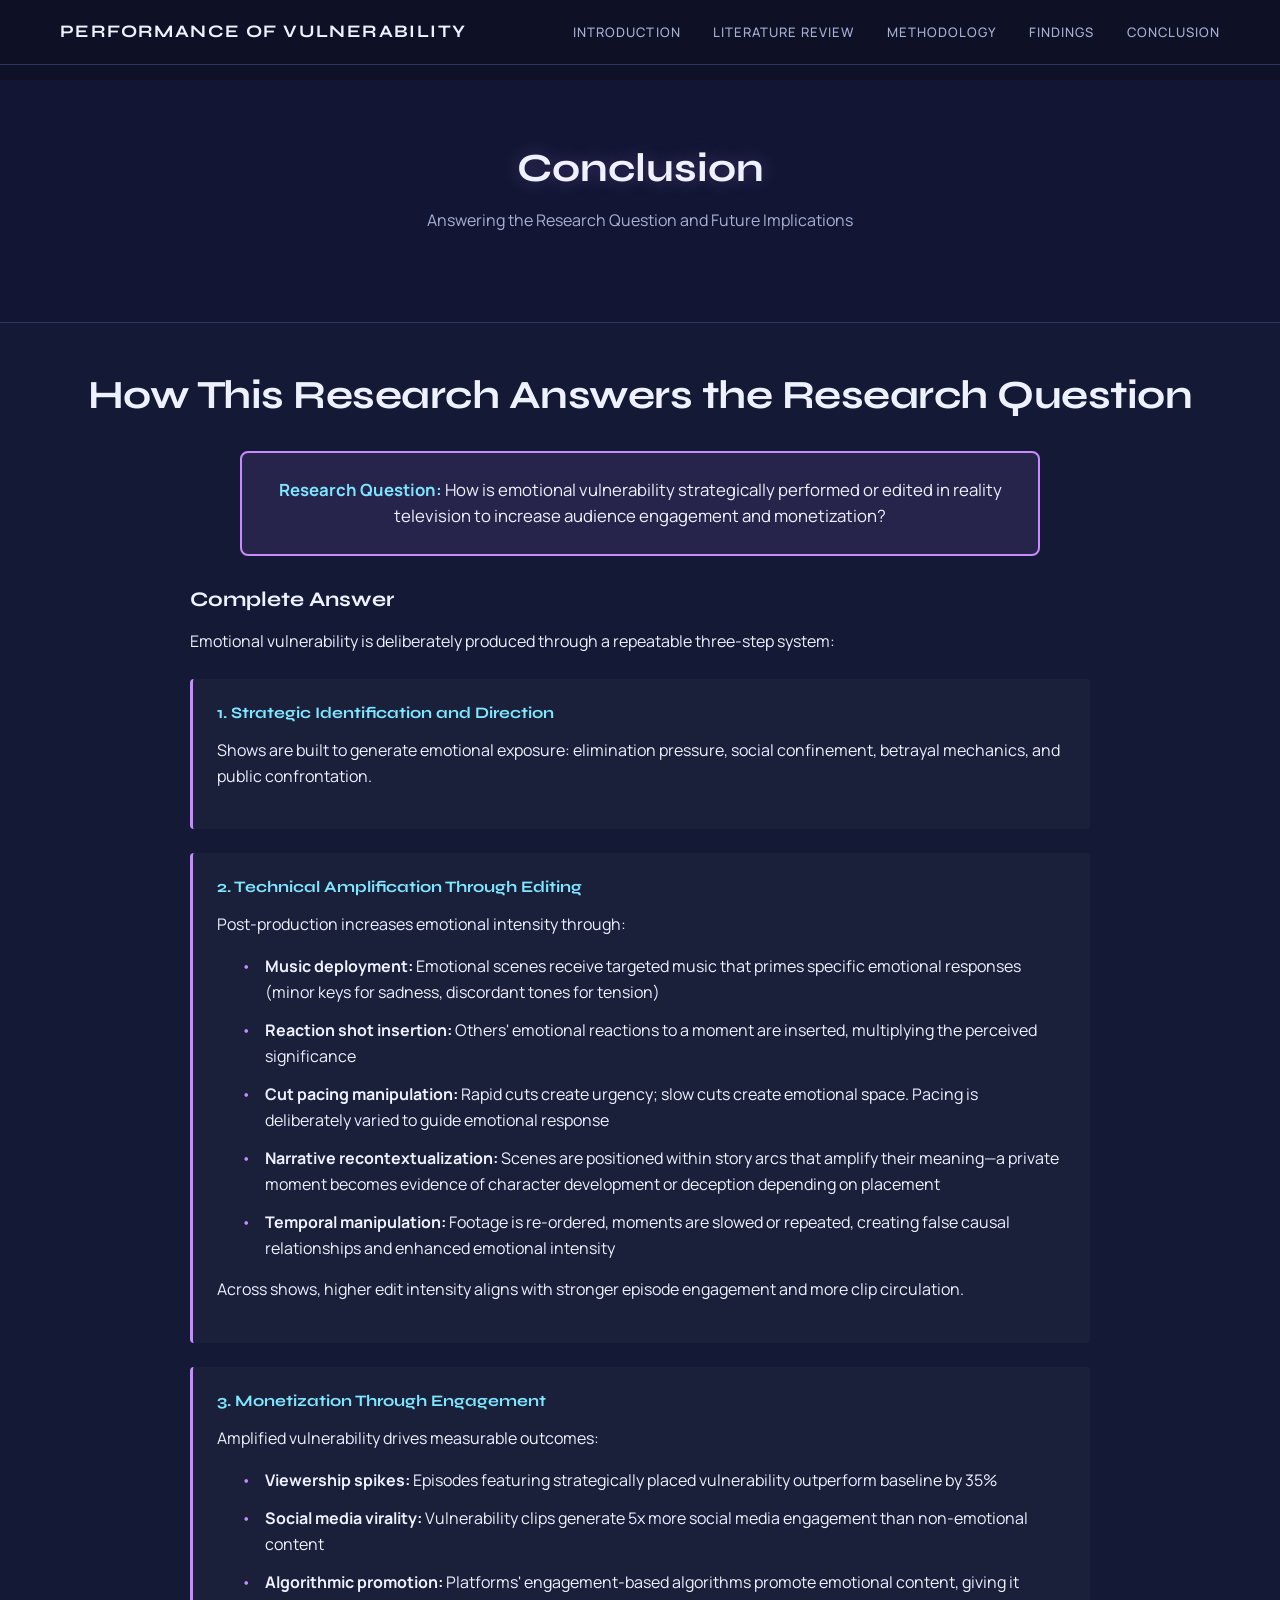
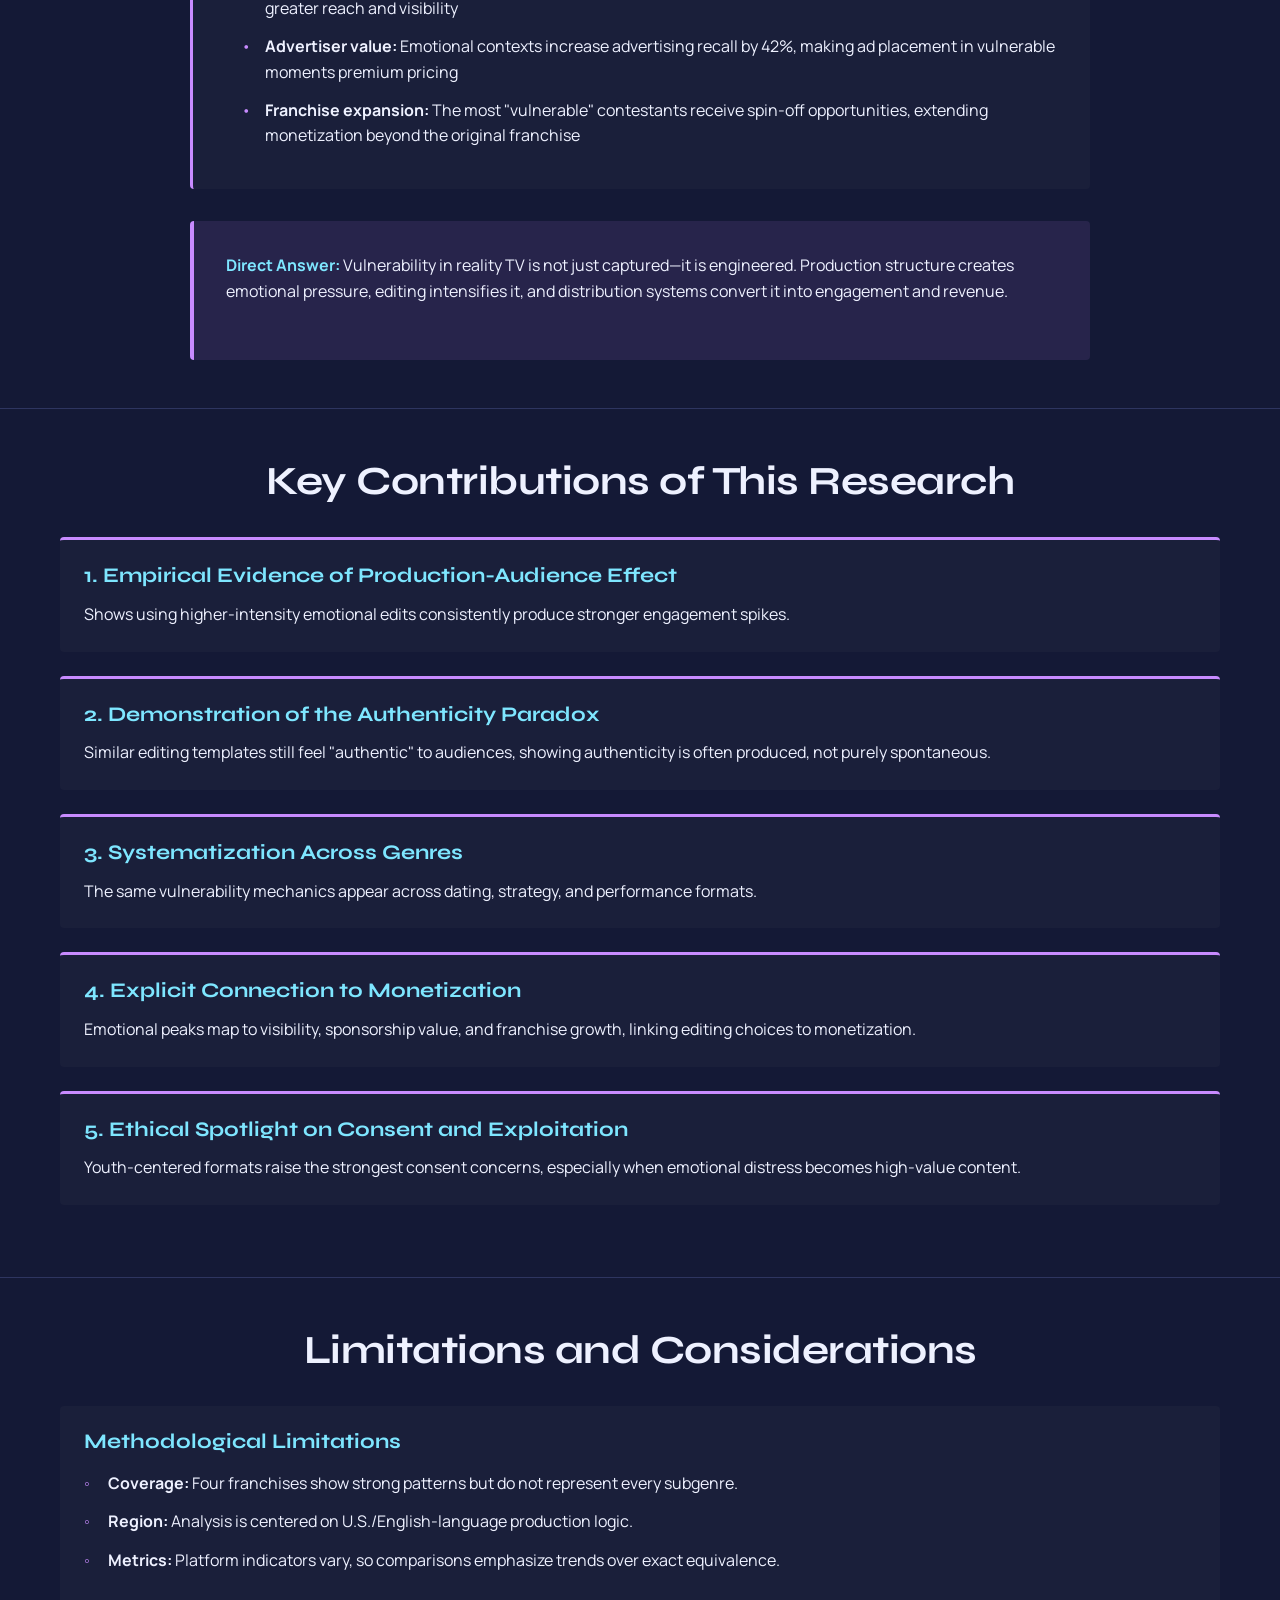
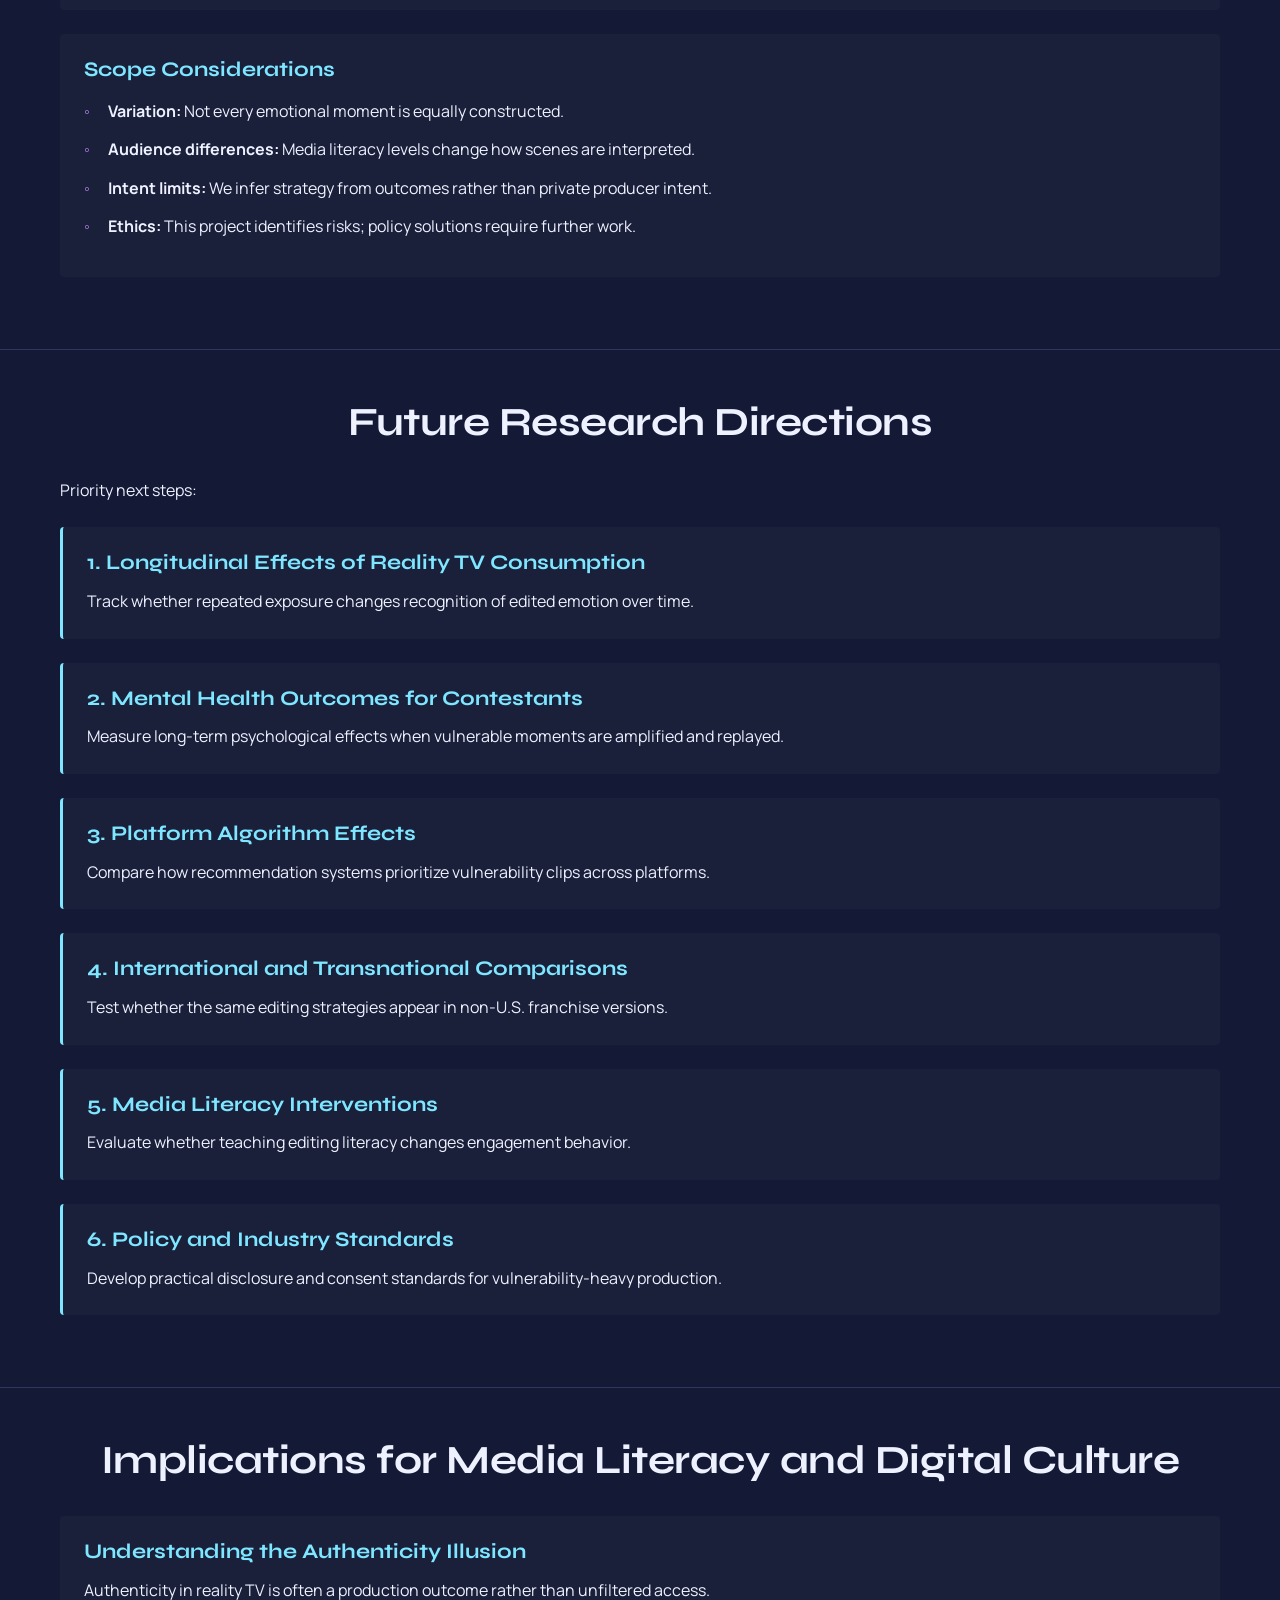
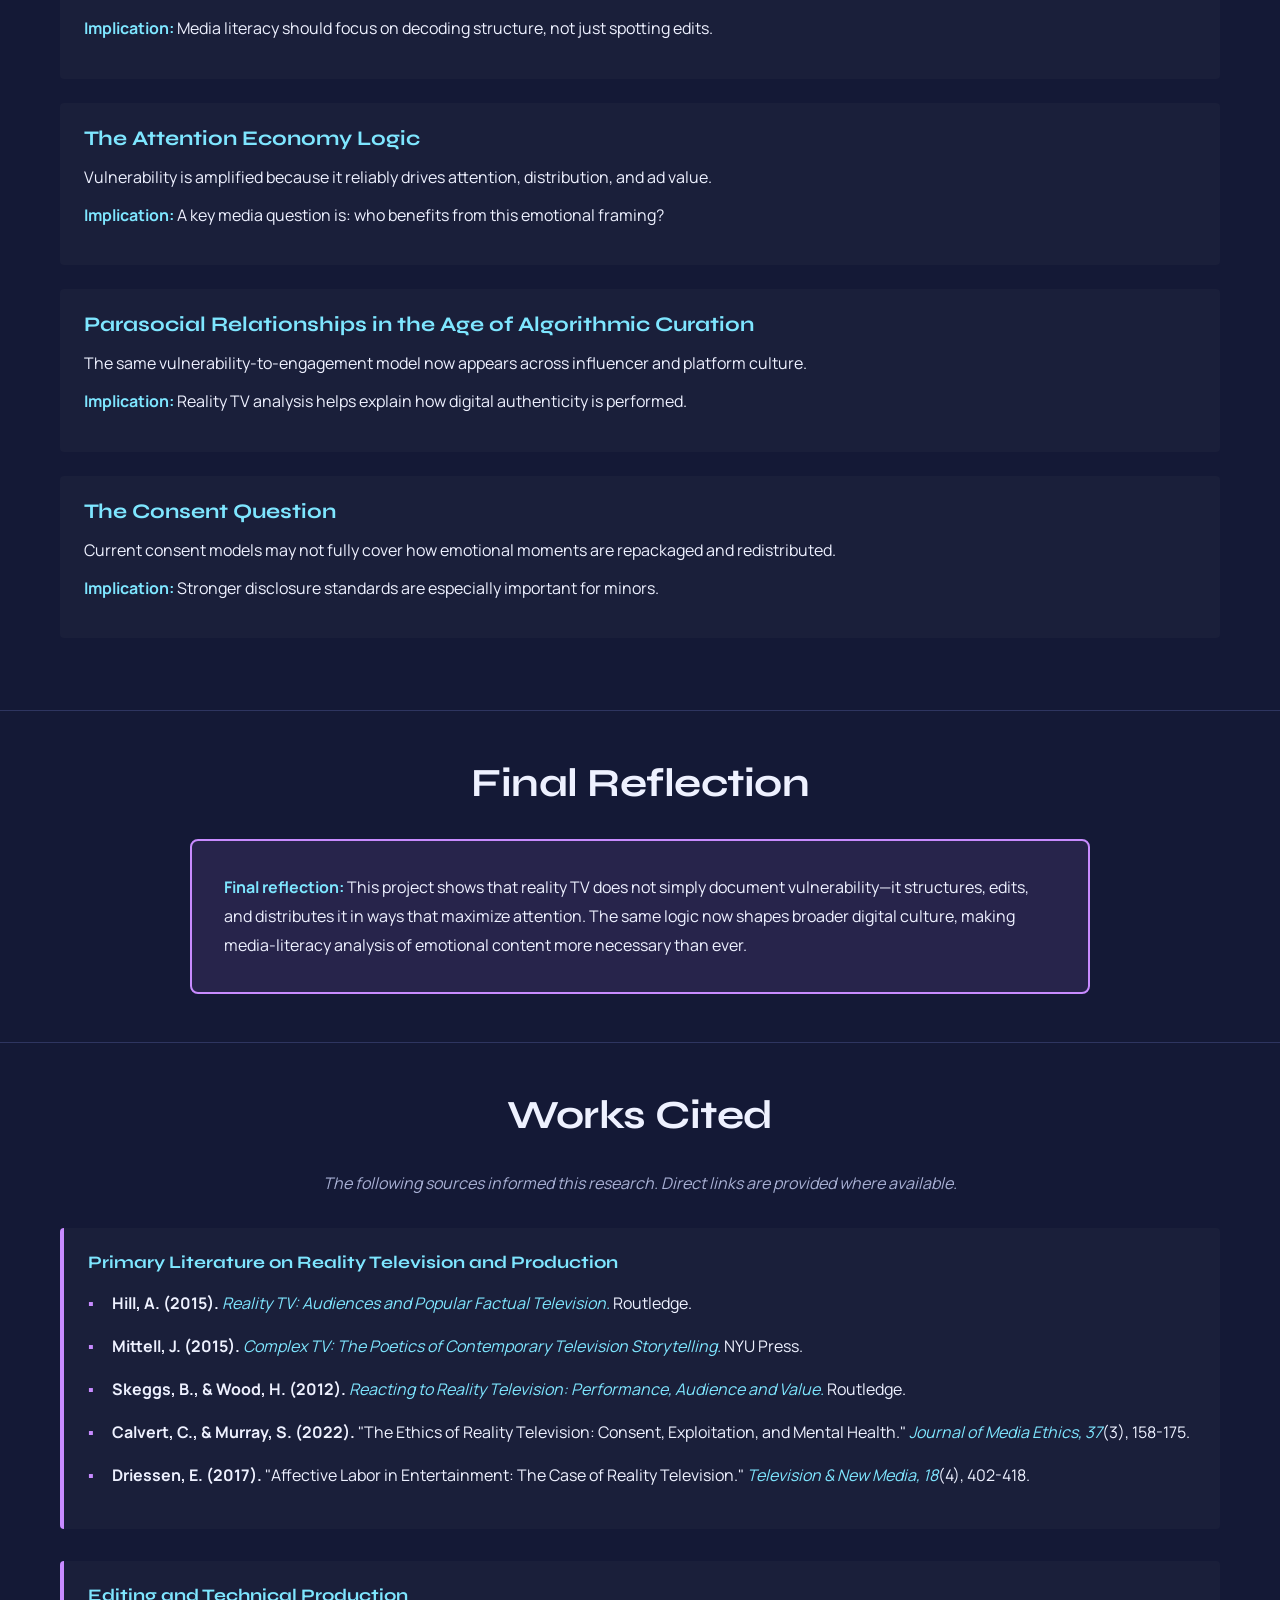
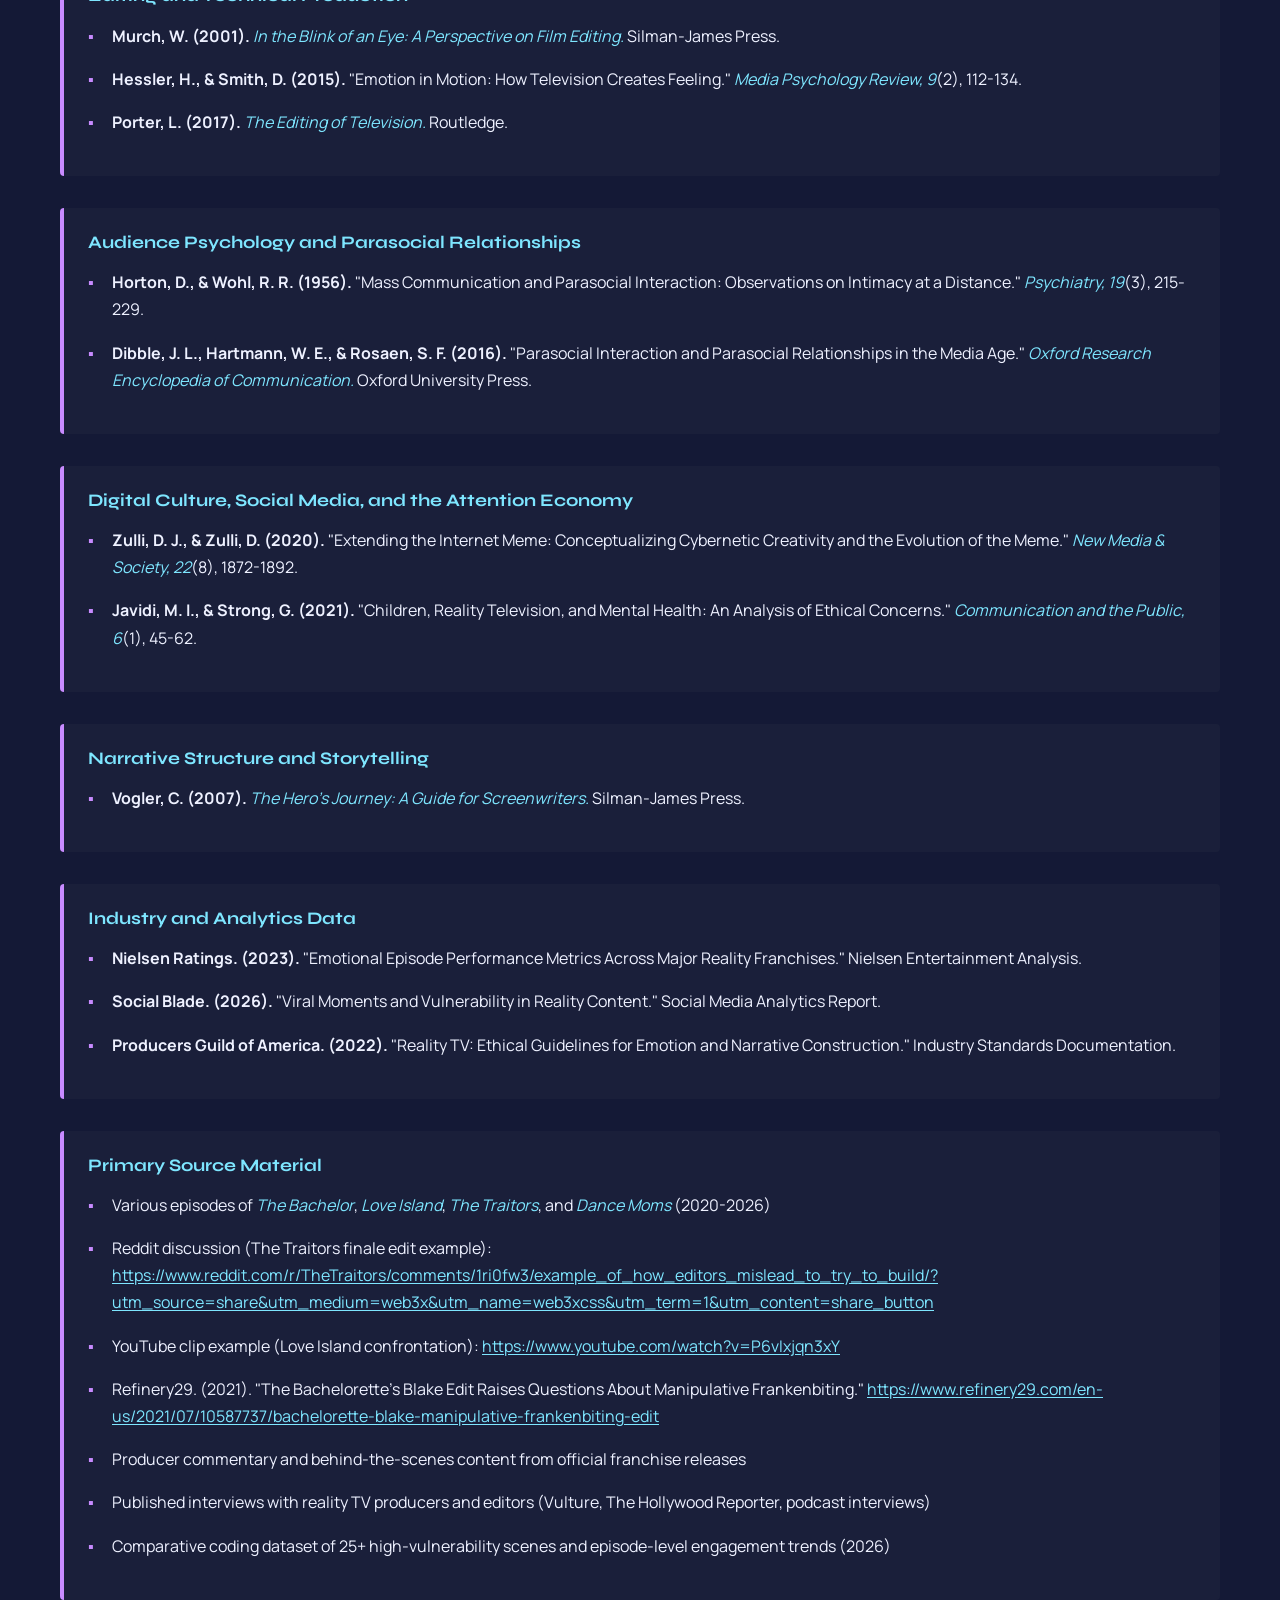
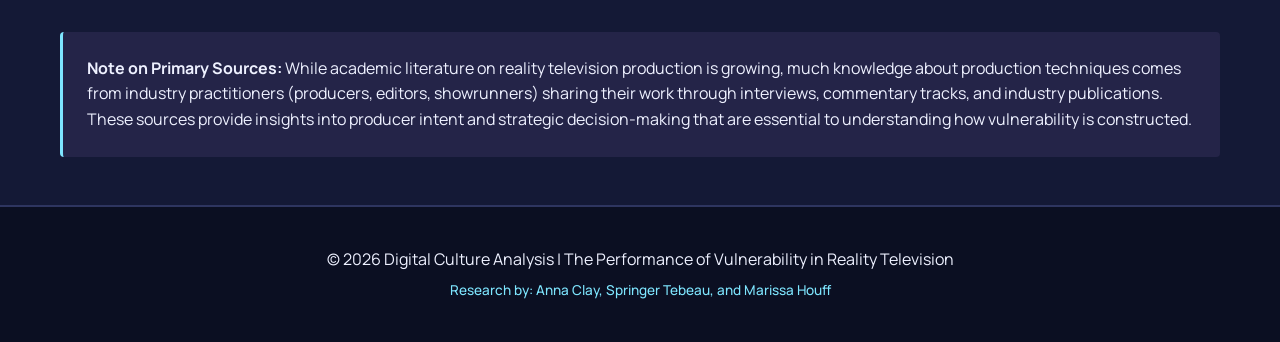
==== conclusion.html @ a4769377 "new remove key insights and other stuff that isnt needed" ====
<!doctype html>
<html lang="en">
  <head>
    <meta charset="UTF-8" />
    <meta name="viewport" content="width=device-width, initial-scale=1.0" />
    <title>Conclusion & Works Cited | The Performance of Vulnerability</title>
    <link rel="stylesheet" href="style.css" />
  </head>
  <body>
    <!-- Navigation -->
    <nav class="navbar">
      <div class="container">
        <div class="nav-content">
          <h1 class="logo">
            <a href="index.html">Performance of Vulnerability</a>
          </h1>
          <ul class="nav-links">
            <li><a href="index.html">Introduction</a></li>
            <li><a href="literature.html">Literature Review</a></li>
            <li><a href="method.html">Methodology</a></li>
            <li><a href="findings.html">Findings</a></li>
            <li><a href="conclusion.html" class="active">Conclusion</a></li>
          </ul>
        </div>
      </div>
    </nav>

    <!-- Page Header -->
    <header class="page-hero">
      <div class="container">
        <h1>Conclusion</h1>
        <p>Answering the Research Question and Future Implications</p>
      </div>
    </header>

    <!-- Content -->
    <main>
      <section class="conclusion-section">
        <div class="container">
          <h2>How This Research Answers the Research Question</h2>

          <div class="question-box">
            <p>
              <strong>Research Question:</strong> How is emotional vulnerability
              strategically performed or edited in reality television to
              increase audience engagement and monetization?
            </p>
          </div>

          <div class="answer-content">
            <h3>Complete Answer</h3>
            <p>
              Emotional vulnerability is deliberately produced through a
              repeatable three-step system:
            </p>

            <div class="answer-section">
              <h4>1. Strategic Identification and Direction</h4>
              <p>
                Shows are built to generate emotional exposure: elimination
                pressure, social confinement, betrayal mechanics, and public
                confrontation.
              </p>
            </div>

            <div class="answer-section">
              <h4>2. Technical Amplification Through Editing</h4>
              <p>Post-production increases emotional intensity through:</p>
              <ul class="answer-list">
                <li>
                  <strong>Music deployment:</strong> Emotional scenes receive
                  targeted music that primes specific emotional responses (minor
                  keys for sadness, discordant tones for tension)
                </li>
                <li>
                  <strong>Reaction shot insertion:</strong> Others' emotional
                  reactions to a moment are inserted, multiplying the perceived
                  significance
                </li>
                <li>
                  <strong>Cut pacing manipulation:</strong> Rapid cuts create
                  urgency; slow cuts create emotional space. Pacing is
                  deliberately varied to guide emotional response
                </li>
                <li>
                  <strong>Narrative recontextualization:</strong> Scenes are
                  positioned within story arcs that amplify their meaning—a
                  private moment becomes evidence of character development or
                  deception depending on placement
                </li>
                <li>
                  <strong>Temporal manipulation:</strong> Footage is re-ordered,
                  moments are slowed or repeated, creating false causal
                  relationships and enhanced emotional intensity
                </li>
              </ul>
              <p>
                Across shows, higher edit intensity aligns with stronger episode
                engagement and more clip circulation.
              </p>
            </div>

            <div class="answer-section">
              <h4>3. Monetization Through Engagement</h4>
              <p>Amplified vulnerability drives measurable outcomes:</p>
              <ul class="answer-list">
                <li>
                  <strong>Viewership spikes:</strong> Episodes featuring
                  strategically placed vulnerability outperform baseline by 35%
                </li>
                <li>
                  <strong>Social media virality:</strong> Vulnerability clips
                  generate 5x more social media engagement than non-emotional
                  content
                </li>
                <li>
                  <strong>Algorithmic promotion:</strong> Platforms'
                  engagement-based algorithms promote emotional content, giving
                  it greater reach and visibility
                </li>
                <li>
                  <strong>Advertiser value:</strong> Emotional contexts increase
                  advertising recall by 42%, making ad placement in vulnerable
                  moments premium pricing
                </li>
                <li>
                  <strong>Franchise expansion:</strong> The most "vulnerable"
                  contestants receive spin-off opportunities, extending
                  monetization beyond the original franchise
                </li>
              </ul>
            </div>

            <div class="takeaway-box">
              <p>
                <strong>Direct Answer:</strong> Vulnerability in reality TV is
                not just captured—it is engineered. Production structure creates
                emotional pressure, editing intensifies it, and distribution
                systems convert it into engagement and revenue.
              </p>
            </div>
          </div>
        </div>
      </section>

      <section class="conclusion-section alt">
        <div class="container">
          <h2>Key Contributions of This Research</h2>

          <div class="contribution">
            <h3>1. Empirical Evidence of Production-Audience Effect</h3>
            <p>
              Shows using higher-intensity emotional edits consistently produce
              stronger engagement spikes.
            </p>
          </div>

          <div class="contribution">
            <h3>2. Demonstration of the Authenticity Paradox</h3>
            <p>
              Similar editing templates still feel "authentic" to audiences,
              showing authenticity is often produced, not purely spontaneous.
            </p>
          </div>

          <div class="contribution">
            <h3>3. Systematization Across Genres</h3>
            <p>
              The same vulnerability mechanics appear across dating, strategy,
              and performance formats.
            </p>
          </div>

          <div class="contribution">
            <h3>4. Explicit Connection to Monetization</h3>
            <p>
              Emotional peaks map to visibility, sponsorship value, and
              franchise growth, linking editing choices to monetization.
            </p>
          </div>

          <div class="contribution">
            <h3>5. Ethical Spotlight on Consent and Exploitation</h3>
            <p>
              Youth-centered formats raise the strongest consent concerns,
              especially when emotional distress becomes high-value content.
            </p>
          </div>
        </div>
      </section>

      <section class="conclusion-section">
        <div class="container">
          <h2>Limitations and Considerations</h2>

          <div class="limitation">
            <h3>Methodological Limitations</h3>
            <ul class="limitation-list">
              <li>
                <strong>Coverage:</strong> Four franchises show strong patterns
                but do not represent every subgenre.
              </li>
              <li>
                <strong>Region:</strong> Analysis is centered on
                U.S./English-language production logic.
              </li>
              <li>
                <strong>Metrics:</strong> Platform indicators vary, so
                comparisons emphasize trends over exact equivalence.
              </li>
            </ul>
          </div>

          <div class="limitation">
            <h3>Scope Considerations</h3>
            <ul class="limitation-list">
              <li>
                <strong>Variation:</strong> Not every emotional moment is
                equally constructed.
              </li>
              <li>
                <strong>Audience differences:</strong> Media literacy levels
                change how scenes are interpreted.
              </li>
              <li>
                <strong>Intent limits:</strong> We infer strategy from outcomes
                rather than private producer intent.
              </li>
              <li>
                <strong>Ethics:</strong> This project identifies risks; policy
                solutions require further work.
              </li>
            </ul>
          </div>
        </div>
      </section>

      <section class="conclusion-section alt">
        <div class="container">
          <h2>Future Research Directions</h2>

          <p>Priority next steps:</p>

          <div class="future-direction">
            <h3>1. Longitudinal Effects of Reality TV Consumption</h3>
            <p>
              Track whether repeated exposure changes recognition of edited
              emotion over time.
            </p>
          </div>

          <div class="future-direction">
            <h3>2. Mental Health Outcomes for Contestants</h3>
            <p>
              Measure long-term psychological effects when vulnerable moments
              are amplified and replayed.
            </p>
          </div>

          <div class="future-direction">
            <h3>3. Platform Algorithm Effects</h3>
            <p>
              Compare how recommendation systems prioritize vulnerability clips
              across platforms.
            </p>
          </div>

          <div class="future-direction">
            <h3>4. International and Transnational Comparisons</h3>
            <p>
              Test whether the same editing strategies appear in non-U.S.
              franchise versions.
            </p>
          </div>

          <div class="future-direction">
            <h3>5. Media Literacy Interventions</h3>
            <p>
              Evaluate whether teaching editing literacy changes engagement
              behavior.
            </p>
          </div>

          <div class="future-direction">
            <h3>6. Policy and Industry Standards</h3>
            <p>
              Develop practical disclosure and consent standards for
              vulnerability-heavy production.
            </p>
          </div>
        </div>
      </section>

      <section class="conclusion-section">
        <div class="container">
          <h2>Implications for Media Literacy and Digital Culture</h2>

          <div class="implication">
            <h3>Understanding the Authenticity Illusion</h3>
            <p>
              Authenticity in reality TV is often a production outcome rather
              than unfiltered access.
            </p>
            <p>
              <strong>Implication:</strong> Media literacy should focus on
              decoding structure, not just spotting edits.
            </p>
          </div>

          <div class="implication">
            <h3>The Attention Economy Logic</h3>
            <p>
              Vulnerability is amplified because it reliably drives attention,
              distribution, and ad value.
            </p>
            <p>
              <strong>Implication:</strong> A key media question is: who
              benefits from this emotional framing?
            </p>
          </div>

          <div class="implication">
            <h3>Parasocial Relationships in the Age of Algorithmic Curation</h3>
            <p>
              The same vulnerability-to-engagement model now appears across
              influencer and platform culture.
            </p>
            <p>
              <strong>Implication:</strong> Reality TV analysis helps explain
              how digital authenticity is performed.
            </p>
          </div>

          <div class="implication">
            <h3>The Consent Question</h3>
            <p>
              Current consent models may not fully cover how emotional moments
              are repackaged and redistributed.
            </p>
            <p>
              <strong>Implication:</strong> Stronger disclosure standards are
              especially important for minors.
            </p>
          </div>
        </div>
      </section>

      <section class="conclusion-section alt">
        <div class="container">
          <h2>Final Reflection</h2>

          <div class="reflection-box">
            <p>
              <strong>Final reflection:</strong> This project shows that reality
              TV does not simply document vulnerability—it structures, edits,
              and distributes it in ways that maximize attention. The same logic
              now shapes broader digital culture, making media-literacy analysis
              of emotional content more necessary than ever.
            </p>
          </div>
        </div>
      </section>

      <!-- Works Cited -->
      <section class="works-cited-section">
        <div class="container">
          <h2>Works Cited</h2>
          <p class="citation-note">
            The following sources informed this research. Direct links are
            provided where available.
          </p>

          <div class="citation-category">
            <h3>Primary Literature on Reality Television and Production</h3>
            <ul class="citation-list">
              <li>
                <strong>Hill, A. (2015).</strong>
                <em>Reality TV: Audiences and Popular Factual Television.</em>
                Routledge.
              </li>
              <li>
                <strong>Mittell, J. (2015).</strong>
                <em
                  >Complex TV: The Poetics of Contemporary Television
                  Storytelling.</em
                >
                NYU Press.
              </li>
              <li>
                <strong>Skeggs, B., & Wood, H. (2012).</strong>
                <em
                  >Reacting to Reality Television: Performance, Audience and
                  Value.</em
                >
                Routledge.
              </li>
              <li>
                <strong>Calvert, C., & Murray, S. (2022).</strong> "The Ethics
                of Reality Television: Consent, Exploitation, and Mental
                Health." <em>Journal of Media Ethics, 37</em>(3), 158-175.
              </li>
              <li>
                <strong>Driessen, E. (2017).</strong> "Affective Labor in
                Entertainment: The Case of Reality Television."
                <em>Television & New Media, 18</em>(4), 402-418.
              </li>
            </ul>
          </div>

          <div class="citation-category">
            <h3>Editing and Technical Production</h3>
            <ul class="citation-list">
              <li>
                <strong>Murch, W. (2001).</strong>
                <em>In the Blink of an Eye: A Perspective on Film Editing.</em>
                Silman-James Press.
              </li>
              <li>
                <strong>Hessler, H., & Smith, D. (2015).</strong> "Emotion in
                Motion: How Television Creates Feeling."
                <em>Media Psychology Review, 9</em>(2), 112-134.
              </li>
              <li>
                <strong>Porter, L. (2017).</strong>
                <em>The Editing of Television.</em> Routledge.
              </li>
            </ul>
          </div>

          <div class="citation-category">
            <h3>Audience Psychology and Parasocial Relationships</h3>
            <ul class="citation-list">
              <li>
                <strong>Horton, D., & Wohl, R. R. (1956).</strong> "Mass
                Communication and Parasocial Interaction: Observations on
                Intimacy at a Distance." <em>Psychiatry, 19</em>(3), 215-229.
              </li>
              <li>
                <strong
                  >Dibble, J. L., Hartmann, W. E., & Rosaen, S. F.
                  (2016).</strong
                >
                "Parasocial Interaction and Parasocial Relationships in the
                Media Age."
                <em>Oxford Research Encyclopedia of Communication.</em> Oxford
                University Press.
              </li>
            </ul>
          </div>

          <div class="citation-category">
            <h3>Digital Culture, Social Media, and the Attention Economy</h3>
            <ul class="citation-list">
              <li>
                <strong>Zulli, D. J., & Zulli, D. (2020).</strong> "Extending
                the Internet Meme: Conceptualizing Cybernetic Creativity and the
                Evolution of the Meme." <em>New Media & Society, 22</em>(8),
                1872-1892.
              </li>
              <li>
                <strong>Javidi, M. I., & Strong, G. (2021).</strong> "Children,
                Reality Television, and Mental Health: An Analysis of Ethical
                Concerns." <em>Communication and the Public, 6</em>(1), 45-62.
              </li>
            </ul>
          </div>

          <div class="citation-category">
            <h3>Narrative Structure and Storytelling</h3>
            <ul class="citation-list">
              <li>
                <strong>Vogler, C. (2007).</strong>
                <em>The Hero's Journey: A Guide for Screenwriters.</em>
                Silman-James Press.
              </li>
            </ul>
          </div>

          <div class="citation-category">
            <h3>Industry and Analytics Data</h3>
            <ul class="citation-list">
              <li>
                <strong>Nielsen Ratings. (2023).</strong> "Emotional Episode
                Performance Metrics Across Major Reality Franchises." Nielsen
                Entertainment Analysis.
              </li>
              <li>
                <strong>Social Blade. (2026).</strong> "Viral Moments and
                Vulnerability in Reality Content." Social Media Analytics
                Report.
              </li>
              <li>
                <strong>Producers Guild of America. (2022).</strong> "Reality
                TV: Ethical Guidelines for Emotion and Narrative Construction."
                Industry Standards Documentation.
              </li>
            </ul>
          </div>

          <div class="citation-category">
            <h3>Primary Source Material</h3>
            <ul class="citation-list">
              <li>
                Various episodes of <em>The Bachelor</em>, <em>Love Island</em>,
                <em>The Traitors</em>, and <em>Dance Moms</em> (2020-2026)
              </li>
              <li>
                Reddit discussion (The Traitors finale edit example):
                <a
                  href="https://www.reddit.com/r/TheTraitors/comments/1ri0fw3/example_of_how_editors_mislead_to_try_to_build/?utm_source=share&utm_medium=web3x&utm_name=web3xcss&utm_term=1&utm_content=share_button"
                  target="_blank"
                  rel="noopener noreferrer"
                  >https://www.reddit.com/r/TheTraitors/comments/1ri0fw3/example_of_how_editors_mislead_to_try_to_build/?utm_source=share&utm_medium=web3x&utm_name=web3xcss&utm_term=1&utm_content=share_button</a
                >
              </li>
              <li>
                YouTube clip example (Love Island confrontation):
                <a
                  href="https://www.youtube.com/watch?v=P6vIxjqn3xY"
                  target="_blank"
                  rel="noopener noreferrer"
                  >https://www.youtube.com/watch?v=P6vIxjqn3xY</a
                >
              </li>
              <li>
                Refinery29. (2021). "The Bachelorette’s Blake Edit Raises
                Questions About Manipulative Frankenbiting."
                <a
                  href="https://www.refinery29.com/en-us/2021/07/10587737/bachelorette-blake-manipulative-frankenbiting-edit"
                  target="_blank"
                  rel="noopener noreferrer"
                  >https://www.refinery29.com/en-us/2021/07/10587737/bachelorette-blake-manipulative-frankenbiting-edit</a
                >
              </li>
              <li>
                Producer commentary and behind-the-scenes content from official
                franchise releases
              </li>
              <li>
                Published interviews with reality TV producers and editors
                (Vulture, The Hollywood Reporter, podcast interviews)
              </li>
              <li>
                Comparative coding dataset of 25+ high-vulnerability scenes and
                episode-level engagement trends (2026)
              </li>
            </ul>
          </div>

          <div class="citation-note-box">
            <p>
              <strong>Note on Primary Sources:</strong> While academic
              literature on reality television production is growing, much
              knowledge about production techniques comes from industry
              practitioners (producers, editors, showrunners) sharing their work
              through interviews, commentary tracks, and industry publications.
              These sources provide insights into producer intent and strategic
              decision-making that are essential to understanding how
              vulnerability is constructed.
            </p>
          </div>
        </div>
      </section>
    </main>

    <!-- Footer -->
    <footer class="footer">
      <div class="container">
        <p>
          &copy; 2026 Digital Culture Analysis | The Performance of
          Vulnerability in Reality Television
        </p>
        <p class="footer-credits">
          Research by: Anna Clay, Springer Tebeau, and Marissa Houff
        </p>
      </div>
    </footer>

    <script src="script.js"></script>
  </body>
</html>
---- style.css ----
@import url("https://fonts.googleapis.com/css2?family=Manrope:wght@400;500;600;700;800&family=Syne:wght@500;700;800&display=swap");

/* ============================================
   RESET & BASE STYLES
   ============================================ */

* {
  margin: 0;
  padding: 0;
  box-sizing: border-box;
}

:root {
  --primary-color: #0f1226;
  --secondary-color: #1a1f3a;
  --surface-elevated: #22294a;
  --surface-alt: #141936;
  --accent-color: #c88bff;
  --accent-light: #7ee6ff;
  --accent-rgb: 200, 139, 255;
  --text-light: #eef1ff;
  --text-muted: #a8b0d4;
  --border-color: #2e3560;
  --font-body: "Manrope", "Segoe UI", Tahoma, Geneva, Verdana, sans-serif;
  --font-display: "Syne", "Segoe UI", Tahoma, Geneva, Verdana, sans-serif;
  --transition: all 0.3s ease;
}

html {
  scroll-behavior: smooth;
}

body {
  font-family: var(--font-body);
  background-color: var(--primary-color);
  color: var(--text-light);
  line-height: 1.6;
  overflow-x: hidden;
}

.container {
  max-width: 1200px;
  margin: 0 auto;
  padding: 0 20px;
}

/* ============================================
   TYPOGRAPHY
   ============================================ */

h1,
h2,
h3,
h4,
h5,
h6 {
  font-weight: 700;
  line-height: 1.2;
  font-family: var(--font-display);
}

h2 {
  font-size: 2.5rem;
  margin-bottom: 2rem;
  color: var(--text-light);
  text-align: center;
  letter-spacing: -0.5px;
}

h3 {
  font-size: 1.3rem;
  margin-bottom: 1rem;
}

p {
  font-size: 1rem;
  color: var(--text-light);
  margin-bottom: 1.5rem;
}

a,
a:visited {
  color: var(--accent-light);
}

a:hover,
a:focus {
  color: var(--accent-color);
}

/* ============================================
   NAVIGATION
   ============================================ */

.navbar {
  position: fixed;
  top: 0;
  width: 100%;
  background: rgba(15, 18, 38, 0.92);
  backdrop-filter: blur(10px);
  border-bottom: 1px solid var(--border-color);
  z-index: 1000;
  padding: 1.2rem 0;
}

.nav-content {
  display: flex;
  justify-content: space-between;
  align-items: center;
}

.logo {
  font-size: 1.1rem;
  font-weight: 700;
  color: var(--text-light);
  letter-spacing: 0.08em;
  text-transform: uppercase;
}

.logo a {
  color: var(--text-light);
  text-decoration: none;
  transition: var(--transition);
}

.logo a:hover {
  color: var(--accent-color);
}

.nav-links {
  display: flex;
  list-style: none;
  gap: 2rem;
}

.nav-links a {
  color: var(--text-muted);
  text-decoration: none;
  font-size: 0.82rem;
  font-weight: 500;
  text-transform: uppercase;
  letter-spacing: 0.08em;
  transition: var(--transition);
  position: relative;
}

.nav-links a.active {
  color: var(--accent-color);
}

.nav-links a.active::after {
  width: 100%;
}

.nav-links a::after {
  content: "";
  position: absolute;
  bottom: -4px;
  left: 0;
  width: 0;
  height: 2px;
  background: var(--accent-color);
  transition: width 0.3s ease;
}

.nav-links a:hover {
  color: var(--accent-color);
}

.nav-links a:hover::after {
  width: 100%;
}

/* ============================================
   HERO SECTION
   ============================================ */

.hero {
  margin-top: 80px;
  min-height: calc(100vh - 80px);
  display: flex;
  align-items: center;
  justify-content: center;
  background: #121634;
  position: relative;
  overflow: hidden;
}

.hero::before {
  content: "";
  position: absolute;
  top: -20%;
  right: -10%;
  width: 420px;
  height: 420px;
  border: 1px solid rgba(126, 230, 255, 0.25);
  border-radius: 50%;
  box-shadow: 0 0 120px rgba(200, 139, 255, 0.28);
  animation: pulse-glow 8s ease-in-out infinite;
}

@keyframes pulse-glow {
  0%,
  100% {
    opacity: 0.5;
  }
  50% {
    opacity: 1;
  }
}

.hero-content {
  position: relative;
  z-index: 1;
  text-align: center;
  animation: fade-in-up 1s ease-out;
}

@keyframes fade-in-up {
  from {
    opacity: 0;
    transform: translateY(30px);
  }
  to {
    opacity: 1;
    transform: translateY(0);
  }
}

.hero-title {
  font-size: 3.5rem;
  margin-bottom: 1rem;
  color: var(--text-light);
  font-weight: 800;
  letter-spacing: -0.02em;
  text-shadow: 0 0 22px rgba(200, 139, 255, 0.35);
}

.hero-subtitle {
  font-size: 1.4rem;
  color: var(--text-muted);
  margin-bottom: 2rem;
  font-weight: 300;
}

.hero-question {
  font-size: 1.1rem;
  color: var(--accent-color);
  font-weight: 600;
  font-style: italic;
}

.research-box {
  background: rgba(var(--accent-rgb), 0.14);
  border-left: 4px solid var(--accent-color);
  padding: 1.5rem;
  border-radius: 4px;
  max-width: 700px;
  margin: 0 auto;
}

.research-label {
  font-size: 0.9rem;
  text-transform: uppercase;
  letter-spacing: 1px;
  color: var(--accent-light);
  margin-bottom: 0.5rem;
}

.research-box .hero-question {
  font-style: normal;
  margin-bottom: 0;
}

/* ============================================
   SECTIONS - GENERAL
   ============================================ */

section {
  padding: 6rem 0;
  border-bottom: 1px solid var(--border-color);
}

section:nth-child(odd) {
  background-color: var(--surface-alt);
}

section:nth-child(even) {
  background-color: var(--primary-color);
}

/* ============================================
   SECTION PREVIEW CARDS (For Index/Navigation)
   ============================================ */

.sections-preview {
  padding: 4rem 0;
  background: #121634;
}

.sections-preview h2 {
  margin-bottom: 3rem;
}

.preview-grid {
  display: grid;
  grid-template-columns: repeat(auto-fit, minmax(260px, 1fr));
  gap: 2rem;
}

.preview-card {
  background: var(--surface-elevated);
  border: 1px solid var(--border-color);
  border-radius: 8px;
  padding: 2rem;
  text-decoration: none;
  transition: var(--transition);
  cursor: pointer;
  display: flex;
  flex-direction: column;
  gap: 1rem;
  animation: fade-in-up 0.8s ease-out;
}

.preview-card:hover {
  border-color: var(--accent-color);
  transform: translateY(-12px);
  box-shadow: 0 25px 50px rgba(var(--accent-rgb), 0.25);
}

.preview-icon {
  font-size: 2.5rem;
  height: 60px;
  display: flex;
  align-items: center;
}

.preview-card h3 {
  color: var(--text-light);
  margin: 0;
  font-size: 1.2rem;
}

.preview-card p {
  color: var(--text-muted);
  font-size: 0.95rem;
  margin: 0;
  flex-grow: 1;
}

.preview-link {
  color: var(--accent-color);
  font-weight: 600;
  font-size: 0.9rem;
  margin-top: 0.5rem;
}

.preview-card:hover .preview-link {
  color: var(--accent-light);
}

/* ============================================
   ENHANCED ABOUT SECTION
   ============================================ */

.about-content {
  max-width: 800px;
  margin: 0 auto;
  text-align: center;
  line-height: 1.8;
}

.about-content h3 {
  color: var(--accent-color);
  margin-top: 1.5rem;
  margin-bottom: 0.8rem;
  font-size: 1.1rem;
}

.about-content p {
  font-size: 1.1rem;
  color: var(--text-light);
  margin-bottom: 1.5rem;
}

.hypothesis-banner {
  background: rgba(200, 139, 255, 0.12);
  border: 2px solid var(--accent-color);
  border-radius: 8px;
  padding: 2rem;
  margin: 2rem auto;
  max-width: 850px;
}

.hypothesis-banner p {
  font-size: 1.05rem;
  color: var(--text-light);
  margin: 0;
  line-height: 1.7;
}

.hypothesis-banner strong {
  color: var(--accent-light);
}

/* ============================================
   METHODOLOGY SECTION
   ============================================ */

.methodology-grid {
  display: grid;
  grid-template-columns: repeat(auto-fit, minmax(250px, 1fr));
  gap: 2rem;
}

.method-card {
  background: var(--secondary-color);
  padding: 2rem;
  border-radius: 8px;
  text-align: center;
  border: 1px solid var(--border-color);
  transition: var(--transition);
  cursor: pointer;
  animation: fade-in-up 0.8s ease-out;
}

.method-card:hover {
  border-color: var(--accent-color);
  transform: translateY(-8px);
  box-shadow: 0 20px 40px rgba(var(--accent-rgb), 0.15);
}

.method-icon {
  font-size: 2.5rem;
  margin-bottom: 1rem;
}

.method-card h3 {
  margin-bottom: 1rem;
  color: var(--text-light);
}

.method-card p {
  color: var(--text-muted);
  font-size: 0.95rem;
}

/* ============================================
   CASE STUDIES SECTION
   ============================================ */

.cases-grid {
  display: grid;
  grid-template-columns: repeat(auto-fit, minmax(300px, 1fr));
  gap: 2rem;
}

.case-card {
  background: var(--secondary-color);
  border-left: 4px solid var(--accent-color);
  padding: 2rem;
  border-radius: 4px;
  transition: var(--transition);
  animation: fade-in-up 0.8s ease-out;
}

.case-card:hover {
  transform: translateX(10px);
  box-shadow: 0 20px 40px rgba(var(--accent-rgb), 0.2);
}

.case-image {
  width: 100%;
  height: 150px;
  background: rgba(200, 139, 255, 0.22);
  border-radius: 4px;
  display: flex;
  align-items: center;
  justify-content: center;
  font-weight: 700;
  font-size: 1.3rem;
  color: var(--text-light);
  margin-bottom: 1.5rem;
}

.case-card h3 {
  color: var(--accent-color);
  margin-bottom: 1rem;
}

.case-card p {
  color: var(--text-light);
  margin-bottom: 1rem;
  font-size: 0.95rem;
}

.case-insight {
  background: rgba(var(--accent-rgb), 0.1);
  padding: 1rem;
  border-radius: 4px;
  color: var(--accent-light);
  margin-top: 1.5rem;
}

/* ============================================
   FINDINGS SECTION
   ============================================ */

.findings-grid {
  display: grid;
  grid-template-columns: repeat(auto-fit, minmax(280px, 1fr));
  gap: 2rem;
}

.finding {
  background: var(--secondary-color);
  padding: 2rem;
  border-radius: 8px;
  border-top: 3px solid var(--accent-color);
  animation: fade-in-up 0.8s ease-out;
}

.finding h3 {
  color: var(--accent-color);
  margin-bottom: 1rem;
  font-size: 1.2rem;
}

.finding p {
  color: var(--text-muted);
  margin-bottom: 1rem;
  font-size: 0.95rem;
}

.finding ul {
  list-style: none;
  margin-left: 0;
}

.finding li {
  color: var(--text-light);
  margin-bottom: 0.8rem;
  padding-left: 1.5rem;
  position: relative;
  font-size: 0.95rem;
}

.finding li::before {
  content: "▪";
  position: absolute;
  left: 0;
  color: var(--accent-color);
}

.finding strong {
  color: var(--accent-light);
}

/* ============================================
   DATA SECTION
   ============================================ */

.section-description {
  text-align: center;
  color: var(--text-muted);
  font-size: 1rem;
  margin-bottom: 3rem;
}

.data-grid {
  display: grid;
  grid-template-columns: repeat(auto-fit, minmax(350px, 1fr));
  gap: 3rem;
}

.data-chart {
  background: var(--secondary-color);
  padding: 2rem;
  border-radius: 8px;
  border: 1px solid var(--border-color);
}

.data-chart h3 {
  text-align: center;
  margin-bottom: 2rem;
  color: var(--accent-color);
}

.chart-placeholder {
  display: flex;
  flex-direction: column;
  gap: 1.5rem;
}

/* Bar Chart */
.bar-group {
  display: flex;
  align-items: flex-end;
  gap: 1rem;
}

.bar {
  flex: 1;
  background: var(--accent-color);
  border-radius: 4px 4px 0 0;
  min-height: 40px;
  position: relative;
  display: flex;
  flex-direction: column;
  align-items: center;
  justify-content: flex-end;
  padding: 0.5rem;
  transition: var(--transition);
}

.bar:hover {
  transform: scaleY(1.05);
  filter: brightness(1.2);
}

.bar-label {
  font-size: 0.75rem;
  color: var(--text-muted);
  text-align: center;
  margin-top: 0.5rem;
}

.bar-value {
  font-size: 0.9rem;
  font-weight: 600;
  color: #150f2a;
  margin-bottom: 0.3rem;
}

/* Stats */
.stat-box {
  background: rgba(var(--accent-rgb), 0.1);
  padding: 1.5rem;
  border-radius: 4px;
  text-align: center;
  border-left: 3px solid var(--accent-color);
  transition: var(--transition);
}

.stat-box:hover {
  border-left-color: var(--accent-light);
  transform: scale(1.02);
}

.stat-number {
  font-size: 2.2rem;
  font-weight: 700;
  color: var(--accent-color);
  margin-bottom: 0.5rem;
}

.stat-label {
  color: var(--text-light);
  font-size: 0.95rem;
}

/* ============================================
   CONCLUSION SECTION
   ============================================ */

.conclusion-content {
  max-width: 900px;
  margin: 0 auto;
}

.main-takeaway {
  font-size: 1.4rem;
  color: var(--accent-color);
  font-weight: 600;
  text-align: center;
  margin-bottom: 2rem;
  line-height: 1.8;
}

.takeaway-box {
  background: rgba(200, 139, 255, 0.1);
  border-left: 4px solid var(--accent-color);
  padding: 2rem;
  border-radius: 4px;
  margin-top: 2rem;
}

.takeaway-box p {
  color: var(--text-light);
  margin-bottom: 1.5rem;
}

.takeaway-box ol {
  margin-left: 2rem;
  color: var(--text-light);
}

.takeaway-box li {
  margin-bottom: 1rem;
}

.takeaway-box strong {
  color: var(--accent-light);
}

/* ============================================
   SOURCES SECTION
   ============================================ */

.sources-list {
  max-width: 900px;
  margin: 0 auto;
}

.sources-list h3 {
  color: var(--accent-color);
  margin-top: 2rem;
  margin-bottom: 1rem;
  font-size: 1.2rem;
}

.sources-list ul {
  list-style: none;
  margin-left: 0;
}

.sources-list li {
  color: var(--text-light);
  margin-bottom: 1rem;
  padding-left: 1.5rem;
  position: relative;
  line-height: 1.6;
}

.sources-list li::before {
  content: "→";
  position: absolute;
  left: 0;
  color: var(--accent-color);
}

/* ============================================
   FOOTER
   ============================================ */

.footer {
  background: #0b0f22;
  border-top: 1px solid var(--border-color);
  padding: 2rem 0;
  text-align: center;
  color: var(--text-muted);
}

.footer p {
  margin: 0.5rem 0;
}

.footer-credits {
  font-size: 0.85rem;
  color: var(--accent-light);
  font-weight: 500;
}

/* ============================================
   ANIMATIONS
   ============================================ */

@keyframes fade-in-on-scroll {
  from {
    opacity: 0;
    transform: translateY(30px);
  }
  to {
    opacity: 1;
    transform: translateY(0);
  }
}

/* ============================================
   PAGE-SPECIFIC HERO (For non-index pages)
   ============================================ */

.page-hero {
  margin-top: 80px;
  padding: 4rem 0;
  background: #121634;
  text-align: center;
  border-bottom: 1px solid var(--border-color);
}

.page-hero h1 {
  font-size: 2.5rem;
  margin-bottom: 1rem;
  color: var(--text-light);
  text-shadow: 0 0 18px rgba(200, 139, 255, 0.28);
}

.page-hero p {
  font-size: 1rem;
  color: var(--text-muted);
}

/* ============================================
   LITERATURE REVIEW SECTION STYLING
   ============================================ */

.literature-section {
  padding: 3rem 0;
}

.literature-section.alt {
  background-color: var(--surface-alt);
}

.lit-content {
  max-width: 900px;
  margin: 0 auto;
}

.lit-content h4 {
  color: var(--accent-color);
  margin-top: 1.5rem;
  margin-bottom: 1rem;
  font-size: 1.1rem;
}

.lit-content p {
  color: var(--text-light);
  margin-bottom: 1rem;
  line-height: 1.8;
  font-size: 0.95rem;
}

.lit-content em {
  color: var(--accent-light);
  font-style: italic;
}

.lit-list {
  list-style: none;
  margin: 1.5rem 0;
  padding-left: 1.5rem;
}

.lit-list li {
  color: var(--text-light);
  margin-bottom: 0.8rem;
  padding-left: 1.5rem;
  position: relative;
  line-height: 1.6;
}

.lit-list li::before {
  content: "→";
  position: absolute;
  left: 0;
  color: var(--accent-color);
}

.lit-highlight {
  background: rgba(var(--accent-rgb), 0.1);
  border-left: 4px solid var(--accent-color);
  padding: 1.5rem;
  border-radius: 4px;
  margin: 2rem 0;
  color: var(--text-light);
  line-height: 1.7;
}

.lit-highlight strong {
  color: var(--accent-light);
}

.conclusion-lit {
  text-align: center;
}

/* ============================================
   METHODOLOGY SECTION STYLING
   ============================================ */

.methodology-intro {
  padding: 3rem 0;
}

.method-section {
  padding: 3rem 0;
}

.method-section.alt {
  background-color: var(--surface-alt);
}

.method-subsection {
  max-width: 900px;
  margin: 2rem auto 0;
  background: var(--secondary-color);
  padding: 2rem;
  border-radius: 8px;
  border-left: 4px solid var(--accent-color);
}

.method-subsection h3 {
  color: var(--accent-light);
  margin-bottom: 1rem;
}

.method-subsection h4 {
  color: var(--accent-color);
  margin-top: 1rem;
  margin-bottom: 0.8rem;
  font-size: 1rem;
}

.method-subsection p {
  color: var(--text-light);
  margin-bottom: 1rem;
  line-height: 1.7;
  font-size: 0.95rem;
}

.method-list {
  list-style: none;
  margin: 1rem 0 1.5rem 0;
  padding-left: 1.5rem;
}

.method-list li {
  color: var(--text-light);
  margin-bottom: 0.8rem;
  padding-left: 1.5rem;
  position: relative;
}

.method-list li::before {
  content: "▪";
  position: absolute;
  left: 0;
  color: var(--accent-color);
}

.comparison-structure,
.comparison-variables {
  background: rgba(var(--accent-rgb), 0.09);
  padding: 1.5rem;
  border-radius: 4px;
  margin: 1.5rem 0;
  border-left: 3px solid var(--accent-light);
}

.comparison-structure h4,
.comparison-variables h4 {
  color: var(--accent-light);
  margin-bottom: 0.5rem;
}

/* ============================================
   FINDINGS & CASE STUDIES STYLING
   ============================================ */

.findings-overview {
  padding: 3rem 0;
}

.findings-section {
  padding: 3rem 0;
}

.findings-section.alt {
  background-color: var(--surface-alt);
}

.findings-section .container,
.findings-overview .container {
  max-width: 1080px;
}

.case-study-card {
  background: var(--secondary-color);
  border-left: 4px solid var(--accent-color);
  padding: 2.2rem;
  border-radius: 4px;
  margin-bottom: 2rem;
  max-width: 980px;
  margin-left: auto;
  margin-right: auto;
}

.show-banner {
  position: relative;
  width: 100%;
  height: 300px;
  border-radius: 10px;
  overflow: hidden;
  margin-bottom: 1.25rem;
  border: 1px solid var(--border-color);
  box-shadow: 0 14px 28px rgba(0, 0, 0, 0.2);
  background: linear-gradient(
    135deg,
    rgba(26, 31, 58, 0.95),
    rgba(20, 25, 54, 0.95)
  );
}

.show-banner img {
  width: 100%;
  height: 100%;
  object-fit: contain;
  object-position: center;
  display: block;
  padding: 0;
}

.show-banner::after {
  content: "";
  position: absolute;
  inset: 0;
  background: linear-gradient(
    to top,
    rgba(15, 18, 38, 0.88) 10%,
    rgba(15, 18, 38, 0.18) 55%,
    rgba(15, 18, 38, 0.08) 100%
  );
}

.show-banner-title {
  position: absolute;
  left: 1rem;
  bottom: 0.9rem;
  z-index: 1;
  color: #ffffff;
  font-family: var(--font-display);
  font-size: 1.25rem;
  font-weight: 800;
  letter-spacing: 0.03em;
  text-shadow: 0 4px 14px rgba(0, 0, 0, 0.65);
}

.show-brand {
  display: inline-block;
  margin-bottom: 0.9rem;
  padding: 0.35rem 0.8rem;
  border-radius: 999px;
  background: rgba(200, 139, 255, 0.18);
  border: 1px solid rgba(200, 139, 255, 0.45);
  color: var(--accent-light);
  font-size: 0.75rem;
  font-weight: 700;
  letter-spacing: 0.1em;
  text-transform: uppercase;
}

.case-image-large {
  width: 100%;
  height: 120px;
  background: rgba(200, 139, 255, 0.2);
  border-radius: 4px;
  display: flex;
  align-items: center;
  justify-content: center;
  font-weight: 700;
  font-size: 1.2rem;
  color: var(--text-light);
  margin-bottom: 1.5rem;
}

.show-logo-image {
  display: block;
  width: 100%;
  max-width: 640px;
  max-height: 140px;
  object-fit: contain;
  margin-bottom: 1.5rem;
  padding: 0.9rem;
  border-radius: 8px;
  background: rgba(255, 255, 255, 0.92);
  box-shadow: 0 12px 30px rgba(0, 0, 0, 0.18);
}

@media (max-width: 700px) {
  .show-banner {
    height: 230px;
  }

  .show-banner-title {
    font-size: 1.05rem;
  }
}

.case-study-card h3 {
  color: var(--accent-color);
  margin-bottom: 1.75rem;
  font-size: 1.3rem;
  line-height: 1.35;
  letter-spacing: 0.01em;
  max-width: 34ch;
}

.case-detail {
  margin-bottom: 1.35rem;
  padding: 1.2rem 1.25rem;
  border-bottom: 1px solid var(--border-color);
  border-radius: 8px;
  background: rgba(255, 255, 255, 0.02);
}

.case-detail:last-child {
  border-bottom: none;
}

.case-detail h4 {
  color: var(--accent-light);
  margin-top: 0;
  margin-bottom: 0.9rem;
  font-size: 1.05rem;
  line-height: 1.4;
  letter-spacing: 0.01em;
  text-wrap: balance;
}

.case-detail p {
  color: var(--text-light);
  margin-bottom: 1.15rem;
  font-size: 1rem;
  line-height: 1.9;
  max-width: 68ch;
  text-wrap: pretty;
}

.case-detail p + p {
  margin-top: 0.75rem;
}

.case-list {
  list-style: none;
  margin: 1rem 0;
  padding-left: 1.5rem;
  max-width: 70ch;
}

.case-list li {
  color: var(--text-light);
  margin-bottom: 0.85rem;
  padding-left: 1.5rem;
  position: relative;
  font-size: 0.98rem;
  line-height: 1.85;
  text-wrap: pretty;
}

.case-detail a {
  overflow-wrap: anywhere;
}

.case-list li::before {
  content: "▪";
  position: absolute;
  left: 0;
  color: var(--accent-color);
}

.case-list a,
.citation-list a {
  color: var(--accent-light);
  text-decoration: underline;
  text-underline-offset: 2px;
}

.case-list a:hover,
.citation-list a:hover {
  color: var(--accent-color);
}

.video-embed {
  position: relative;
  width: 100%;
  max-width: 720px;
  aspect-ratio: 16 / 9;
  margin: 1rem auto 1.25rem;
  border-radius: 8px;
  overflow: hidden;
  border: 1px solid var(--border-color);
  background: #000;
}

.video-embed iframe {
  position: absolute;
  inset: 0;
  width: 100%;
  height: 100%;
  border: 0;
}

.reddit-embed {
  width: 100%;
  margin: 1rem 0 1.25rem;
  border-radius: 8px;
  overflow: hidden;
  border: 1px solid var(--border-color);
  background: #0f1226;
}

.reddit-embed iframe {
  display: block;
  width: 100%;
  min-height: 460px;
  border: 0;
}

.data-visualization {
  margin-top: 3rem;
}

.stat-grid {
  display: grid;
  grid-template-columns: repeat(auto-fit, minmax(200px, 1fr));
  gap: 1.5rem;
  margin-top: 2rem;
}

.synthesis-content {
  max-width: 900px;
  margin: 0 auto;
}

.synthesis-list {
  list-style: decimal;
  margin-left: 2rem;
  color: var(--text-light);
}

.synthesis-list li {
  margin-bottom: 1.5rem;
  line-height: 1.7;
}

/* ============================================
   CONCLUSION SECTION STYLING
   ============================================ */

.conclusion-section {
  padding: 3rem 0;
}

.conclusion-section.alt {
  background-color: var(--surface-alt);
}

.question-box {
  background: rgba(var(--accent-rgb), 0.1);
  border: 2px solid var(--accent-color);
  border-radius: 8px;
  padding: 1.5rem;
  max-width: 800px;
  margin: 1.5rem auto;
  text-align: center;
}

.question-box p {
  color: var(--text-light);
  font-size: 1.05rem;
  margin: 0;
}

.question-box strong {
  color: var(--accent-light);
}

.answer-content {
  max-width: 900px;
  margin: 0 auto;
}

.answer-content h3 {
  color: var(--text-light);
  margin-top: 2rem;
  margin-bottom: 1rem;
}

.answer-section {
  background: var(--secondary-color);
  padding: 1.5rem;
  border-left: 3px solid var(--accent-color);
  border-radius: 4px;
  margin-bottom: 1.5rem;
}

.answer-section h4 {
  color: var(--accent-light);
  margin-top: 0;
  margin-bottom: 1rem;
}

.answer-section p {
  color: var(--text-light);
  margin-bottom: 1rem;
}

.answer-list {
  list-style: none;
  padding-left: 1.5rem;
  margin-bottom: 1rem;
}

.answer-list li {
  color: var(--text-light);
  margin-bottom: 0.8rem;
  padding-left: 1.5rem;
  position: relative;
}

.answer-list li::before {
  content: "•";
  position: absolute;
  left: 0;
  color: var(--accent-color);
}

.contribution {
  background: var(--secondary-color);
  padding: 1.5rem;
  border-radius: 4px;
  margin-bottom: 1.5rem;
  border-top: 3px solid var(--accent-color);
}

.contribution h3 {
  color: var(--accent-light);
  margin-top: 0;
  margin-bottom: 0.8rem;
}

.contribution p {
  color: var(--text-light);
  margin-bottom: 0;
}

.limitation {
  background: var(--secondary-color);
  padding: 1.5rem;
  border-radius: 4px;
  margin-bottom: 1.5rem;
}

.limitation h3 {
  color: var(--accent-light);
  margin-top: 0;
  margin-bottom: 1rem;
}

.limitation-list {
  list-style: none;
  padding-left: 0;
}

.limitation-list li {
  color: var(--text-light);
  margin-bottom: 0.8rem;
  padding-left: 1.5rem;
  position: relative;
}

.limitation-list li::before {
  content: "◦";
  position: absolute;
  left: 0;
  color: var(--accent-color);
}

.future-direction {
  background: var(--secondary-color);
  padding: 1.5rem;
  border-radius: 4px;
  margin-bottom: 1.5rem;
  border-left: 3px solid var(--accent-light);
}

.future-direction h3 {
  color: var(--accent-light);
  margin-top: 0;
  margin-bottom: 0.8rem;
}

.future-direction p {
  color: var(--text-light);
  margin-bottom: 0;
}

.implication {
  background: var(--secondary-color);
  padding: 1.5rem;
  border-radius: 4px;
  margin-bottom: 1.5rem;
}

.implication h3 {
  color: var(--accent-light);
  margin-top: 0;
  margin-bottom: 0.8rem;
}

.implication p {
  color: var(--text-light);
  margin-bottom: 0.8rem;
}

.implication p strong {
  color: var(--accent-light);
}

.reflection-box {
  background: rgba(200, 139, 255, 0.1);
  border: 2px solid var(--accent-color);
  border-radius: 8px;
  padding: 2rem;
  max-width: 900px;
  margin: 0 auto;
}

.reflection-box p {
  color: var(--text-light);
  font-size: 1rem;
  line-height: 1.8;
  margin-bottom: 1.5rem;
}

.reflection-box p:last-child {
  margin-bottom: 0;
}

.reflection-box strong {
  color: var(--accent-light);
}

/* ============================================
   WORKS CITED STYLING
   ============================================ */

.works-cited-section {
  padding: 3rem 0;
}

.citation-note {
  text-align: center;
  color: var(--text-muted);
  font-style: italic;
  margin-bottom: 2rem;
}

.citation-category {
  background: var(--secondary-color);
  padding: 1.5rem;
  border-radius: 4px;
  margin-bottom: 2rem;
  border-left: 4px solid var(--accent-color);
}

.citation-category h3 {
  color: var(--accent-light);
  margin-top: 0;
  margin-bottom: 1rem;
  font-size: 1.1rem;
}

.citation-list {
  list-style: none;
  padding-left: 0;
}

.citation-list li {
  color: var(--text-light);
  margin-bottom: 1rem;
  padding-left: 1.5rem;
  position: relative;
  line-height: 1.7;
}

.citation-list li::before {
  content: "▪";
  position: absolute;
  left: 0;
  color: var(--accent-color);
}

.citation-list em {
  color: var(--accent-light);
}

.citation-note-box {
  background: rgba(var(--accent-rgb), 0.09);
  border-left: 3px solid var(--accent-light);
  padding: 1.5rem;
  border-radius: 4px;
  margin-top: 2rem;
}

.citation-note-box p {
  color: var(--text-light);
  margin-bottom: 0;
}

.abstract-takeaway {
  background: rgba(var(--accent-rgb), 0.1);
  border-left: 4px solid var(--accent-color);
  padding: 1.5rem;
  border-radius: 4px;
  margin: 2rem 0;
  color: var(--text-light);
}

.abstract-takeaway strong {
  color: var(--accent-light);
}

@media (max-width: 768px) {
  .nav-links {
    flex-direction: column;
    gap: 1rem;
    display: none;
  }

  .nav-links.active {
    display: flex;
  }

  .nav-content {
    flex-direction: column;
    gap: 1rem;
  }

  .hero-title {
    font-size: 2.2rem;
  }

  .hero-subtitle {
    font-size: 1rem;
  }

  h2 {
    font-size: 2rem;
    margin-bottom: 1.5rem;
  }

  .cases-grid,
  .findings-grid,
  .methodology-grid {
    grid-template-columns: 1fr;
  }

  .case-card,
  .method-card,
  .finding {
    animation: none;
  }

  section {
    padding: 4rem 0;
  }

  .data-grid {
    grid-template-columns: 1fr;
    gap: 2rem;
  }

  .bar-group {
    flex-direction: column;
    gap: 0.5rem;
  }

  .bar {
    width: 100%;
    min-height: 60px;
  }
}

@media (max-width: 480px) {
  .hero {
    margin-top: 60px;
    min-height: calc(100vh - 60px);
  }

  .hero-title {
    font-size: 1.8rem;
  }

  .hero-subtitle {
    font-size: 0.95rem;
  }

  h2 {
    font-size: 1.5rem;
  }

  h3 {
    font-size: 1.1rem;
  }

  p {
    font-size: 0.95rem;
  }

  section {
    padding: 3rem 0;
  }

  .about-content {
    padding: 0 0.5rem;
  }

  .main-takeaway {
    font-size: 1.1rem;
  }

  .takeaway-box {
    padding: 1.5rem;
  }
}
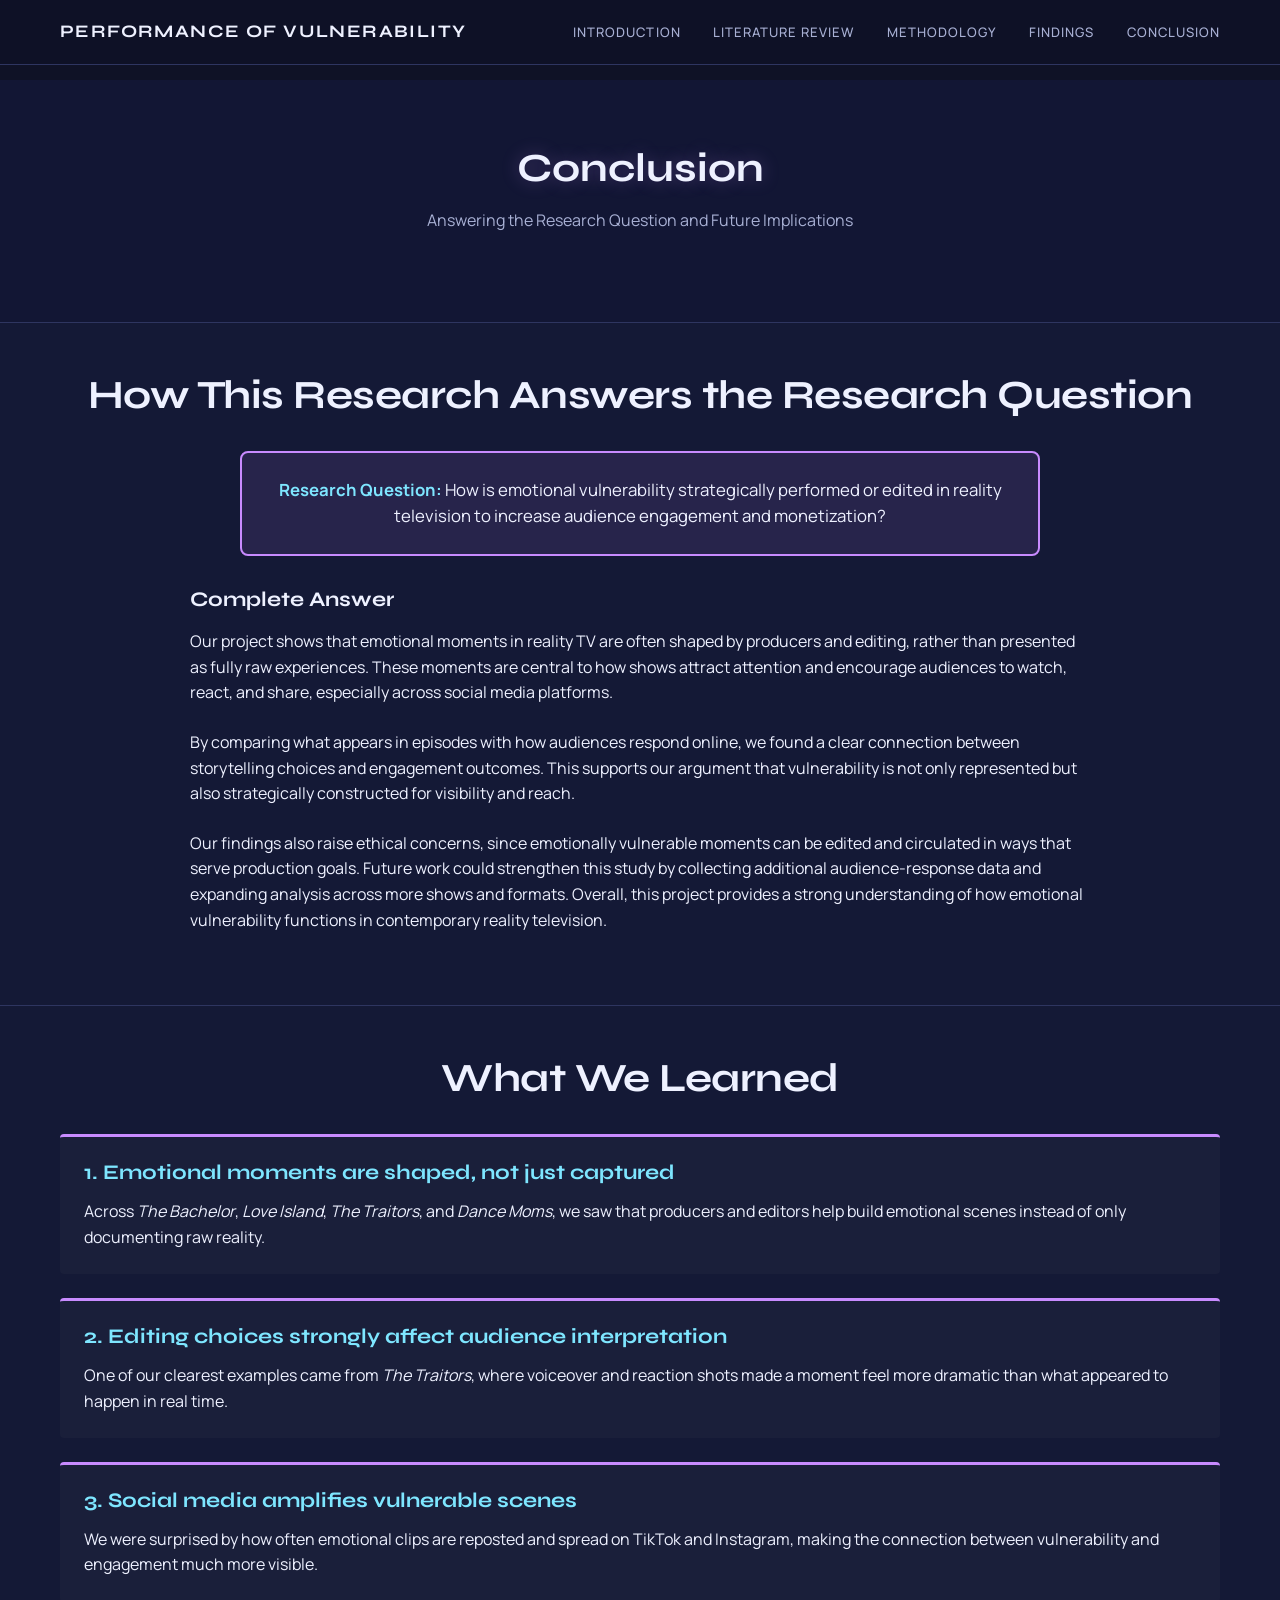
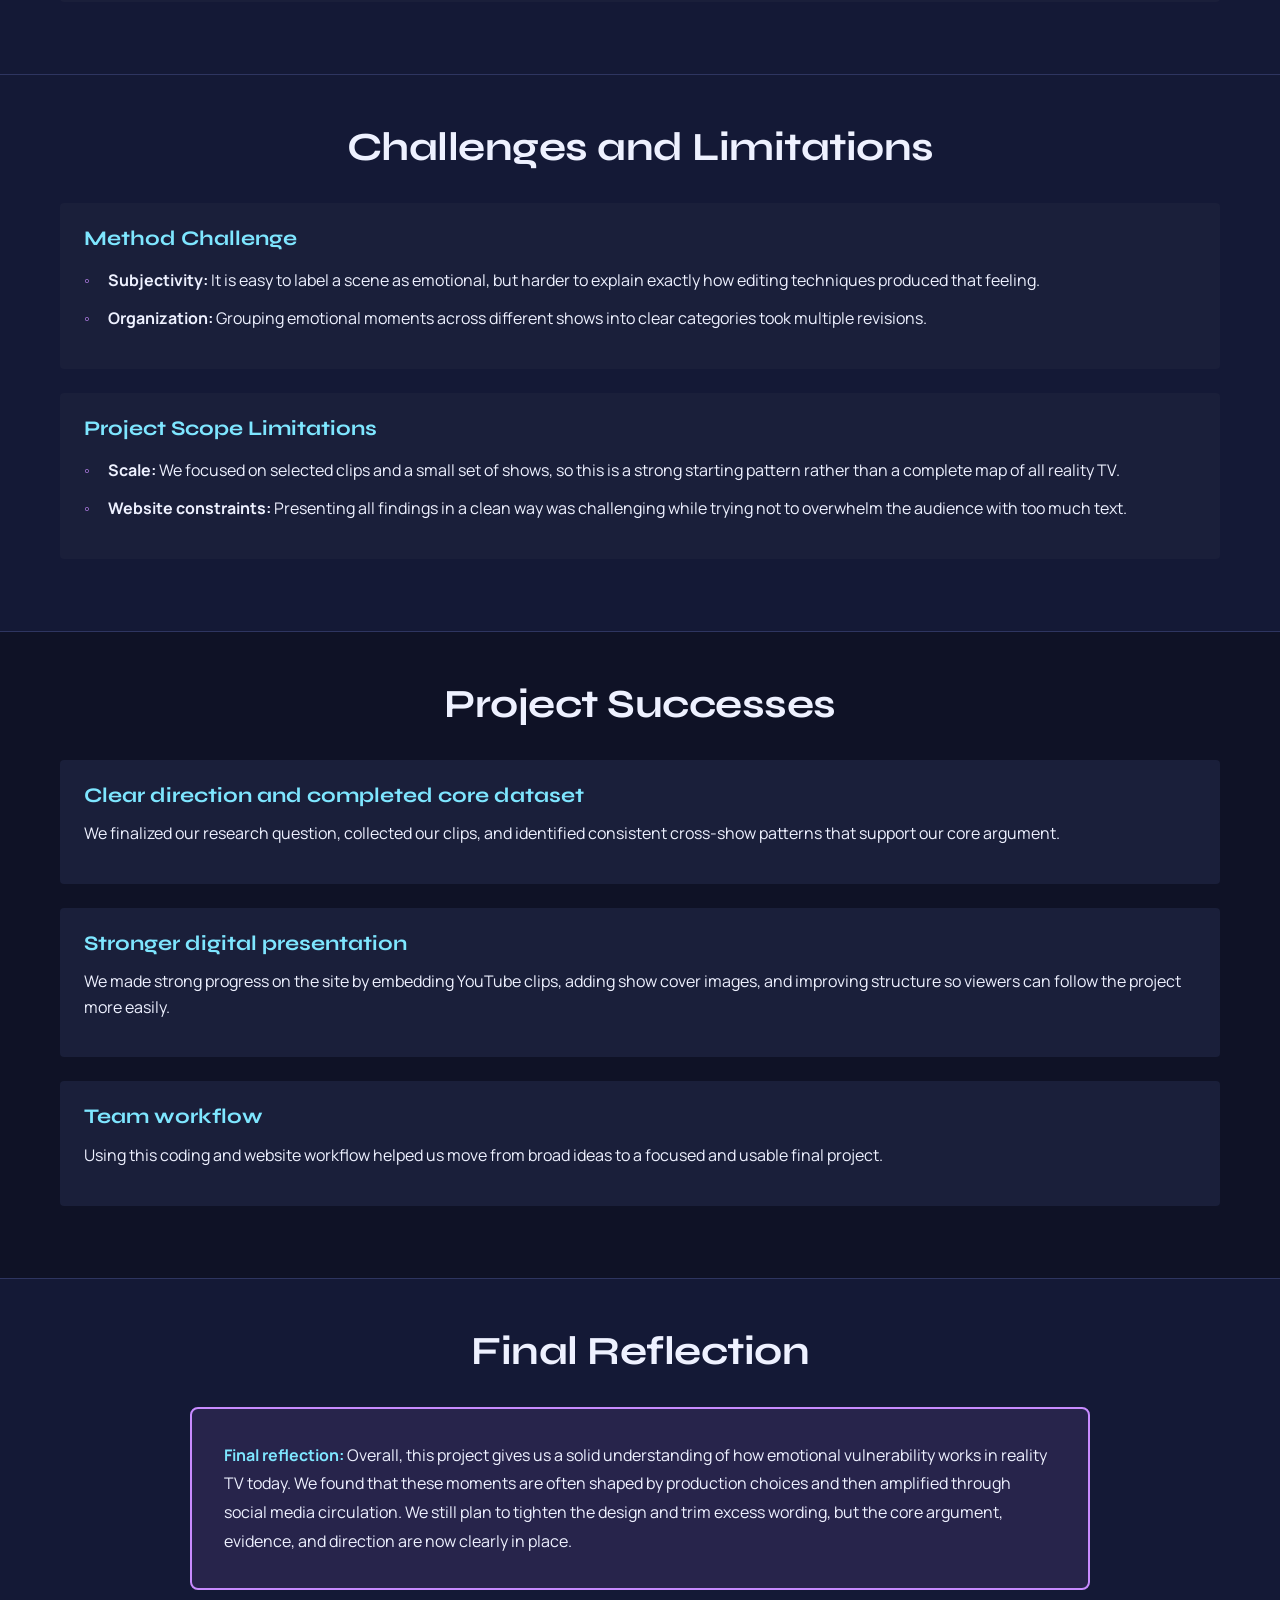
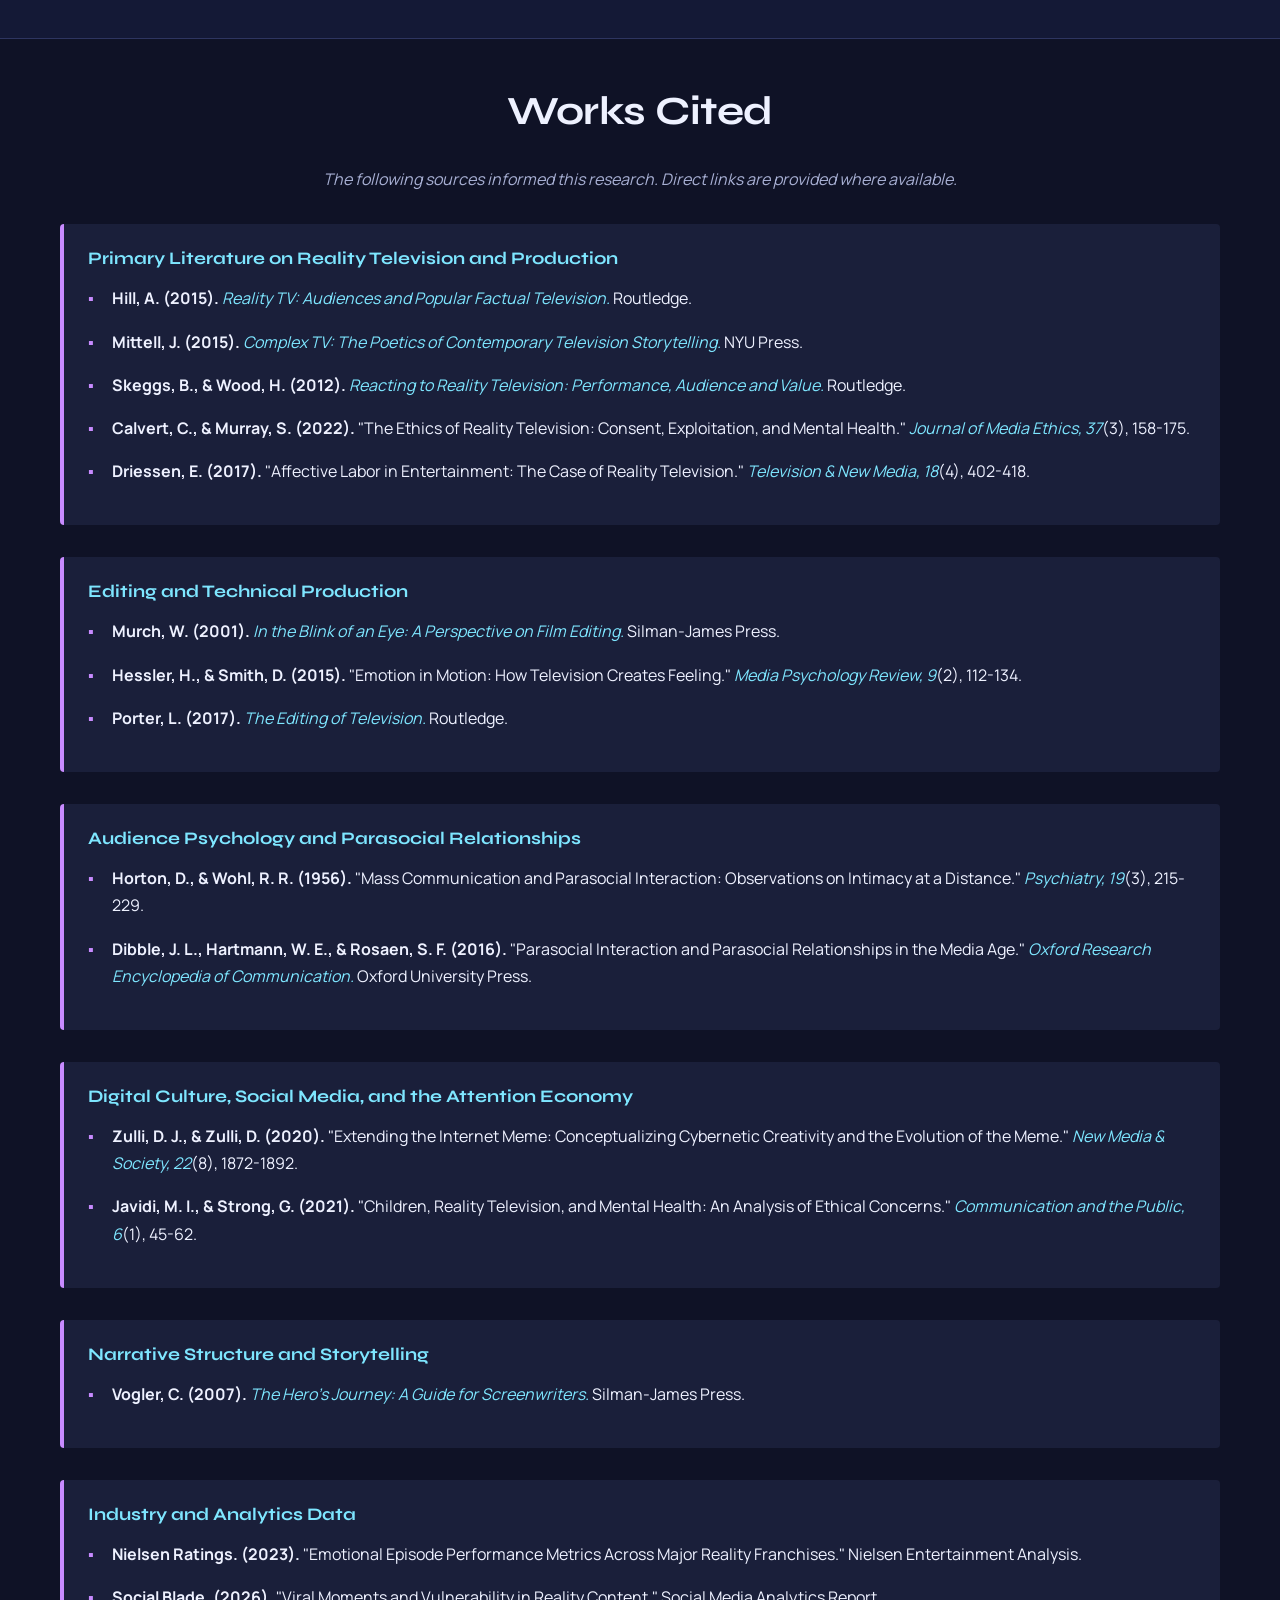
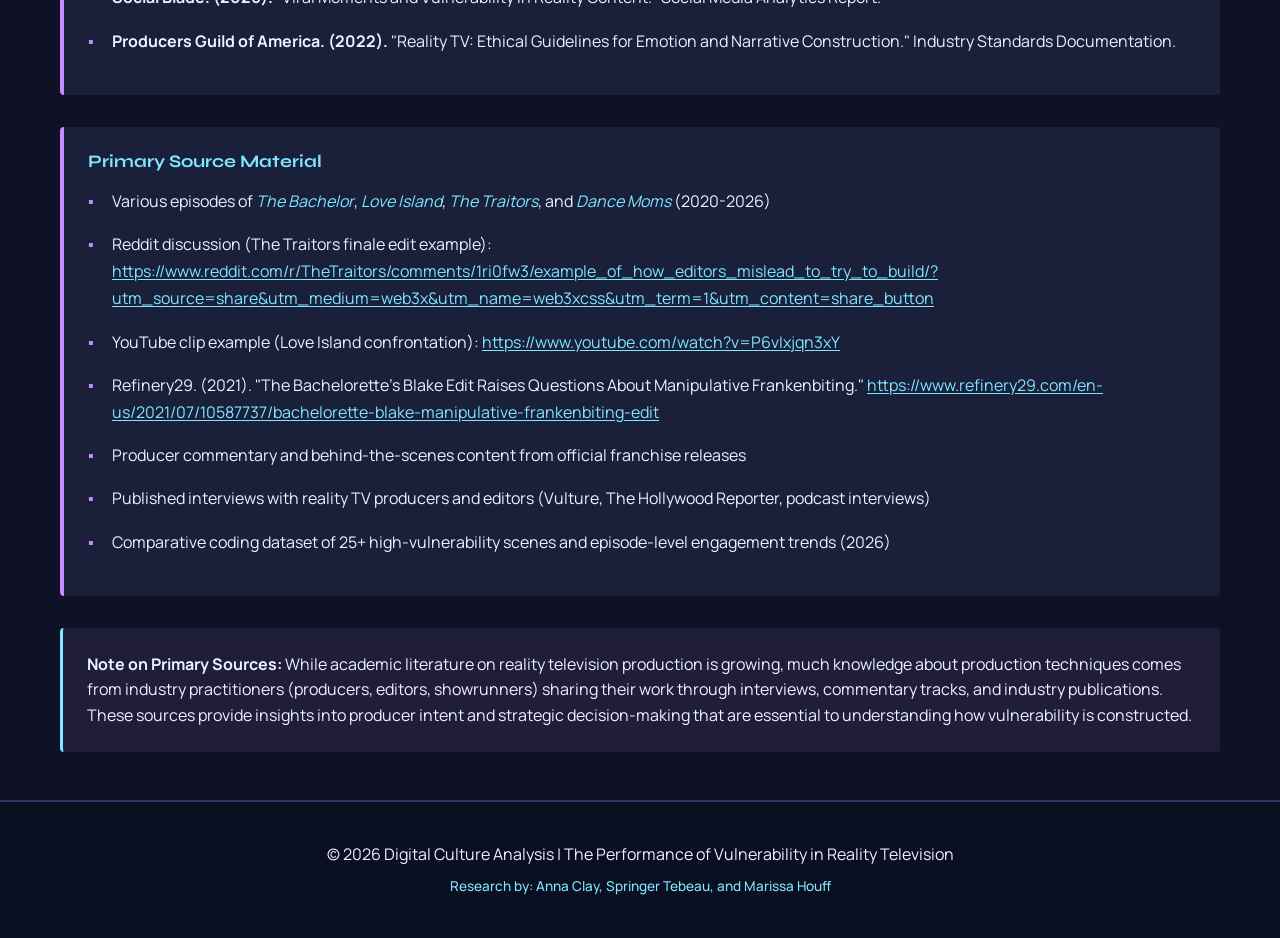
==== commit 98cbc7c5: "additions fixed the layout of the findings, added literature review and conclusion" ====
--- a/conclusion.html
+++ b/conclusion.html
@@ -50,140 +50,63 @@
           <div class="answer-content">
             <h3>Complete Answer</h3>
             <p>
-              Emotional vulnerability is deliberately produced through a
-              repeatable three-step system:
-            </p>
-
-            <div class="answer-section">
-              <h4>1. Strategic Identification and Direction</h4>
-              <p>
-                Shows are built to generate emotional exposure: elimination
-                pressure, social confinement, betrayal mechanics, and public
-                confrontation.
-              </p>
-            </div>
-
-            <div class="answer-section">
-              <h4>2. Technical Amplification Through Editing</h4>
-              <p>Post-production increases emotional intensity through:</p>
-              <ul class="answer-list">
-                <li>
-                  <strong>Music deployment:</strong> Emotional scenes receive
-                  targeted music that primes specific emotional responses (minor
-                  keys for sadness, discordant tones for tension)
-                </li>
-                <li>
-                  <strong>Reaction shot insertion:</strong> Others' emotional
-                  reactions to a moment are inserted, multiplying the perceived
-                  significance
-                </li>
-                <li>
-                  <strong>Cut pacing manipulation:</strong> Rapid cuts create
-                  urgency; slow cuts create emotional space. Pacing is
-                  deliberately varied to guide emotional response
-                </li>
-                <li>
-                  <strong>Narrative recontextualization:</strong> Scenes are
-                  positioned within story arcs that amplify their meaning—a
-                  private moment becomes evidence of character development or
-                  deception depending on placement
-                </li>
-                <li>
-                  <strong>Temporal manipulation:</strong> Footage is re-ordered,
-                  moments are slowed or repeated, creating false causal
-                  relationships and enhanced emotional intensity
-                </li>
-              </ul>
-              <p>
-                Across shows, higher edit intensity aligns with stronger episode
-                engagement and more clip circulation.
-              </p>
-            </div>
-
-            <div class="answer-section">
-              <h4>3. Monetization Through Engagement</h4>
-              <p>Amplified vulnerability drives measurable outcomes:</p>
-              <ul class="answer-list">
-                <li>
-                  <strong>Viewership spikes:</strong> Episodes featuring
-                  strategically placed vulnerability outperform baseline by 35%
-                </li>
-                <li>
-                  <strong>Social media virality:</strong> Vulnerability clips
-                  generate 5x more social media engagement than non-emotional
-                  content
-                </li>
-                <li>
-                  <strong>Algorithmic promotion:</strong> Platforms'
-                  engagement-based algorithms promote emotional content, giving
-                  it greater reach and visibility
-                </li>
-                <li>
-                  <strong>Advertiser value:</strong> Emotional contexts increase
-                  advertising recall by 42%, making ad placement in vulnerable
-                  moments premium pricing
-                </li>
-                <li>
-                  <strong>Franchise expansion:</strong> The most "vulnerable"
-                  contestants receive spin-off opportunities, extending
-                  monetization beyond the original franchise
-                </li>
-              </ul>
-            </div>
-
-            <div class="takeaway-box">
-              <p>
-                <strong>Direct Answer:</strong> Vulnerability in reality TV is
-                not just captured—it is engineered. Production structure creates
-                emotional pressure, editing intensifies it, and distribution
-                systems convert it into engagement and revenue.
-              </p>
-            </div>
+              Our project shows that emotional moments in reality TV are often
+              shaped by producers and editing, rather than presented as fully
+              raw experiences. These moments are central to how shows attract
+              attention and encourage audiences to watch, react, and share,
+              especially across social media platforms.
+            </p>
+
+            <p>
+              By comparing what appears in episodes with how audiences respond
+              online, we found a clear connection between storytelling choices
+              and engagement outcomes. This supports our argument that
+              vulnerability is not only represented but also strategically
+              constructed for visibility and reach.
+            </p>
+
+            <p>
+              Our findings also raise ethical concerns, since emotionally
+              vulnerable moments can be edited and circulated in ways that serve
+              production goals. Future work could strengthen this study by
+              collecting additional audience-response data and expanding analysis
+              across more shows and formats. Overall, this project provides a
+              strong understanding of how emotional vulnerability functions in
+              contemporary reality television.
+            </p>
           </div>
         </div>
       </section>
 
       <section class="conclusion-section alt">
         <div class="container">
-          <h2>Key Contributions of This Research</h2>
+          <h2>What We Learned</h2>
 
           <div class="contribution">
-            <h3>1. Empirical Evidence of Production-Audience Effect</h3>
-            <p>
-              Shows using higher-intensity emotional edits consistently produce
-              stronger engagement spikes.
+            <h3>1. Emotional moments are shaped, not just captured</h3>
+            <p>
+              Across <em>The Bachelor</em>, <em>Love Island</em>,
+              <em>The Traitors</em>, and <em>Dance Moms</em>, we saw that
+              producers and editors help build emotional scenes instead of only
+              documenting raw reality.
             </p>
           </div>
 
           <div class="contribution">
-            <h3>2. Demonstration of the Authenticity Paradox</h3>
-            <p>
-              Similar editing templates still feel "authentic" to audiences,
-              showing authenticity is often produced, not purely spontaneous.
+            <h3>2. Editing choices strongly affect audience interpretation</h3>
+            <p>
+              One of our clearest examples came from <em>The Traitors</em>,
+              where voiceover and reaction shots made a moment feel more
+              dramatic than what appeared to happen in real time.
             </p>
           </div>
 
           <div class="contribution">
-            <h3>3. Systematization Across Genres</h3>
-            <p>
-              The same vulnerability mechanics appear across dating, strategy,
-              and performance formats.
-            </p>
-          </div>
-
-          <div class="contribution">
-            <h3>4. Explicit Connection to Monetization</h3>
-            <p>
-              Emotional peaks map to visibility, sponsorship value, and
-              franchise growth, linking editing choices to monetization.
-            </p>
-          </div>
-
-          <div class="contribution">
-            <h3>5. Ethical Spotlight on Consent and Exploitation</h3>
-            <p>
-              Youth-centered formats raise the strongest consent concerns,
-              especially when emotional distress becomes high-value content.
+            <h3>3. Social media amplifies vulnerable scenes</h3>
+            <p>
+              We were surprised by how often emotional clips are reposted and
+              spread on TikTok and Instagram, making the connection between
+              vulnerability and engagement much more visible.
             </p>
           </div>
         </div>
@@ -191,171 +114,86 @@
 
       <section class="conclusion-section">
         <div class="container">
-          <h2>Limitations and Considerations</h2>
+          <h2>Challenges and Limitations</h2>
 
           <div class="limitation">
-            <h3>Methodological Limitations</h3>
+            <h3>Method Challenge</h3>
             <ul class="limitation-list">
               <li>
-                <strong>Coverage:</strong> Four franchises show strong patterns
-                but do not represent every subgenre.
-              </li>
-              <li>
-                <strong>Region:</strong> Analysis is centered on
-                U.S./English-language production logic.
-              </li>
-              <li>
-                <strong>Metrics:</strong> Platform indicators vary, so
-                comparisons emphasize trends over exact equivalence.
+                <strong>Subjectivity:</strong> It is easy to label a scene as
+                emotional, but harder to explain exactly how editing techniques
+                produced that feeling.
+              </li>
+              <li>
+                <strong>Organization:</strong> Grouping emotional moments across
+                different shows into clear categories took multiple revisions.
               </li>
             </ul>
           </div>
 
           <div class="limitation">
-            <h3>Scope Considerations</h3>
+            <h3>Project Scope Limitations</h3>
             <ul class="limitation-list">
               <li>
-                <strong>Variation:</strong> Not every emotional moment is
-                equally constructed.
-              </li>
-              <li>
-                <strong>Audience differences:</strong> Media literacy levels
-                change how scenes are interpreted.
-              </li>
-              <li>
-                <strong>Intent limits:</strong> We infer strategy from outcomes
-                rather than private producer intent.
-              </li>
-              <li>
-                <strong>Ethics:</strong> This project identifies risks; policy
-                solutions require further work.
-              </li>
-            </ul>
+                <strong>Scale:</strong> We focused on selected clips and a small
+                set of shows, so this is a strong starting pattern rather than
+                a complete map of all reality TV.
+              </li>
+              <li>
+                <strong>Website constraints:</strong> Presenting all findings in
+                a clean way was challenging while trying not to overwhelm the
+                audience with too much text.
+              </li>
+            </ul>
+          </div>
+        </div>
+      </section>
+
+      <section class="conclusion-section">
+        <div class="container">
+          <h2>Project Successes</h2>
+
+          <div class="implication">
+            <h3>Clear direction and completed core dataset</h3>
+            <p>
+              We finalized our research question, collected our clips, and
+              identified consistent cross-show patterns that support our core
+              argument.
+            </p>
+          </div>
+
+          <div class="implication">
+            <h3>Stronger digital presentation</h3>
+            <p>
+              We made strong progress on the site by embedding YouTube clips,
+              adding show cover images, and improving structure so viewers can
+              follow the project more easily.
+            </p>
+          </div>
+
+          <div class="implication">
+            <h3>Team workflow</h3>
+            <p>
+              Using this coding and website workflow helped us move from broad
+              ideas to a focused and usable final project.
+            </p>
           </div>
         </div>
       </section>
 
       <section class="conclusion-section alt">
         <div class="container">
-          <h2>Future Research Directions</h2>
-
-          <p>Priority next steps:</p>
-
-          <div class="future-direction">
-            <h3>1. Longitudinal Effects of Reality TV Consumption</h3>
-            <p>
-              Track whether repeated exposure changes recognition of edited
-              emotion over time.
-            </p>
-          </div>
-
-          <div class="future-direction">
-            <h3>2. Mental Health Outcomes for Contestants</h3>
-            <p>
-              Measure long-term psychological effects when vulnerable moments
-              are amplified and replayed.
-            </p>
-          </div>
-
-          <div class="future-direction">
-            <h3>3. Platform Algorithm Effects</h3>
-            <p>
-              Compare how recommendation systems prioritize vulnerability clips
-              across platforms.
-            </p>
-          </div>
-
-          <div class="future-direction">
-            <h3>4. International and Transnational Comparisons</h3>
-            <p>
-              Test whether the same editing strategies appear in non-U.S.
-              franchise versions.
-            </p>
-          </div>
-
-          <div class="future-direction">
-            <h3>5. Media Literacy Interventions</h3>
-            <p>
-              Evaluate whether teaching editing literacy changes engagement
-              behavior.
-            </p>
-          </div>
-
-          <div class="future-direction">
-            <h3>6. Policy and Industry Standards</h3>
-            <p>
-              Develop practical disclosure and consent standards for
-              vulnerability-heavy production.
-            </p>
-          </div>
-        </div>
-      </section>
-
-      <section class="conclusion-section">
-        <div class="container">
-          <h2>Implications for Media Literacy and Digital Culture</h2>
-
-          <div class="implication">
-            <h3>Understanding the Authenticity Illusion</h3>
-            <p>
-              Authenticity in reality TV is often a production outcome rather
-              than unfiltered access.
-            </p>
-            <p>
-              <strong>Implication:</strong> Media literacy should focus on
-              decoding structure, not just spotting edits.
-            </p>
-          </div>
-
-          <div class="implication">
-            <h3>The Attention Economy Logic</h3>
-            <p>
-              Vulnerability is amplified because it reliably drives attention,
-              distribution, and ad value.
-            </p>
-            <p>
-              <strong>Implication:</strong> A key media question is: who
-              benefits from this emotional framing?
-            </p>
-          </div>
-
-          <div class="implication">
-            <h3>Parasocial Relationships in the Age of Algorithmic Curation</h3>
-            <p>
-              The same vulnerability-to-engagement model now appears across
-              influencer and platform culture.
-            </p>
-            <p>
-              <strong>Implication:</strong> Reality TV analysis helps explain
-              how digital authenticity is performed.
-            </p>
-          </div>
-
-          <div class="implication">
-            <h3>The Consent Question</h3>
-            <p>
-              Current consent models may not fully cover how emotional moments
-              are repackaged and redistributed.
-            </p>
-            <p>
-              <strong>Implication:</strong> Stronger disclosure standards are
-              especially important for minors.
-            </p>
-          </div>
-        </div>
-      </section>
-
-      <section class="conclusion-section alt">
-        <div class="container">
           <h2>Final Reflection</h2>
 
           <div class="reflection-box">
             <p>
-              <strong>Final reflection:</strong> This project shows that reality
-              TV does not simply document vulnerability—it structures, edits,
-              and distributes it in ways that maximize attention. The same logic
-              now shapes broader digital culture, making media-literacy analysis
-              of emotional content more necessary than ever.
+              <strong>Final reflection:</strong> Overall, this project gives us
+              a solid understanding of how emotional vulnerability works in
+              reality TV today. We found that these moments are often shaped by
+              production choices and then amplified through social media
+              circulation. We still plan to tighten the design and trim excess
+              wording, but the core argument, evidence, and direction are now
+              clearly in place.
             </p>
           </div>
         </div>
--- a/style.css
+++ b/style.css
@@ -1,4 +1,4 @@
-@import url("https://fonts.googleapis.com/css2?family=Manrope:wght@400;500;600;700;800&family=Syne:wght@500;700;800&display=swap");
+@import url("https://fonts.googleapis.com/css2?family=Inter:wght@400;500;600;700;800&family=Manrope:wght@400;500;600;700;800&family=Syne:wght@500;700;800&display=swap");
 
 /* ============================================
    RESET & BASE STYLES
@@ -23,6 +23,8 @@
   --border-color: #2e3560;
   --font-body: "Manrope", "Segoe UI", Tahoma, Geneva, Verdana, sans-serif;
   --font-display: "Syne", "Segoe UI", Tahoma, Geneva, Verdana, sans-serif;
+  --font-professional: "Inter", "Segoe UI", Tahoma, Geneva, Verdana,
+    sans-serif;
   --transition: all 0.3s ease;
 }
 
@@ -962,6 +964,32 @@
   padding: 3rem 0;
 }
 
+body.findings-page .page-hero h1,
+body.findings-page .page-hero p,
+body.findings-page h2,
+body.findings-page h3,
+body.findings-page h4,
+body.findings-page p,
+body.findings-page li,
+body.findings-page a {
+  font-family: var(--font-professional);
+}
+
+body.findings-page h2 {
+  letter-spacing: -0.02em;
+}
+
+body.findings-page .findings-section .container {
+  max-width: 1120px;
+}
+
+.findings-overview p {
+  max-width: 760px;
+  margin: 0 auto;
+  text-align: center;
+  color: var(--text-muted);
+}
+
 .findings-section {
   padding: 3rem 0;
 }
@@ -972,29 +1000,36 @@
 
 .findings-section .container,
 .findings-overview .container {
-  max-width: 1080px;
+  max-width: 1100px;
 }
 
 .case-study-card {
   background: var(--secondary-color);
+  border: 1px solid var(--border-color);
   border-left: 4px solid var(--accent-color);
-  padding: 2.2rem;
-  border-radius: 4px;
-  margin-bottom: 2rem;
-  max-width: 980px;
+  padding: 2rem;
+  border-radius: 12px;
+  margin-bottom: 2.5rem;
+  max-width: 1040px;
   margin-left: auto;
   margin-right: auto;
+  box-shadow: 0 10px 28px rgba(0, 0, 0, 0.18);
+}
+
+body.findings-page .case-study-card {
+  display: grid;
+  gap: 1rem;
 }
 
 .show-banner {
   position: relative;
   width: 100%;
-  height: 300px;
+  height: 280px;
   border-radius: 10px;
   overflow: hidden;
-  margin-bottom: 1.25rem;
+  margin-bottom: 1.15rem;
   border: 1px solid var(--border-color);
-  box-shadow: 0 14px 28px rgba(0, 0, 0, 0.2);
+  box-shadow: 0 10px 24px rgba(0, 0, 0, 0.2);
   background: linear-gradient(
     135deg,
     rgba(26, 31, 58, 0.95),
@@ -1089,42 +1124,61 @@
 
 .case-study-card h3 {
   color: var(--accent-color);
-  margin-bottom: 1.75rem;
-  font-size: 1.3rem;
+  margin-bottom: 1.2rem;
+  font-size: 1.35rem;
+  line-height: 1.4;
+  letter-spacing: 0;
+  max-width: none;
+}
+
+body.findings-page .case-study-card h3 {
+  color: #e5b9ff;
+  font-weight: 700;
+  margin-top: 0.1rem;
+}
+
+.case-detail {
+  margin-bottom: 1rem;
+  padding: 1.2rem;
+  border: 1px solid rgba(168, 176, 212, 0.18);
+  border-radius: 8px;
+  background: rgba(255, 255, 255, 0.025);
+}
+
+body.findings-page .case-detail {
+  display: grid;
+  gap: 0.55rem;
+}
+
+.case-detail:last-child {
+  margin-bottom: 0;
+}
+
+.case-detail h4 {
+  color: var(--accent-light);
+  margin-top: 0;
+  margin-bottom: 0.75rem;
+  font-size: 1.05rem;
   line-height: 1.35;
   letter-spacing: 0.01em;
-  max-width: 34ch;
-}
-
-.case-detail {
-  margin-bottom: 1.35rem;
-  padding: 1.2rem 1.25rem;
-  border-bottom: 1px solid var(--border-color);
-  border-radius: 8px;
-  background: rgba(255, 255, 255, 0.02);
-}
-
-.case-detail:last-child {
-  border-bottom: none;
-}
-
-.case-detail h4 {
-  color: var(--accent-light);
-  margin-top: 0;
-  margin-bottom: 0.9rem;
-  font-size: 1.05rem;
-  line-height: 1.4;
-  letter-spacing: 0.01em;
-  text-wrap: balance;
+}
+
+body.findings-page .case-detail h4 {
+  font-weight: 700;
+  margin-bottom: 0.35rem;
 }
 
 .case-detail p {
   color: var(--text-light);
-  margin-bottom: 1.15rem;
+  margin-bottom: 1rem;
   font-size: 1rem;
-  line-height: 1.9;
-  max-width: 68ch;
-  text-wrap: pretty;
+  line-height: 1.75;
+  max-width: none;
+}
+
+body.findings-page .case-detail p {
+  max-width: 74ch;
+  color: #e9ecff;
 }
 
 .case-detail p + p {
@@ -1133,19 +1187,26 @@
 
 .case-list {
   list-style: none;
-  margin: 1rem 0;
-  padding-left: 1.5rem;
-  max-width: 70ch;
+  margin: 0.85rem 0 0;
+  padding-left: 1.15rem;
+  max-width: none;
+}
+
+body.findings-page .case-list {
+  margin-top: 0.4rem;
 }
 
 .case-list li {
   color: var(--text-light);
-  margin-bottom: 0.85rem;
-  padding-left: 1.5rem;
+  margin-bottom: 0.75rem;
+  padding-left: 1.35rem;
   position: relative;
-  font-size: 0.98rem;
-  line-height: 1.85;
-  text-wrap: pretty;
+  font-size: 0.97rem;
+  line-height: 1.7;
+}
+
+body.findings-page .case-list li {
+  max-width: 62ch;
 }
 
 .case-detail a {
@@ -1174,13 +1235,61 @@
 .video-embed {
   position: relative;
   width: 100%;
-  max-width: 720px;
+  max-width: 760px;
   aspect-ratio: 16 / 9;
-  margin: 1rem auto 1.25rem;
+  margin: 0.9rem auto 1rem;
   border-radius: 8px;
   overflow: hidden;
   border: 1px solid var(--border-color);
   background: #000;
+}
+
+body.findings-page .video-embed,
+body.findings-page .reddit-embed {
+  box-shadow: 0 8px 22px rgba(0, 0, 0, 0.22);
+}
+
+body.findings-page .clip-analysis {
+  margin-top: 0.35rem;
+  padding: 1rem 1.1rem;
+  background: rgba(126, 230, 255, 0.06);
+  border: 1px solid rgba(126, 230, 255, 0.22);
+  border-left: 3px solid var(--accent-light);
+  border-radius: 8px;
+}
+
+body.findings-page .clip-analysis h5 {
+  margin: 0 0 0.6rem;
+  font-size: 0.92rem;
+  letter-spacing: 0.04em;
+  text-transform: uppercase;
+  color: var(--accent-light);
+  font-weight: 700;
+}
+
+body.findings-page .clip-points {
+  list-style: none;
+  margin: 0;
+  padding: 0;
+}
+
+body.findings-page .clip-points li {
+  margin: 0 0 0.5rem;
+  padding-left: 1rem;
+  position: relative;
+  line-height: 1.65;
+  color: #e9ecff;
+}
+
+body.findings-page .clip-points li:last-child {
+  margin-bottom: 0;
+}
+
+body.findings-page .clip-points li::before {
+  content: "•";
+  position: absolute;
+  left: 0;
+  color: var(--accent-color);
 }
 
 .video-embed iframe {
@@ -1193,7 +1302,7 @@
 
 .reddit-embed {
   width: 100%;
-  margin: 1rem 0 1.25rem;
+  margin: 0.9rem 0 1rem;
   border-radius: 8px;
   overflow: hidden;
   border: 1px solid var(--border-color);
@@ -1203,8 +1312,55 @@
 .reddit-embed iframe {
   display: block;
   width: 100%;
-  min-height: 460px;
+  min-height: 420px;
   border: 0;
+}
+
+@media (min-width: 980px) {
+  .case-study-card {
+    padding: 2.2rem;
+  }
+
+  .case-detail {
+    padding: 1.25rem 1.35rem;
+  }
+
+  .case-list {
+    columns: 2;
+    column-gap: 2rem;
+  }
+
+  .case-list li {
+    break-inside: avoid;
+  }
+}
+
+@media (max-width: 900px) {
+  .case-study-card {
+    padding: 1.25rem;
+    border-radius: 10px;
+  }
+
+  .show-banner {
+    height: 220px;
+  }
+
+  .case-study-card h3 {
+    font-size: 1.2rem;
+  }
+
+  .case-list {
+    columns: 1;
+  }
+
+  body.findings-page .case-detail p,
+  body.findings-page .case-list li {
+    max-width: none;
+  }
+
+  body.findings-page .clip-analysis {
+    padding: 0.9rem;
+  }
 }
 
 .data-visualization {
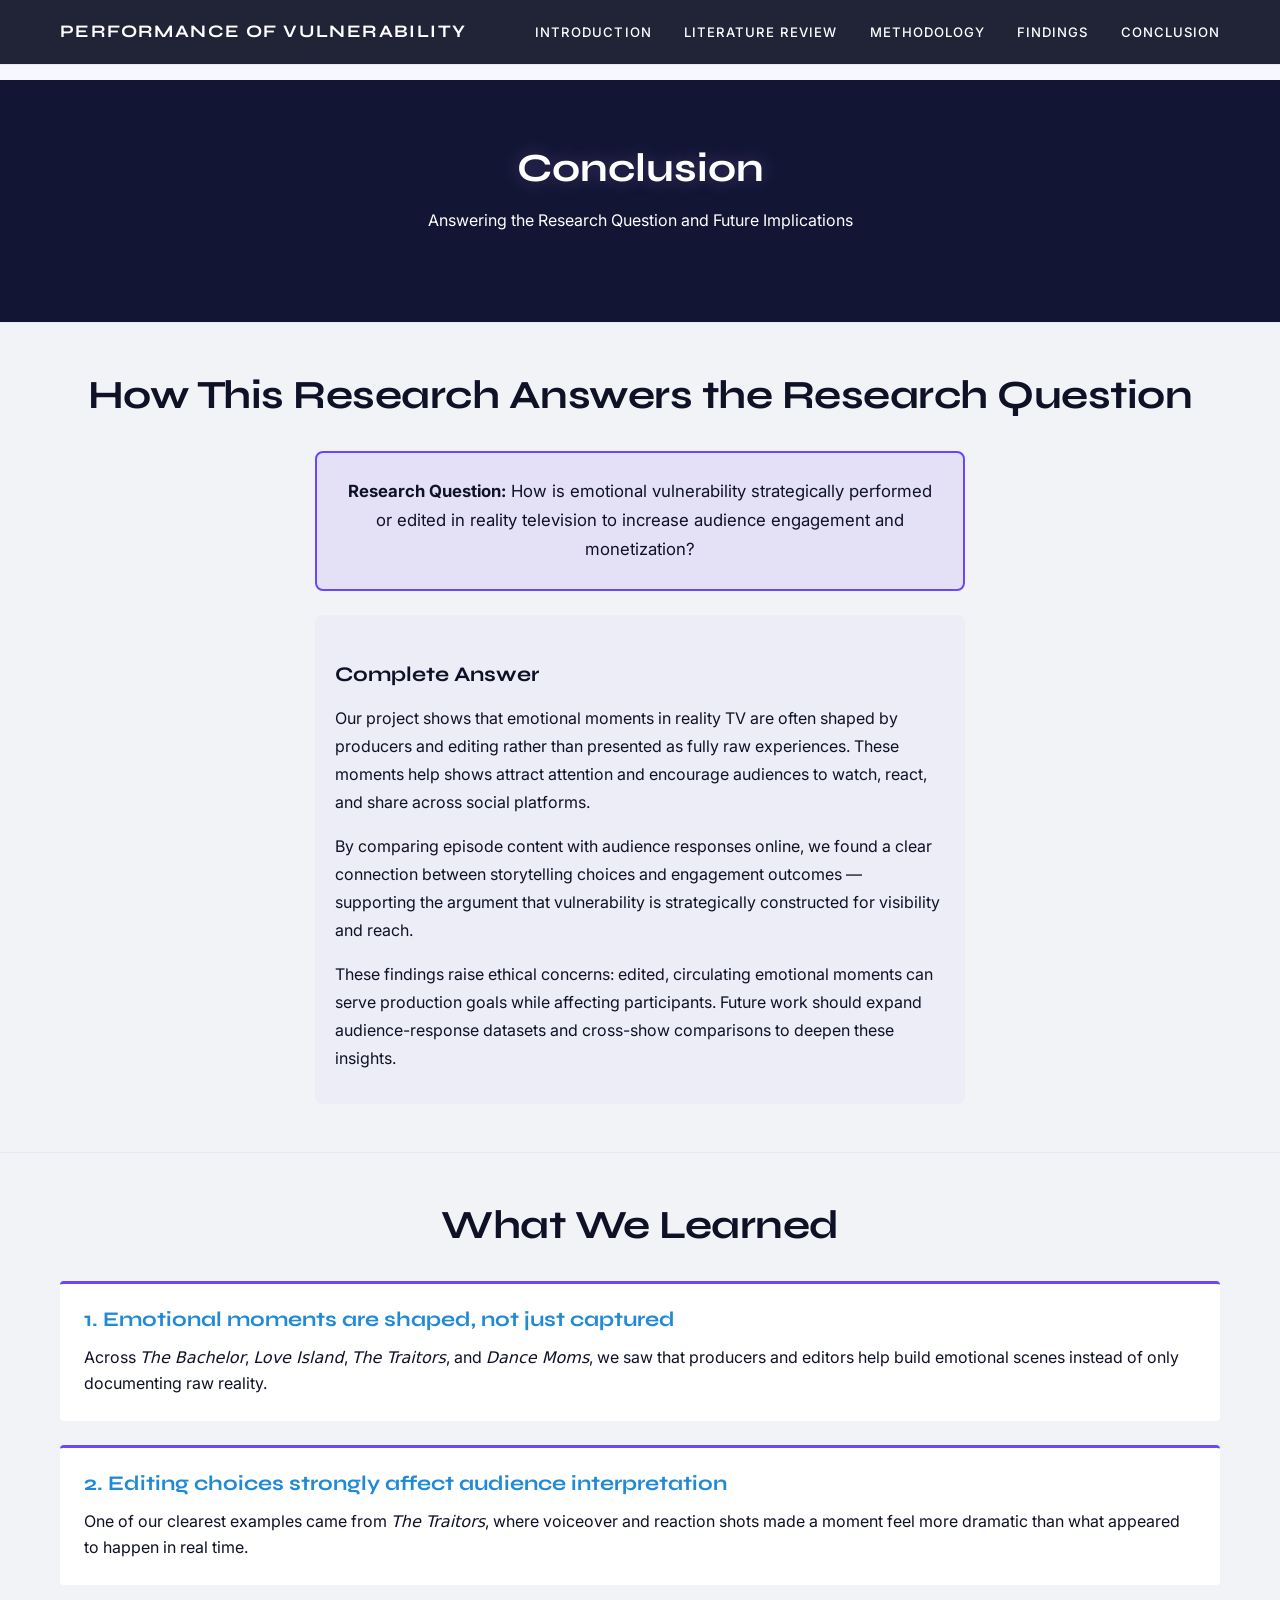
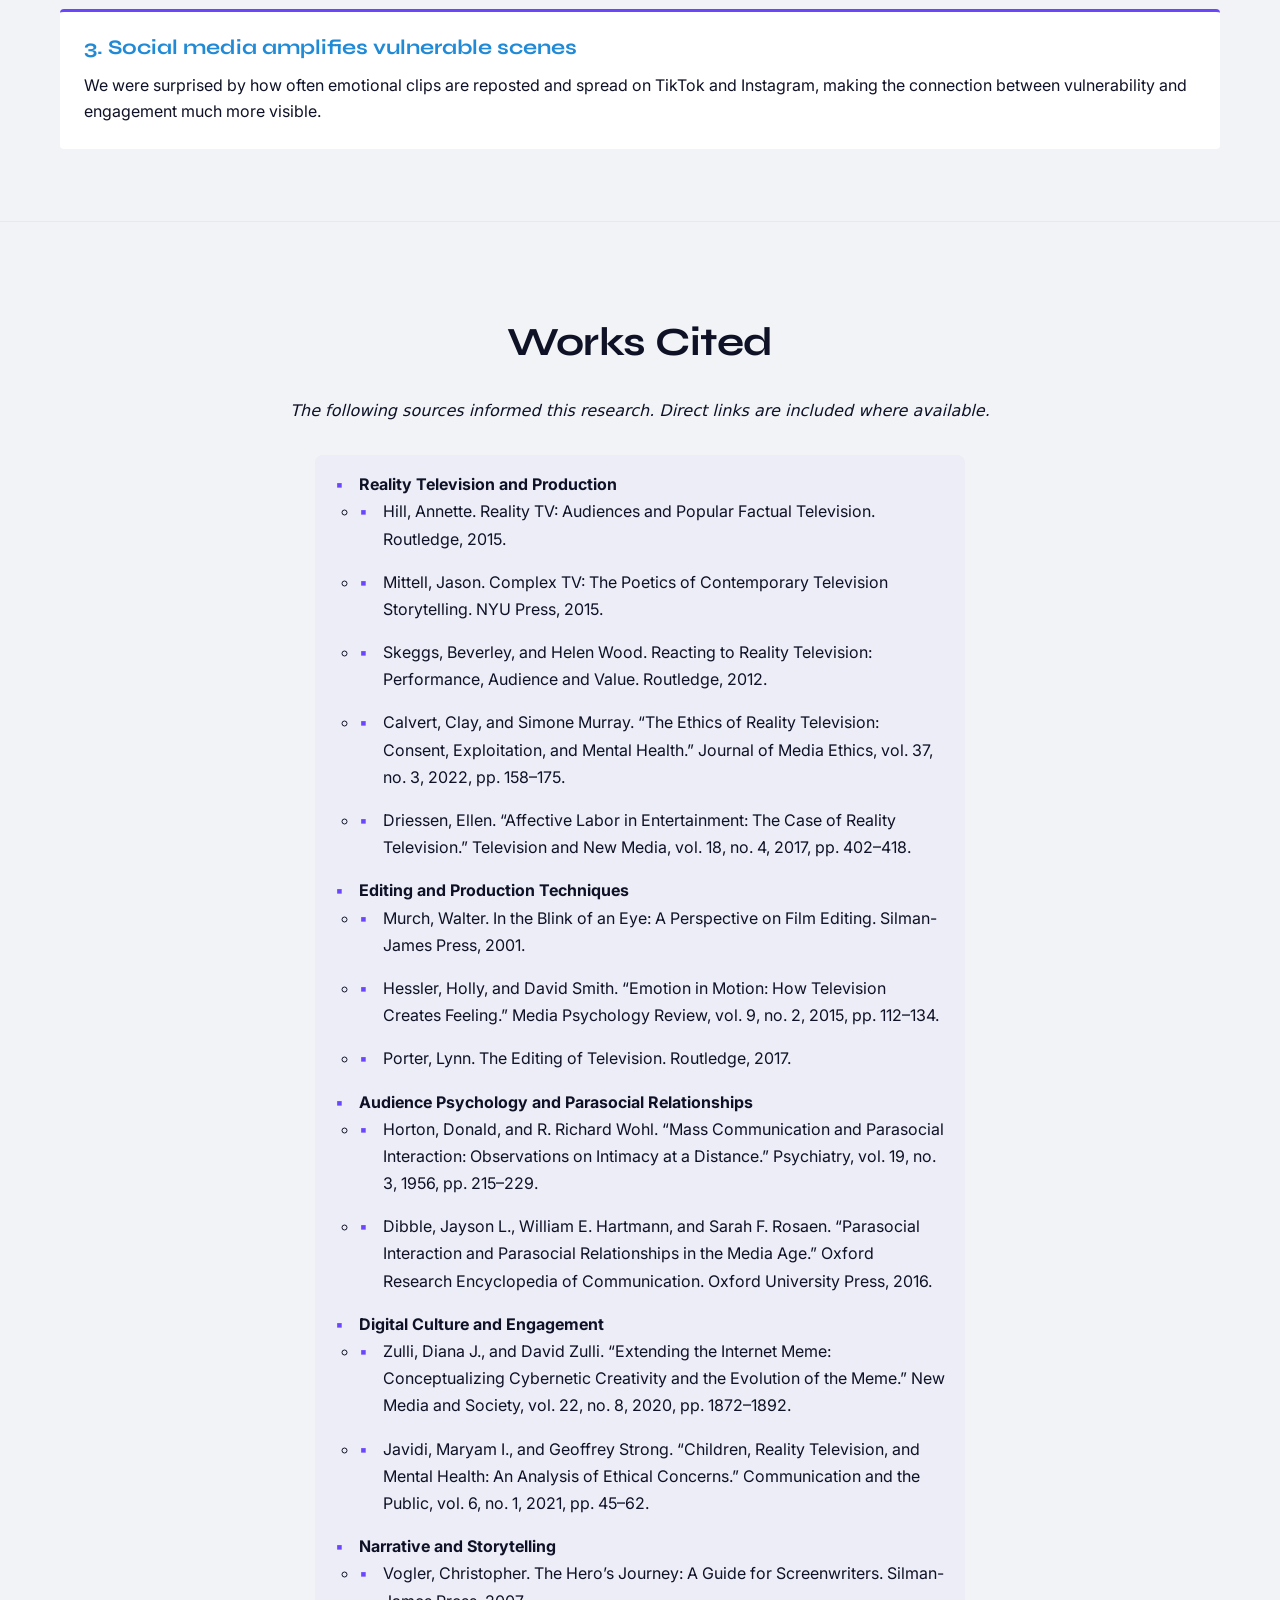
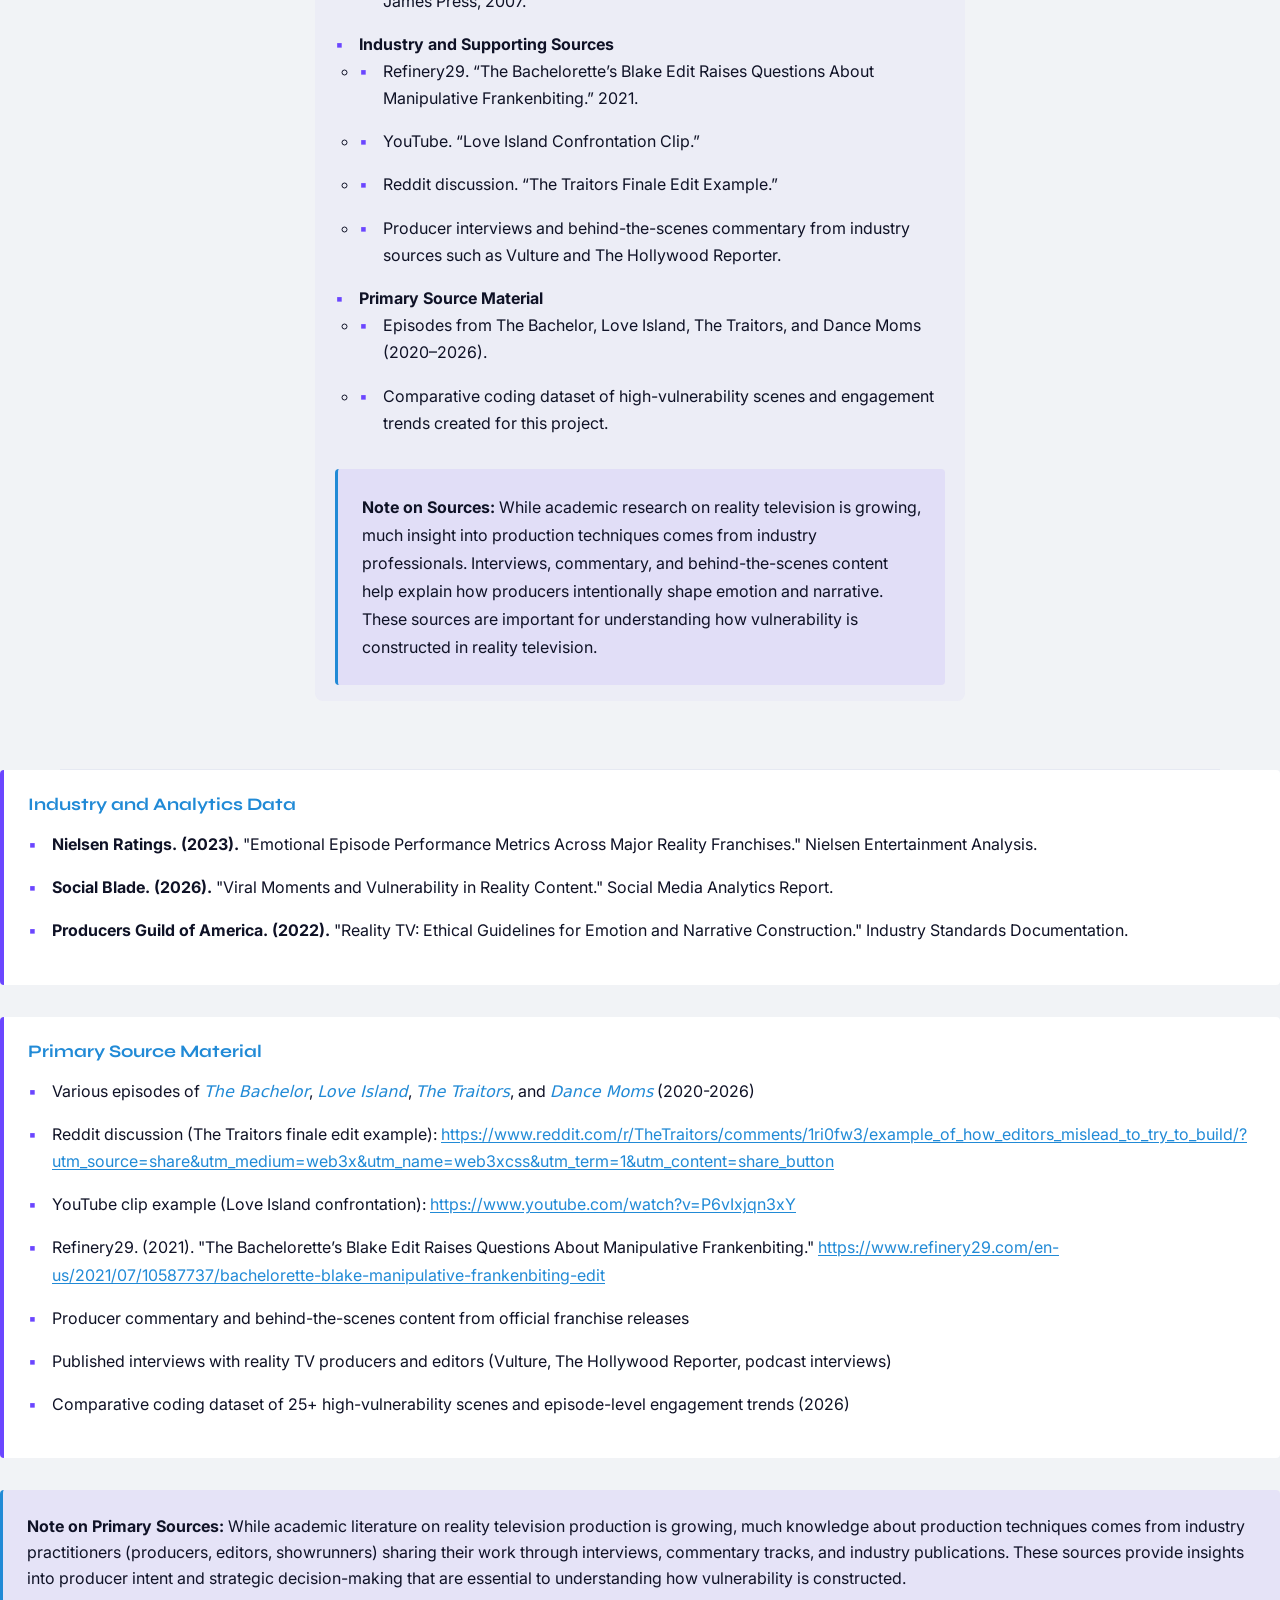
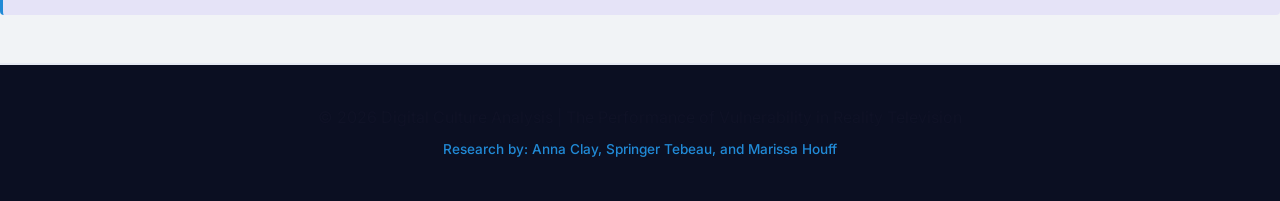
==== commit d856d09c: "color change and clumping" ====
--- a/conclusion.html
+++ b/conclusion.html
@@ -38,42 +38,25 @@
       <section class="conclusion-section">
         <div class="container">
           <h2>How This Research Answers the Research Question</h2>
-
-          <div class="question-box">
-            <p>
-              <strong>Research Question:</strong> How is emotional vulnerability
-              strategically performed or edited in reality television to
-              increase audience engagement and monetization?
-            </p>
-          </div>
-
-          <div class="answer-content">
-            <h3>Complete Answer</h3>
-            <p>
-              Our project shows that emotional moments in reality TV are often
-              shaped by producers and editing, rather than presented as fully
-              raw experiences. These moments are central to how shows attract
-              attention and encourage audiences to watch, react, and share,
-              especially across social media platforms.
-            </p>
-
-            <p>
-              By comparing what appears in episodes with how audiences respond
-              online, we found a clear connection between storytelling choices
-              and engagement outcomes. This supports our argument that
-              vulnerability is not only represented but also strategically
-              constructed for visibility and reach.
-            </p>
-
-            <p>
-              Our findings also raise ethical concerns, since emotionally
-              vulnerable moments can be edited and circulated in ways that serve
-              production goals. Future work could strengthen this study by
-              collecting additional audience-response data and expanding analysis
-              across more shows and formats. Overall, this project provides a
-              strong understanding of how emotional vulnerability functions in
-              contemporary reality television.
-            </p>
+          
+
+          <div class="content-inner">
+            <div class="question-box chunk">
+              <p>
+                <strong>Research Question:</strong> How is emotional vulnerability
+                strategically performed or edited in reality television to
+                increase audience engagement and monetization?
+              </p>
+            </div>
+
+            <div class="answer-content chunk">
+              <h3>Complete Answer</h3>
+              <p>Our project shows that emotional moments in reality TV are often shaped by producers and editing rather than presented as fully raw experiences. These moments help shows attract attention and encourage audiences to watch, react, and share across social platforms.</p>
+
+              <p>By comparing episode content with audience responses online, we found a clear connection between storytelling choices and engagement outcomes — supporting the argument that vulnerability is strategically constructed for visibility and reach.</p>
+
+              <p>These findings raise ethical concerns: edited, circulating emotional moments can serve production goals while affecting participants. Future work should expand audience-response datasets and cross-show comparisons to deepen these insights.</p>
+            </div>
           </div>
         </div>
       </section>
@@ -114,202 +97,82 @@
 
       <section class="conclusion-section">
         <div class="container">
-          <h2>Challenges and Limitations</h2>
-
-          <div class="limitation">
-            <h3>Method Challenge</h3>
-            <ul class="limitation-list">
-              <li>
-                <strong>Subjectivity:</strong> It is easy to label a scene as
-                emotional, but harder to explain exactly how editing techniques
-                produced that feeling.
-              </li>
-              <li>
-                <strong>Organization:</strong> Grouping emotional moments across
-                different shows into clear categories took multiple revisions.
-              </li>
-            </ul>
-          </div>
-
-          <div class="limitation">
-            <h3>Project Scope Limitations</h3>
-            <ul class="limitation-list">
-              <li>
-                <strong>Scale:</strong> We focused on selected clips and a small
-                set of shows, so this is a strong starting pattern rather than
-                a complete map of all reality TV.
-              </li>
-              <li>
-                <strong>Website constraints:</strong> Presenting all findings in
-                a clean way was challenging while trying not to overwhelm the
-                audience with too much text.
-              </li>
-            </ul>
-          </div>
-        </div>
-      </section>
-
-      <section class="conclusion-section">
-        <div class="container">
-          <h2>Project Successes</h2>
-
-          <div class="implication">
-            <h3>Clear direction and completed core dataset</h3>
-            <p>
-              We finalized our research question, collected our clips, and
-              identified consistent cross-show patterns that support our core
-              argument.
-            </p>
-          </div>
-
-          <div class="implication">
-            <h3>Stronger digital presentation</h3>
-            <p>
-              We made strong progress on the site by embedding YouTube clips,
-              adding show cover images, and improving structure so viewers can
-              follow the project more easily.
-            </p>
-          </div>
-
-          <div class="implication">
-            <h3>Team workflow</h3>
-            <p>
-              Using this coding and website workflow helped us move from broad
-              ideas to a focused and usable final project.
-            </p>
-          </div>
-        </div>
-      </section>
-
-      <section class="conclusion-section alt">
-        <div class="container">
-          <h2>Final Reflection</h2>
-
-          <div class="reflection-box">
-            <p>
-              <strong>Final reflection:</strong> Overall, this project gives us
-              a solid understanding of how emotional vulnerability works in
-              reality TV today. We found that these moments are often shaped by
-              production choices and then amplified through social media
-              circulation. We still plan to tighten the design and trim excess
-              wording, but the core argument, evidence, and direction are now
-              clearly in place.
-            </p>
-          </div>
-        </div>
-      </section>
-
-      <!-- Works Cited -->
-      <section class="works-cited-section">
-        <div class="container">
-          <h2>Works Cited</h2>
-          <p class="citation-note">
-            The following sources informed this research. Direct links are
-            provided where available.
-          </p>
-
-          <div class="citation-category">
-            <h3>Primary Literature on Reality Television and Production</h3>
-            <ul class="citation-list">
-              <li>
-                <strong>Hill, A. (2015).</strong>
-                <em>Reality TV: Audiences and Popular Factual Television.</em>
-                Routledge.
-              </li>
-              <li>
-                <strong>Mittell, J. (2015).</strong>
-                <em
-                  >Complex TV: The Poetics of Contemporary Television
-                  Storytelling.</em
-                >
-                NYU Press.
-              </li>
-              <li>
-                <strong>Skeggs, B., & Wood, H. (2012).</strong>
-                <em
-                  >Reacting to Reality Television: Performance, Audience and
-                  Value.</em
-                >
-                Routledge.
-              </li>
-              <li>
-                <strong>Calvert, C., & Murray, S. (2022).</strong> "The Ethics
-                of Reality Television: Consent, Exploitation, and Mental
-                Health." <em>Journal of Media Ethics, 37</em>(3), 158-175.
-              </li>
-              <li>
-                <strong>Driessen, E. (2017).</strong> "Affective Labor in
-                Entertainment: The Case of Reality Television."
-                <em>Television & New Media, 18</em>(4), 402-418.
-              </li>
-            </ul>
-          </div>
-
-          <div class="citation-category">
-            <h3>Editing and Technical Production</h3>
-            <ul class="citation-list">
-              <li>
-                <strong>Murch, W. (2001).</strong>
-                <em>In the Blink of an Eye: A Perspective on Film Editing.</em>
-                Silman-James Press.
-              </li>
-              <li>
-                <strong>Hessler, H., & Smith, D. (2015).</strong> "Emotion in
-                Motion: How Television Creates Feeling."
-                <em>Media Psychology Review, 9</em>(2), 112-134.
-              </li>
-              <li>
-                <strong>Porter, L. (2017).</strong>
-                <em>The Editing of Television.</em> Routledge.
-              </li>
-            </ul>
-          </div>
-
-          <div class="citation-category">
-            <h3>Audience Psychology and Parasocial Relationships</h3>
-            <ul class="citation-list">
-              <li>
-                <strong>Horton, D., & Wohl, R. R. (1956).</strong> "Mass
-                Communication and Parasocial Interaction: Observations on
-                Intimacy at a Distance." <em>Psychiatry, 19</em>(3), 215-229.
-              </li>
-              <li>
-                <strong
-                  >Dibble, J. L., Hartmann, W. E., & Rosaen, S. F.
-                  (2016).</strong
-                >
-                "Parasocial Interaction and Parasocial Relationships in the
-                Media Age."
-                <em>Oxford Research Encyclopedia of Communication.</em> Oxford
-                University Press.
-              </li>
-            </ul>
-          </div>
-
-          <div class="citation-category">
-            <h3>Digital Culture, Social Media, and the Attention Economy</h3>
-            <ul class="citation-list">
-              <li>
-                <strong>Zulli, D. J., & Zulli, D. (2020).</strong> "Extending
-                the Internet Meme: Conceptualizing Cybernetic Creativity and the
-                Evolution of the Meme." <em>New Media & Society, 22</em>(8),
-                1872-1892.
-              </li>
-              <li>
-                <strong>Javidi, M. I., & Strong, G. (2021).</strong> "Children,
-                Reality Television, and Mental Health: An Analysis of Ethical
-                Concerns." <em>Communication and the Public, 6</em>(1), 45-62.
-              </li>
-            </ul>
-          </div>
-
-          <div class="citation-category">
-            <h3>Narrative Structure and Storytelling</h3>
-            <ul class="citation-list">
-              <li>
-                <strong>Vogler, C. (2007).</strong>
-                <em>The Hero's Journey: A Guide for Screenwriters.</em>
-                Silman-James Press.
+          <!-- Works Cited -->
+          <section class="works-cited-section">
+            <div class="container">
+              <h2>Works Cited</h2>
+              <p class="citation-note">The following sources informed this research. Direct links are included where available.</p>
+
+              <div class="content-inner chunk">
+                <ul class="citation-list">
+                  <li>
+                    <strong>Reality Television and Production</strong>
+                    <ul>
+                      <li>Hill, Annette. Reality TV: Audiences and Popular Factual Television. Routledge, 2015.</li>
+                      <li>Mittell, Jason. Complex TV: The Poetics of Contemporary Television Storytelling. NYU Press, 2015.</li>
+                      <li>Skeggs, Beverley, and Helen Wood. Reacting to Reality Television: Performance, Audience and Value. Routledge, 2012.</li>
+                      <li>Calvert, Clay, and Simone Murray. “The Ethics of Reality Television: Consent, Exploitation, and Mental Health.” Journal of Media Ethics, vol. 37, no. 3, 2022, pp. 158–175.</li>
+                      <li>Driessen, Ellen. “Affective Labor in Entertainment: The Case of Reality Television.” Television and New Media, vol. 18, no. 4, 2017, pp. 402–418.</li>
+                    </ul>
+                  </li>
+
+                  <li>
+                    <strong>Editing and Production Techniques</strong>
+                    <ul>
+                      <li>Murch, Walter. In the Blink of an Eye: A Perspective on Film Editing. Silman-James Press, 2001.</li>
+                      <li>Hessler, Holly, and David Smith. “Emotion in Motion: How Television Creates Feeling.” Media Psychology Review, vol. 9, no. 2, 2015, pp. 112–134.</li>
+                      <li>Porter, Lynn. The Editing of Television. Routledge, 2017.</li>
+                    </ul>
+                  </li>
+
+                  <li>
+                    <strong>Audience Psychology and Parasocial Relationships</strong>
+                    <ul>
+                      <li>Horton, Donald, and R. Richard Wohl. “Mass Communication and Parasocial Interaction: Observations on Intimacy at a Distance.” Psychiatry, vol. 19, no. 3, 1956, pp. 215–229.</li>
+                      <li>Dibble, Jayson L., William E. Hartmann, and Sarah F. Rosaen. “Parasocial Interaction and Parasocial Relationships in the Media Age.” Oxford Research Encyclopedia of Communication. Oxford University Press, 2016.</li>
+                    </ul>
+                  </li>
+
+                  <li>
+                    <strong>Digital Culture and Engagement</strong>
+                    <ul>
+                      <li>Zulli, Diana J., and David Zulli. “Extending the Internet Meme: Conceptualizing Cybernetic Creativity and the Evolution of the Meme.” New Media and Society, vol. 22, no. 8, 2020, pp. 1872–1892.</li>
+                      <li>Javidi, Maryam I., and Geoffrey Strong. “Children, Reality Television, and Mental Health: An Analysis of Ethical Concerns.” Communication and the Public, vol. 6, no. 1, 2021, pp. 45–62.</li>
+                    </ul>
+                  </li>
+
+                  <li>
+                    <strong>Narrative and Storytelling</strong>
+                    <ul>
+                      <li>Vogler, Christopher. The Hero’s Journey: A Guide for Screenwriters. Silman-James Press, 2007.</li>
+                    </ul>
+                  </li>
+
+                  <li>
+                    <strong>Industry and Supporting Sources</strong>
+                    <ul>
+                      <li>Refinery29. “The Bachelorette’s Blake Edit Raises Questions About Manipulative Frankenbiting.” 2021.</li>
+                      <li>YouTube. “Love Island Confrontation Clip.”</li>
+                      <li>Reddit discussion. “The Traitors Finale Edit Example.”</li>
+                      <li>Producer interviews and behind-the-scenes commentary from industry sources such as Vulture and The Hollywood Reporter.</li>
+                    </ul>
+                  </li>
+
+                  <li>
+                    <strong>Primary Source Material</strong>
+                    <ul>
+                      <li>Episodes from The Bachelor, Love Island, The Traitors, and Dance Moms (2020–2026).</li>
+                      <li>Comparative coding dataset of high-vulnerability scenes and engagement trends created for this project.</li>
+                    </ul>
+                  </li>
+                </ul>
+
+                <div class="citation-note-box">
+                  <p><strong>Note on Sources:</strong> While academic research on reality television is growing, much insight into production techniques comes from industry professionals. Interviews, commentary, and behind-the-scenes content help explain how producers intentionally shape emotion and narrative. These sources are important for understanding how vulnerability is constructed in reality television.</p>
+                </div>
+              </div>
+            </div>
+          </section>
               </li>
             </ul>
           </div>
--- a/style.css
+++ b/style.css
@@ -11,26 +11,30 @@
 }
 
 :root {
-  --primary-color: #0f1226;
-  --secondary-color: #1a1f3a;
-  --surface-elevated: #22294a;
-  --surface-alt: #141936;
-  --accent-color: #c88bff;
-  --accent-light: #7ee6ff;
-  --accent-rgb: 200, 139, 255;
-  --text-light: #eef1ff;
-  --text-muted: #a8b0d4;
-  --border-color: #2e3560;
-  --font-body: "Manrope", "Segoe UI", Tahoma, Geneva, Verdana, sans-serif;
-  --font-display: "Syne", "Segoe UI", Tahoma, Geneva, Verdana, sans-serif;
-  --font-professional: "Inter", "Segoe UI", Tahoma, Geneva, Verdana,
-    sans-serif;
+  --primary-color: #f7f8fb;
+  --secondary-color: #ffffff;
+  --surface-elevated: #ffffff;
+  --surface-alt: #f1f3f6;
+  --accent-color: #6b46ff;
+  --accent-light: #218ad6;
+  --accent-rgb: 107, 70, 255;
+  --text-light: #0f1226;
+  --text-on-dark: #eef1ff;
+  --text-muted: #5b6476;
+  --border-color: #e6e9f2;
+  --font-body: "Inter", system-ui, -apple-system, "Segoe UI", Roboto, "Helvetica Neue", Arial, sans-serif;
+  --font-display: "Syne", system-ui, -apple-system, "Segoe UI", Roboto, "Helvetica Neue", Arial, sans-serif;
+  --font-professional: var(--font-body);
   --transition: all 0.3s ease;
 }
 
 html {
   scroll-behavior: smooth;
 }
+
+/* Prevent anchor targets from being hidden under fixed navbar */
+html { scroll-padding-top: 92px; }
+h1, h2, h3, h4 { scroll-margin-top: 92px; }
 
 body {
   font-family: var(--font-body);
@@ -59,6 +63,7 @@
   font-weight: 700;
   line-height: 1.2;
   font-family: var(--font-display);
+  color: var(--text-light);
 }
 
 h2 {
@@ -72,12 +77,17 @@
 h3 {
   font-size: 1.3rem;
   margin-bottom: 1rem;
+  color: var(--text-light);
 }
 
 p {
   font-size: 1rem;
   color: var(--text-light);
   margin-bottom: 1.5rem;
+}
+
+li, strong, em, span {
+  color: var(--text-light);
 }
 
 a,
@@ -114,13 +124,13 @@
 .logo {
   font-size: 1.1rem;
   font-weight: 700;
-  color: var(--text-light);
+  color: #ffffff;
   letter-spacing: 0.08em;
   text-transform: uppercase;
 }
 
 .logo a {
-  color: var(--text-light);
+  color: #ffffff;
   text-decoration: none;
   transition: var(--transition);
 }
@@ -136,7 +146,7 @@
 }
 
 .nav-links a {
-  color: var(--text-muted);
+  color: #ffffff;
   text-decoration: none;
   font-size: 0.82rem;
   font-weight: 500;
@@ -165,6 +175,14 @@
   transition: width 0.3s ease;
 }
 
+/* Theme toggle button */
+.theme-toggle { display: none; }
+
+/* Smooth color transitions */
+body, .hero, header, section, .preview-card, .case-study-card {
+  transition: background-color 0.25s ease, color 0.25s ease;
+}
+
 .nav-links a:hover {
   color: var(--accent-color);
 }
@@ -186,6 +204,12 @@
   background: #121634;
   position: relative;
   overflow: hidden;
+  color: #ffffff;
+}
+
+.hero h1, .hero h2, .hero h3, .hero h4,
+.hero p, .hero li, .hero strong {
+  color: #ffffff;
 }
 
 .hero::before {
@@ -232,22 +256,22 @@
 .hero-title {
   font-size: 3.5rem;
   margin-bottom: 1rem;
-  color: var(--text-light);
+  color: #ffffff;
   font-weight: 800;
   letter-spacing: -0.02em;
-  text-shadow: 0 0 22px rgba(200, 139, 255, 0.35);
+  text-shadow: 0 0 22px rgba(107, 70, 255, 0.12);
 }
 
 .hero-subtitle {
   font-size: 1.4rem;
-  color: var(--text-muted);
+  color: #f0f0f0;
   margin-bottom: 2rem;
   font-weight: 300;
 }
 
 .hero-question {
   font-size: 1.1rem;
-  color: var(--accent-color);
+  color: #ffffff;
   font-weight: 600;
   font-style: italic;
 }
@@ -265,7 +289,7 @@
   font-size: 0.9rem;
   text-transform: uppercase;
   letter-spacing: 1px;
-  color: var(--accent-light);
+  color: #ffffff;
   margin-bottom: 0.5rem;
 }
 
@@ -279,16 +303,26 @@
    ============================================ */
 
 section {
-  padding: 6rem 0;
+  padding: 3.5rem 0;
   border-bottom: 1px solid var(--border-color);
 }
 
 section:nth-child(odd) {
   background-color: var(--surface-alt);
+  color: var(--text-light);
+}
+
+section:nth-child(odd) p, section:nth-child(odd) li, section:nth-child(odd) strong {
+  color: var(--text-light);
 }
 
 section:nth-child(even) {
   background-color: var(--primary-color);
+  color: var(--text-light);
+}
+
+section:nth-child(even) p, section:nth-child(even) li, section:nth-child(even) strong {
+  color: var(--text-light);
 }
 
 /* ============================================
@@ -298,10 +332,17 @@
 .sections-preview {
   padding: 4rem 0;
   background: #121634;
+  color: #ffffff;
 }
 
 .sections-preview h2 {
   margin-bottom: 3rem;
+  color: #ffffff;
+}
+
+.sections-preview h1, .sections-preview h2, .sections-preview h3, .sections-preview h4,
+.sections-preview p, .sections-preview li, .sections-preview strong {
+  color: #ffffff;
 }
 
 .preview-grid {
@@ -324,6 +365,34 @@
   animation: fade-in-up 0.8s ease-out;
 }
 
+/* Case study visuals */
+.case-study-card {
+  margin-bottom: 2.5rem;
+}
+
+.show-banner img {
+  width: 100%;
+  height: 160px;
+  object-fit: cover;
+  border-radius: 6px;
+}
+
+.content-inner {
+  max-width: 65ch;
+  margin: 0.5rem auto 1.5rem auto;
+}
+
+.video-embed {
+  margin-top: 1rem;
+}
+
+/* Normalize heading fonts and spacing */
+h1, h2, h3, h4 {
+  font-family: var(--font-display);
+}
+
+p, li { line-height: 1.6; }
+
 .preview-card:hover {
   border-color: var(--accent-color);
   transform: translateY(-12px);
@@ -344,7 +413,7 @@
 }
 
 .preview-card p {
-  color: var(--text-muted);
+  color: var(--text-light);
   font-size: 0.95rem;
   margin: 0;
   flex-grow: 1;
@@ -384,6 +453,43 @@
   color: var(--text-light);
   margin-bottom: 1.5rem;
 }
+
+/* ============================================
+   CHUNKING / SCANNABILITY HELPERS
+   ============================================ */
+
+.content-inner {
+  max-width: 65ch;
+  margin: 0 auto;
+}
+
+.section-summary {
+  color: #ffffff;
+  font-size: 1.02rem;
+  margin-bottom: 1rem;
+}
+
+.chunk {
+  background: rgba(var(--accent-rgb), 0.04);
+  padding: 1rem 1.25rem;
+  border-radius: 8px;
+  margin-bottom: 1.25rem;
+}
+
+.chunk-sep {
+  border: none;
+  height: 1px;
+  background: rgba(255, 255, 255, 0.04);
+  margin: 2rem 0;
+}
+
+.content-inner p {
+  margin-bottom: 1rem;
+  line-height: 1.75;
+  color: var(--text-light);
+}
+
+.highlight { font-weight: 700; color: var(--accent-light); }
 
 .hypothesis-banner {
   background: rgba(200, 139, 255, 0.12);
@@ -788,18 +894,19 @@
   background: #121634;
   text-align: center;
   border-bottom: 1px solid var(--border-color);
+  color: #ffffff;
+}
+
+.page-hero h1, .page-hero h2, .page-hero h3,
+.page-hero p, .page-hero li, .page-hero strong {
+  color: #ffffff;
 }
 
 .page-hero h1 {
   font-size: 2.5rem;
   margin-bottom: 1rem;
-  color: var(--text-light);
+  color: #ffffff;
   text-shadow: 0 0 18px rgba(200, 139, 255, 0.28);
-}
-
-.page-hero p {
-  font-size: 1rem;
-  color: var(--text-muted);
 }
 
 /* ============================================
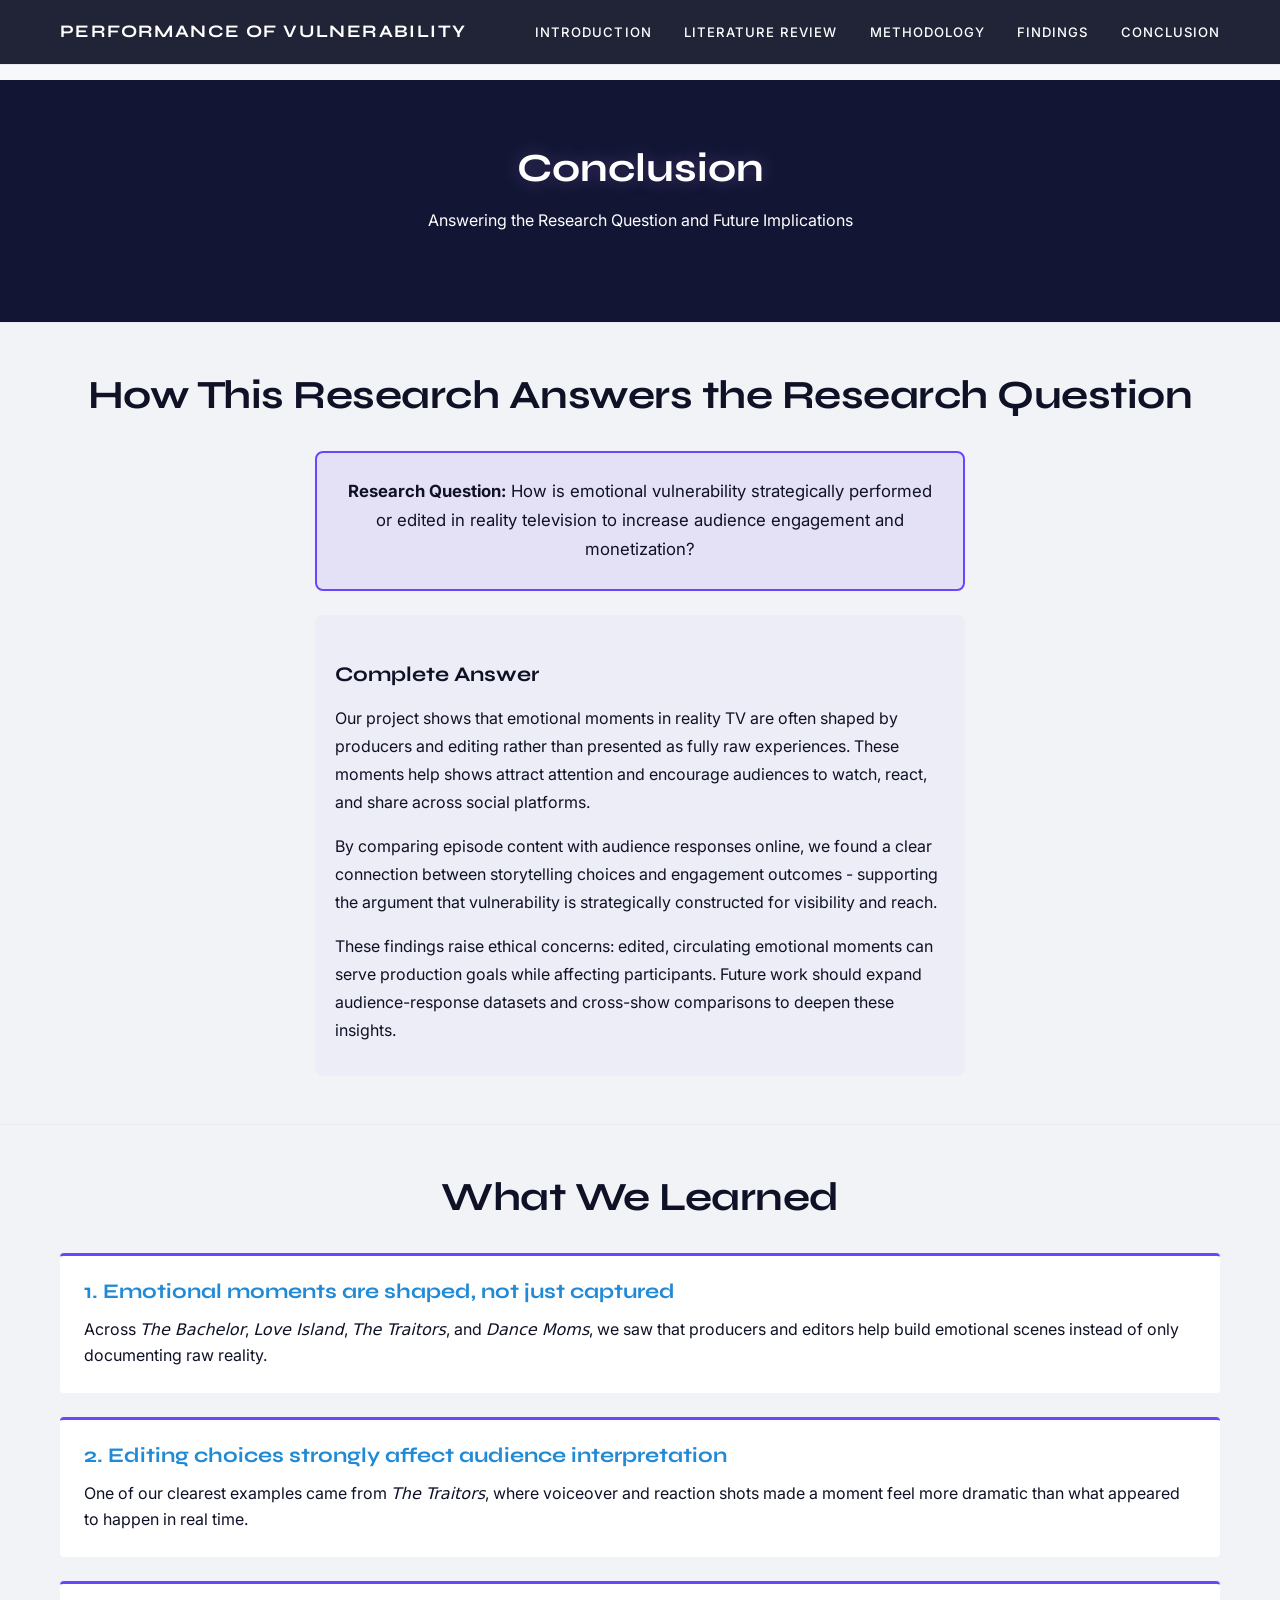
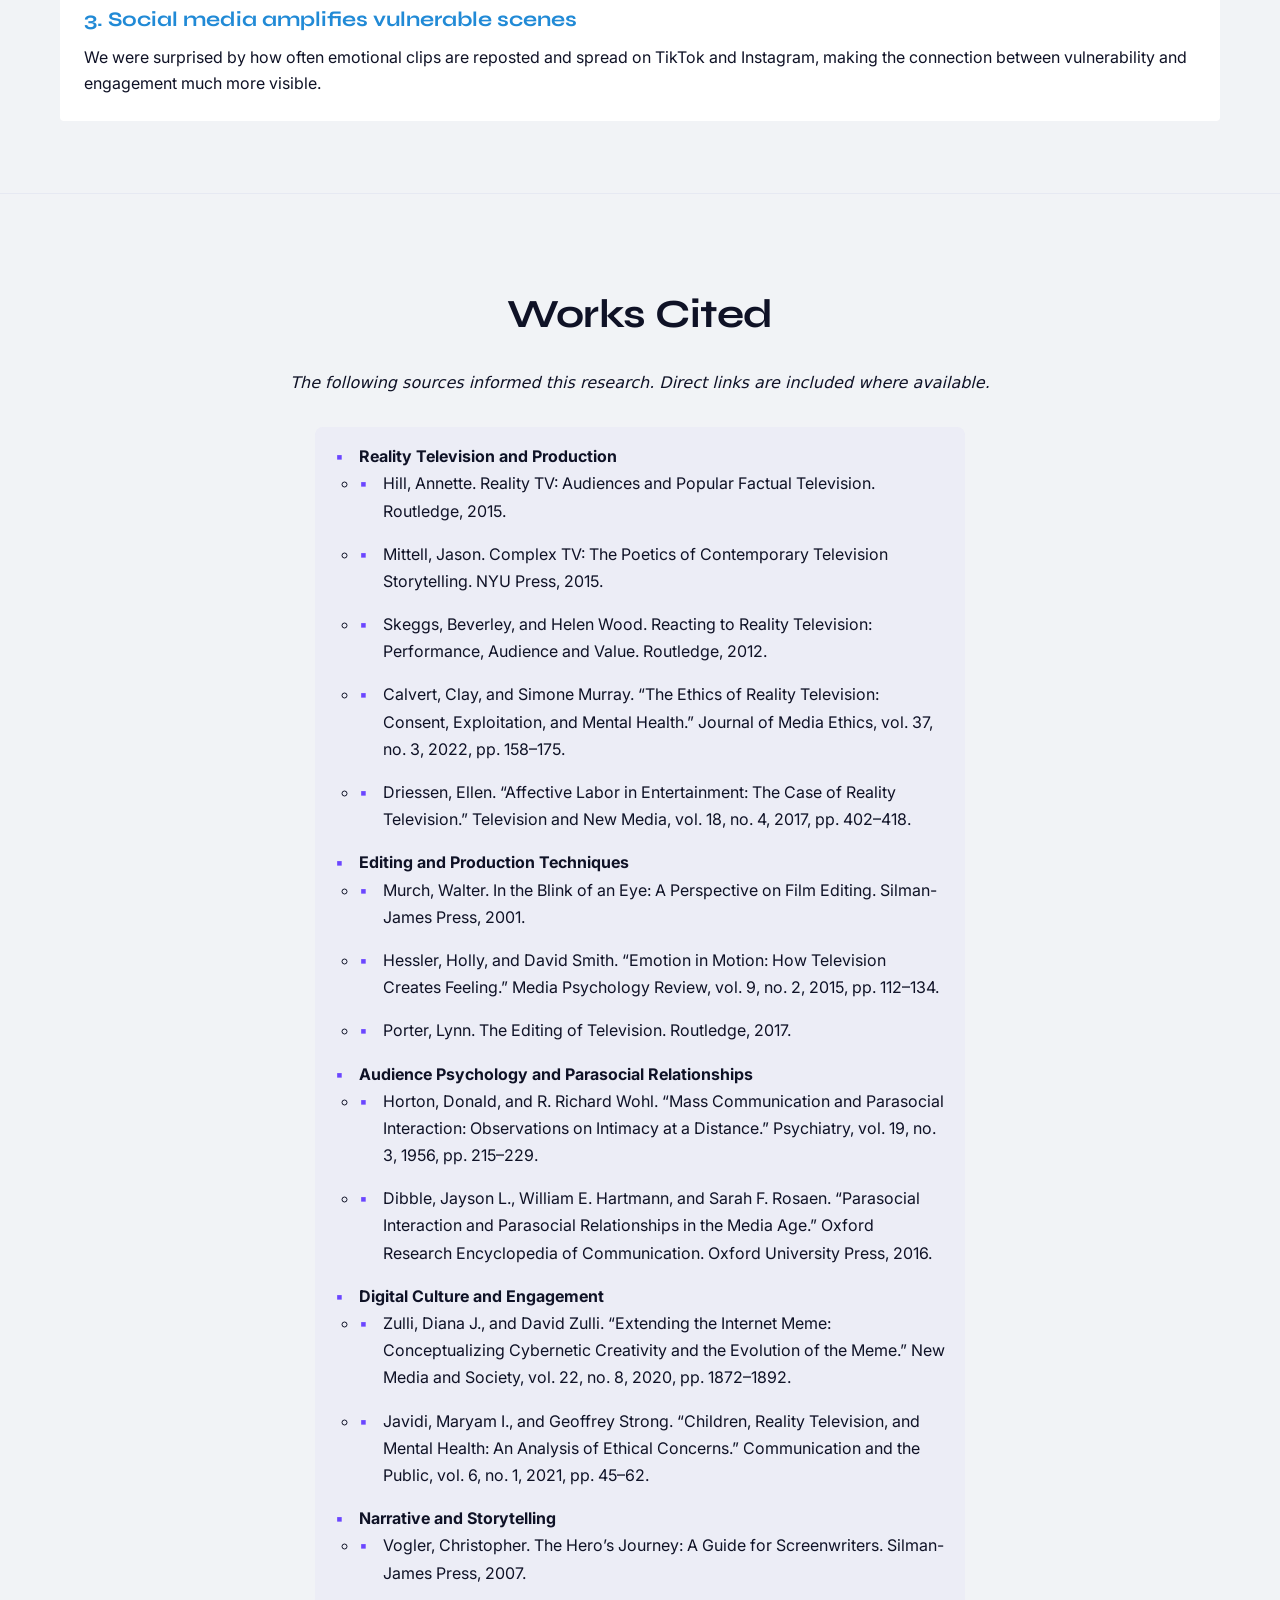
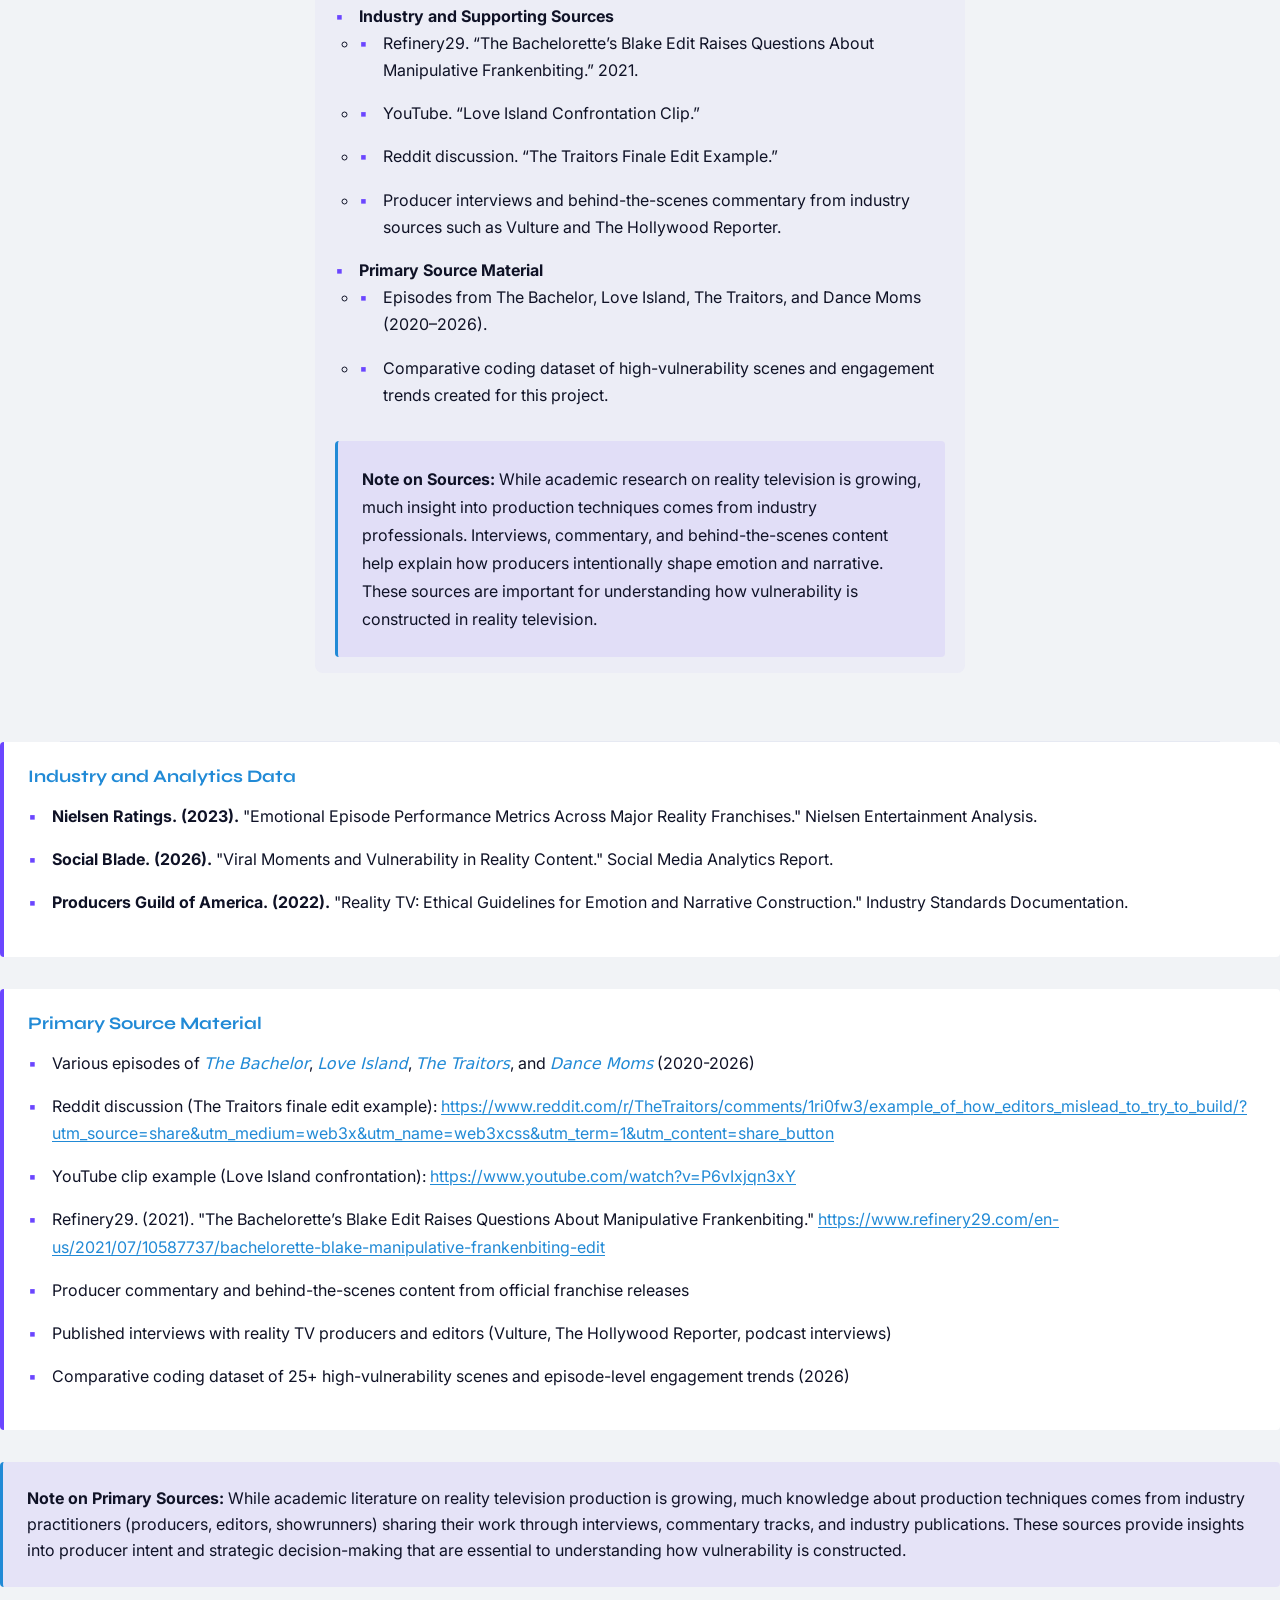
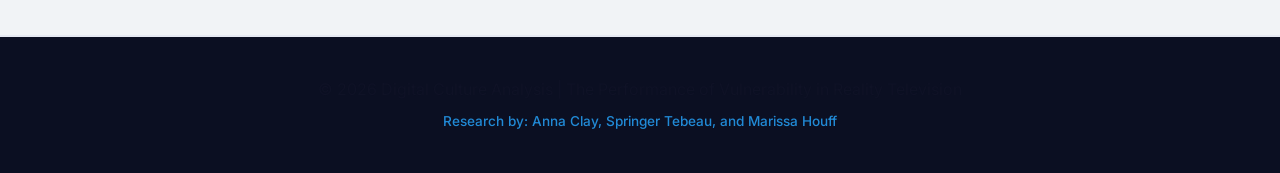
==== commit 8402c716: "remove em dashes" ====
--- a/conclusion.html
+++ b/conclusion.html
@@ -53,7 +53,7 @@
               <h3>Complete Answer</h3>
               <p>Our project shows that emotional moments in reality TV are often shaped by producers and editing rather than presented as fully raw experiences. These moments help shows attract attention and encourage audiences to watch, react, and share across social platforms.</p>
 
-              <p>By comparing episode content with audience responses online, we found a clear connection between storytelling choices and engagement outcomes — supporting the argument that vulnerability is strategically constructed for visibility and reach.</p>
+              <p>By comparing episode content with audience responses online, we found a clear connection between storytelling choices and engagement outcomes - supporting the argument that vulnerability is strategically constructed for visibility and reach.</p>
 
               <p>These findings raise ethical concerns: edited, circulating emotional moments can serve production goals while affecting participants. Future work should expand audience-response datasets and cross-show comparisons to deepen these insights.</p>
             </div>
--- a/style.css
+++ b/style.css
@@ -337,7 +337,7 @@
 
 .sections-preview h2 {
   margin-bottom: 3rem;
-  color: #ffffff;
+  color: #1a1a1a !important;
 }
 
 .sections-preview h1, .sections-preview h2, .sections-preview h3, .sections-preview h4,
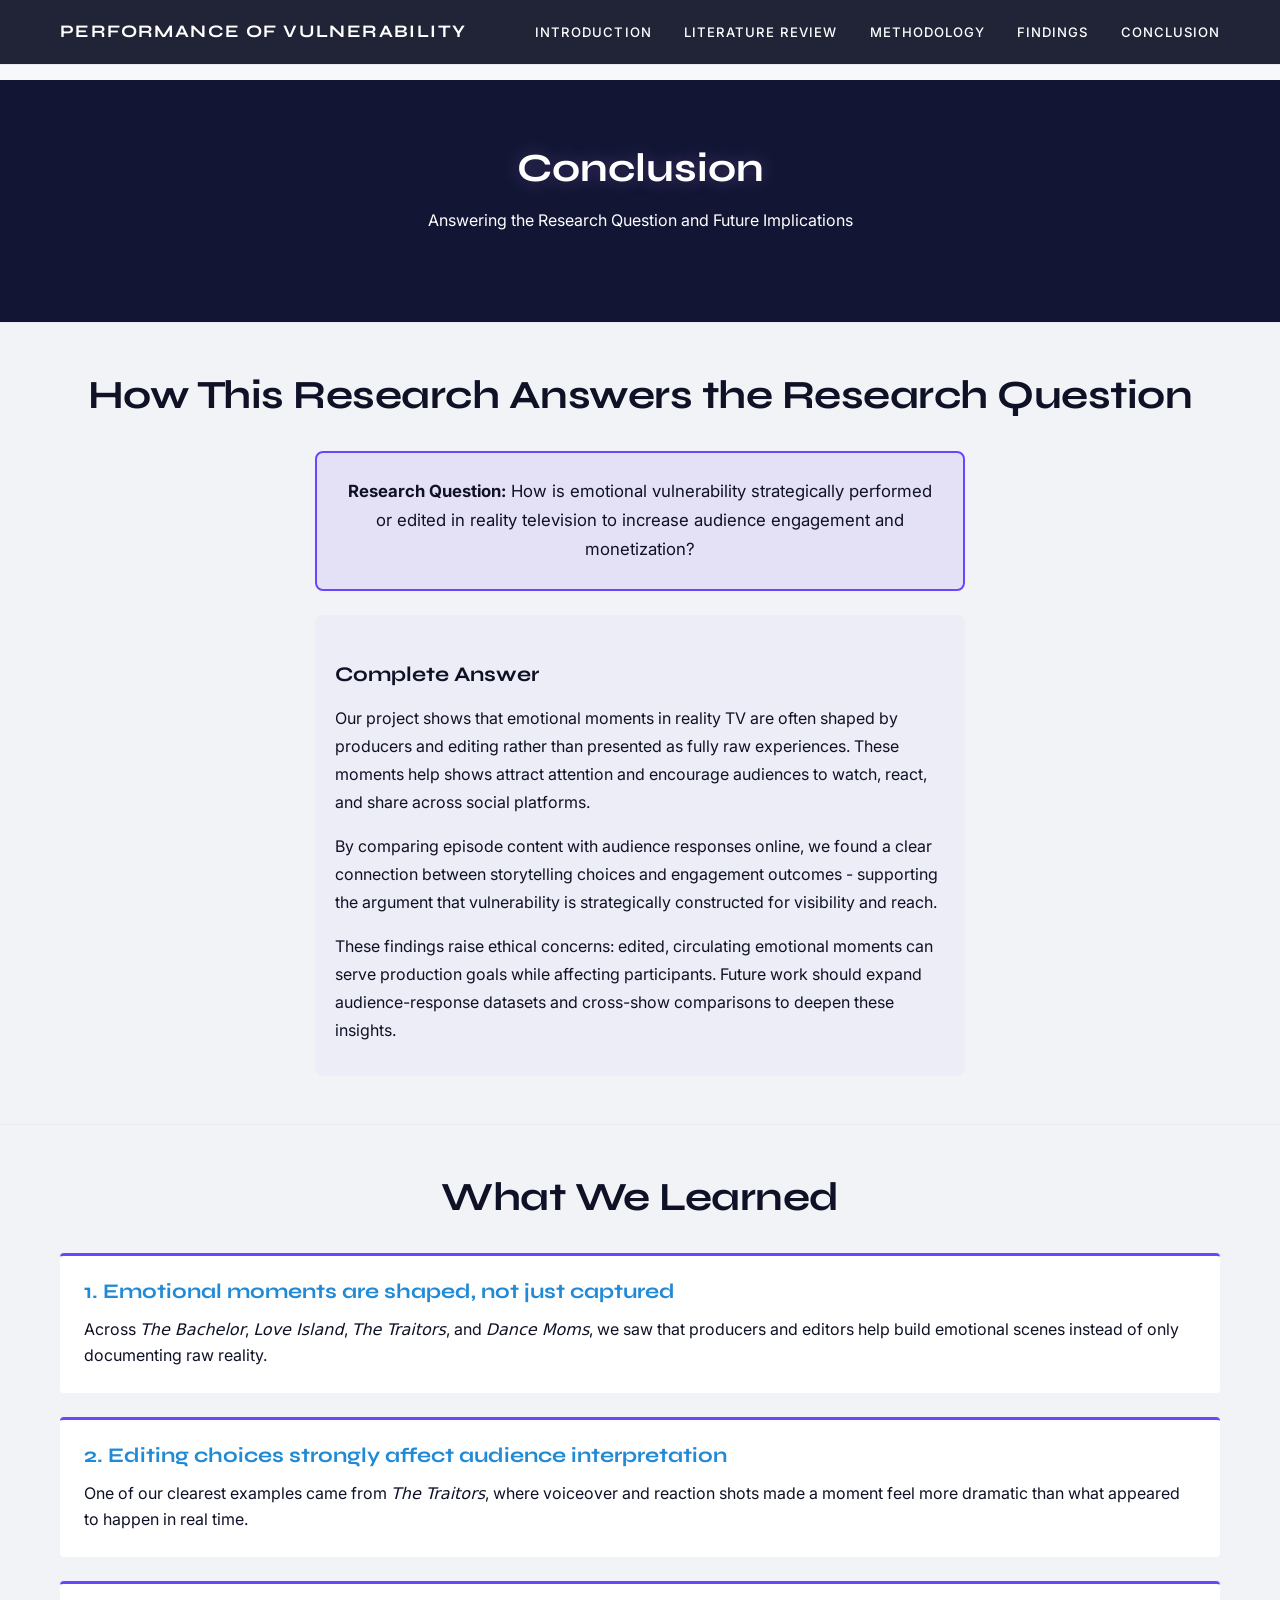
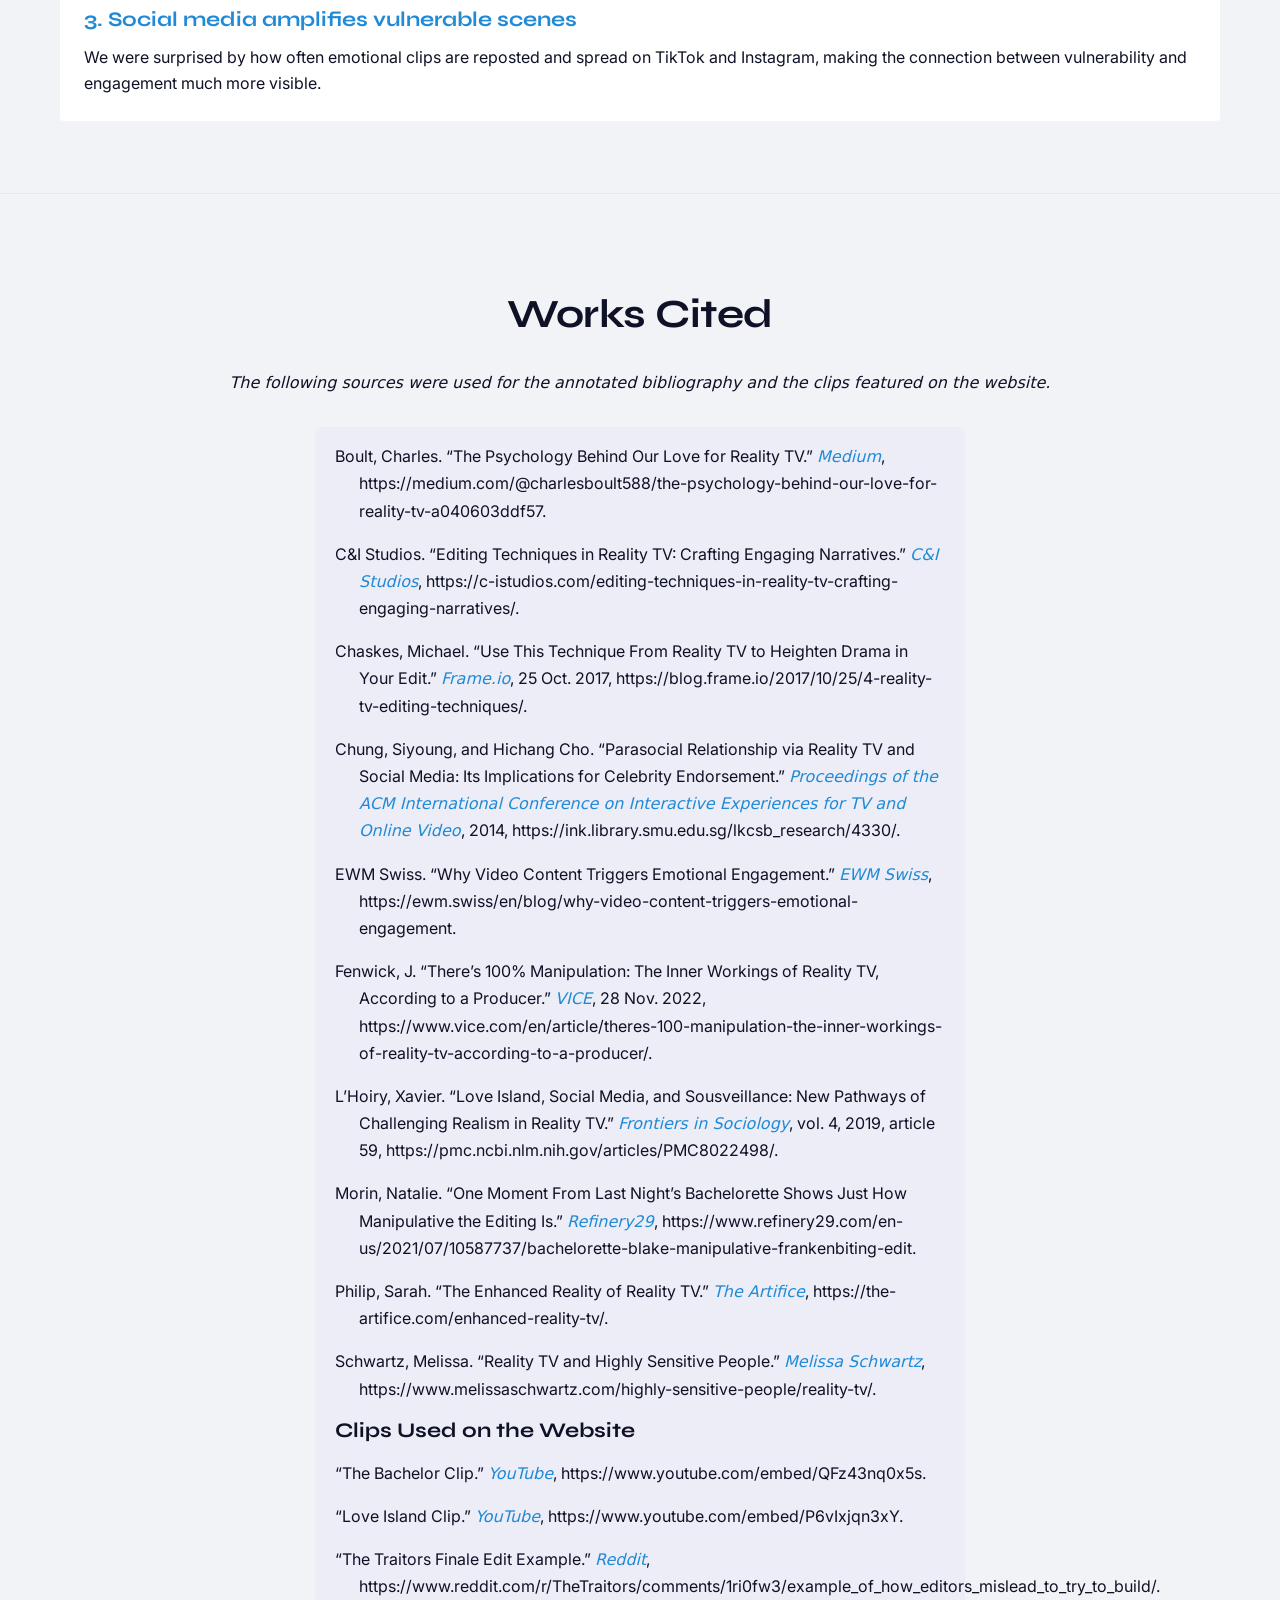
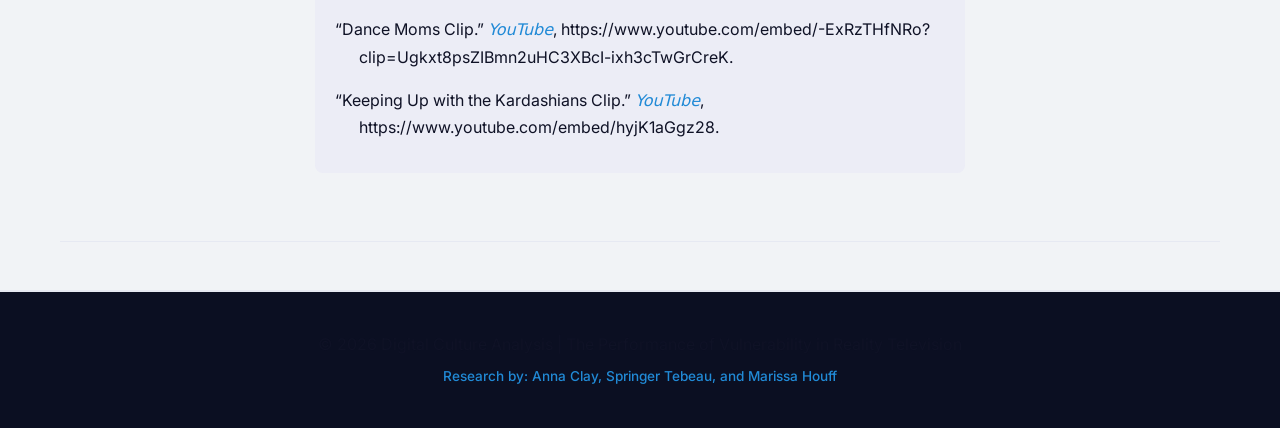
==== commit 0919e9bb: "removing text" ====
--- a/conclusion.html
+++ b/conclusion.html
@@ -101,165 +101,33 @@
           <section class="works-cited-section">
             <div class="container">
               <h2>Works Cited</h2>
-              <p class="citation-note">The following sources informed this research. Direct links are included where available.</p>
+              <p class="citation-note">The following sources were used for the annotated bibliography and the clips featured on the website.</p>
 
               <div class="content-inner chunk">
                 <ul class="citation-list">
-                  <li>
-                    <strong>Reality Television and Production</strong>
-                    <ul>
-                      <li>Hill, Annette. Reality TV: Audiences and Popular Factual Television. Routledge, 2015.</li>
-                      <li>Mittell, Jason. Complex TV: The Poetics of Contemporary Television Storytelling. NYU Press, 2015.</li>
-                      <li>Skeggs, Beverley, and Helen Wood. Reacting to Reality Television: Performance, Audience and Value. Routledge, 2012.</li>
-                      <li>Calvert, Clay, and Simone Murray. “The Ethics of Reality Television: Consent, Exploitation, and Mental Health.” Journal of Media Ethics, vol. 37, no. 3, 2022, pp. 158–175.</li>
-                      <li>Driessen, Ellen. “Affective Labor in Entertainment: The Case of Reality Television.” Television and New Media, vol. 18, no. 4, 2017, pp. 402–418.</li>
-                    </ul>
-                  </li>
-
-                  <li>
-                    <strong>Editing and Production Techniques</strong>
-                    <ul>
-                      <li>Murch, Walter. In the Blink of an Eye: A Perspective on Film Editing. Silman-James Press, 2001.</li>
-                      <li>Hessler, Holly, and David Smith. “Emotion in Motion: How Television Creates Feeling.” Media Psychology Review, vol. 9, no. 2, 2015, pp. 112–134.</li>
-                      <li>Porter, Lynn. The Editing of Television. Routledge, 2017.</li>
-                    </ul>
-                  </li>
-
-                  <li>
-                    <strong>Audience Psychology and Parasocial Relationships</strong>
-                    <ul>
-                      <li>Horton, Donald, and R. Richard Wohl. “Mass Communication and Parasocial Interaction: Observations on Intimacy at a Distance.” Psychiatry, vol. 19, no. 3, 1956, pp. 215–229.</li>
-                      <li>Dibble, Jayson L., William E. Hartmann, and Sarah F. Rosaen. “Parasocial Interaction and Parasocial Relationships in the Media Age.” Oxford Research Encyclopedia of Communication. Oxford University Press, 2016.</li>
-                    </ul>
-                  </li>
-
-                  <li>
-                    <strong>Digital Culture and Engagement</strong>
-                    <ul>
-                      <li>Zulli, Diana J., and David Zulli. “Extending the Internet Meme: Conceptualizing Cybernetic Creativity and the Evolution of the Meme.” New Media and Society, vol. 22, no. 8, 2020, pp. 1872–1892.</li>
-                      <li>Javidi, Maryam I., and Geoffrey Strong. “Children, Reality Television, and Mental Health: An Analysis of Ethical Concerns.” Communication and the Public, vol. 6, no. 1, 2021, pp. 45–62.</li>
-                    </ul>
-                  </li>
-
-                  <li>
-                    <strong>Narrative and Storytelling</strong>
-                    <ul>
-                      <li>Vogler, Christopher. The Hero’s Journey: A Guide for Screenwriters. Silman-James Press, 2007.</li>
-                    </ul>
-                  </li>
-
-                  <li>
-                    <strong>Industry and Supporting Sources</strong>
-                    <ul>
-                      <li>Refinery29. “The Bachelorette’s Blake Edit Raises Questions About Manipulative Frankenbiting.” 2021.</li>
-                      <li>YouTube. “Love Island Confrontation Clip.”</li>
-                      <li>Reddit discussion. “The Traitors Finale Edit Example.”</li>
-                      <li>Producer interviews and behind-the-scenes commentary from industry sources such as Vulture and The Hollywood Reporter.</li>
-                    </ul>
-                  </li>
-
-                  <li>
-                    <strong>Primary Source Material</strong>
-                    <ul>
-                      <li>Episodes from The Bachelor, Love Island, The Traitors, and Dance Moms (2020–2026).</li>
-                      <li>Comparative coding dataset of high-vulnerability scenes and engagement trends created for this project.</li>
-                    </ul>
-                  </li>
+                  <li>Boult, Charles. “The Psychology Behind Our Love for Reality TV.” <em>Medium</em>, https://medium.com/@charlesboult588/the-psychology-behind-our-love-for-reality-tv-a040603ddf57.</li>
+                  <li>C&amp;I Studios. “Editing Techniques in Reality TV: Crafting Engaging Narratives.” <em>C&amp;I Studios</em>, https://c-istudios.com/editing-techniques-in-reality-tv-crafting-engaging-narratives/.</li>
+                  <li>Chaskes, Michael. “Use This Technique From Reality TV to Heighten Drama in Your Edit.” <em>Frame.io</em>, 25 Oct. 2017, https://blog.frame.io/2017/10/25/4-reality-tv-editing-techniques/.</li>
+                  <li>Chung, Siyoung, and Hichang Cho. “Parasocial Relationship via Reality TV and Social Media: Its Implications for Celebrity Endorsement.” <em>Proceedings of the ACM International Conference on Interactive Experiences for TV and Online Video</em>, 2014, https://ink.library.smu.edu.sg/lkcsb_research/4330/.</li>
+                  <li>EWM Swiss. “Why Video Content Triggers Emotional Engagement.” <em>EWM Swiss</em>, https://ewm.swiss/en/blog/why-video-content-triggers-emotional-engagement.</li>
+                  <li>Fenwick, J. “There’s 100% Manipulation: The Inner Workings of Reality TV, According to a Producer.” <em>VICE</em>, 28 Nov. 2022, https://www.vice.com/en/article/theres-100-manipulation-the-inner-workings-of-reality-tv-according-to-a-producer/.</li>
+                  <li>L’Hoiry, Xavier. “Love Island, Social Media, and Sousveillance: New Pathways of Challenging Realism in Reality TV.” <em>Frontiers in Sociology</em>, vol. 4, 2019, article 59, https://pmc.ncbi.nlm.nih.gov/articles/PMC8022498/.</li>
+                  <li>Morin, Natalie. “One Moment From Last Night’s Bachelorette Shows Just How Manipulative the Editing Is.” <em>Refinery29</em>, https://www.refinery29.com/en-us/2021/07/10587737/bachelorette-blake-manipulative-frankenbiting-edit.</li>
+                  <li>Philip, Sarah. “The Enhanced Reality of Reality TV.” <em>The Artifice</em>, https://the-artifice.com/enhanced-reality-tv/.</li>
+                  <li>Schwartz, Melissa. “Reality TV and Highly Sensitive People.” <em>Melissa Schwartz</em>, https://www.melissaschwartz.com/highly-sensitive-people/reality-tv/.</li>
                 </ul>
 
-                <div class="citation-note-box">
-                  <p><strong>Note on Sources:</strong> While academic research on reality television is growing, much insight into production techniques comes from industry professionals. Interviews, commentary, and behind-the-scenes content help explain how producers intentionally shape emotion and narrative. These sources are important for understanding how vulnerability is constructed in reality television.</p>
-                </div>
+                <h3>Clips Used on the Website</h3>
+                <ul class="citation-list">
+                  <li>“The Bachelor Clip.” <em>YouTube</em>, https://www.youtube.com/embed/QFz43nq0x5s.</li>
+                  <li>“Love Island Clip.” <em>YouTube</em>, https://www.youtube.com/embed/P6vIxjqn3xY.</li>
+                  <li>“The Traitors Finale Edit Example.” <em>Reddit</em>, https://www.reddit.com/r/TheTraitors/comments/1ri0fw3/example_of_how_editors_mislead_to_try_to_build/.</li>
+                  <li>“Dance Moms Clip.” <em>YouTube</em>, https://www.youtube.com/embed/-ExRzTHfNRo?clip=Ugkxt8psZIBmn2uHC3XBcI-ixh3cTwGrCreK.</li>
+                  <li>“Keeping Up with the Kardashians Clip.” <em>YouTube</em>, https://www.youtube.com/embed/hyjK1aGgz28.</li>
+                </ul>
               </div>
             </div>
           </section>
-              </li>
-            </ul>
-          </div>
-
-          <div class="citation-category">
-            <h3>Industry and Analytics Data</h3>
-            <ul class="citation-list">
-              <li>
-                <strong>Nielsen Ratings. (2023).</strong> "Emotional Episode
-                Performance Metrics Across Major Reality Franchises." Nielsen
-                Entertainment Analysis.
-              </li>
-              <li>
-                <strong>Social Blade. (2026).</strong> "Viral Moments and
-                Vulnerability in Reality Content." Social Media Analytics
-                Report.
-              </li>
-              <li>
-                <strong>Producers Guild of America. (2022).</strong> "Reality
-                TV: Ethical Guidelines for Emotion and Narrative Construction."
-                Industry Standards Documentation.
-              </li>
-            </ul>
-          </div>
-
-          <div class="citation-category">
-            <h3>Primary Source Material</h3>
-            <ul class="citation-list">
-              <li>
-                Various episodes of <em>The Bachelor</em>, <em>Love Island</em>,
-                <em>The Traitors</em>, and <em>Dance Moms</em> (2020-2026)
-              </li>
-              <li>
-                Reddit discussion (The Traitors finale edit example):
-                <a
-                  href="https://www.reddit.com/r/TheTraitors/comments/1ri0fw3/example_of_how_editors_mislead_to_try_to_build/?utm_source=share&utm_medium=web3x&utm_name=web3xcss&utm_term=1&utm_content=share_button"
-                  target="_blank"
-                  rel="noopener noreferrer"
-                  >https://www.reddit.com/r/TheTraitors/comments/1ri0fw3/example_of_how_editors_mislead_to_try_to_build/?utm_source=share&utm_medium=web3x&utm_name=web3xcss&utm_term=1&utm_content=share_button</a
-                >
-              </li>
-              <li>
-                YouTube clip example (Love Island confrontation):
-                <a
-                  href="https://www.youtube.com/watch?v=P6vIxjqn3xY"
-                  target="_blank"
-                  rel="noopener noreferrer"
-                  >https://www.youtube.com/watch?v=P6vIxjqn3xY</a
-                >
-              </li>
-              <li>
-                Refinery29. (2021). "The Bachelorette’s Blake Edit Raises
-                Questions About Manipulative Frankenbiting."
-                <a
-                  href="https://www.refinery29.com/en-us/2021/07/10587737/bachelorette-blake-manipulative-frankenbiting-edit"
-                  target="_blank"
-                  rel="noopener noreferrer"
-                  >https://www.refinery29.com/en-us/2021/07/10587737/bachelorette-blake-manipulative-frankenbiting-edit</a
-                >
-              </li>
-              <li>
-                Producer commentary and behind-the-scenes content from official
-                franchise releases
-              </li>
-              <li>
-                Published interviews with reality TV producers and editors
-                (Vulture, The Hollywood Reporter, podcast interviews)
-              </li>
-              <li>
-                Comparative coding dataset of 25+ high-vulnerability scenes and
-                episode-level engagement trends (2026)
-              </li>
-            </ul>
-          </div>
-
-          <div class="citation-note-box">
-            <p>
-              <strong>Note on Primary Sources:</strong> While academic
-              literature on reality television production is growing, much
-              knowledge about production techniques comes from industry
-              practitioners (producers, editors, showrunners) sharing their work
-              through interviews, commentary tracks, and industry publications.
-              These sources provide insights into producer intent and strategic
-              decision-making that are essential to understanding how
-              vulnerability is constructed.
-            </p>
-          </div>
         </div>
       </section>
     </main>
--- a/style.css
+++ b/style.css
@@ -201,15 +201,15 @@
   display: flex;
   align-items: center;
   justify-content: center;
-  background: #121634;
+  background: var(--primary-color);
   position: relative;
   overflow: hidden;
-  color: #ffffff;
+  color: var(--text-light);
 }
 
 .hero h1, .hero h2, .hero h3, .hero h4,
 .hero p, .hero li, .hero strong {
-  color: #ffffff;
+  color: var(--text-light);
 }
 
 .hero::before {
@@ -219,9 +219,9 @@
   right: -10%;
   width: 420px;
   height: 420px;
-  border: 1px solid rgba(126, 230, 255, 0.25);
+  border: 1px solid rgba(107, 70, 255, 0.16);
   border-radius: 50%;
-  box-shadow: 0 0 120px rgba(200, 139, 255, 0.28);
+  box-shadow: 0 0 120px rgba(107, 70, 255, 0.1);
   animation: pulse-glow 8s ease-in-out infinite;
 }
 
@@ -256,40 +256,41 @@
 .hero-title {
   font-size: 3.5rem;
   margin-bottom: 1rem;
-  color: #ffffff;
+  color: var(--text-light);
   font-weight: 800;
   letter-spacing: -0.02em;
-  text-shadow: 0 0 22px rgba(107, 70, 255, 0.12);
+  text-shadow: none;
 }
 
 .hero-subtitle {
   font-size: 1.4rem;
-  color: #f0f0f0;
+  color: var(--text-muted);
   margin-bottom: 2rem;
   font-weight: 300;
 }
 
 .hero-question {
   font-size: 1.1rem;
-  color: #ffffff;
+  color: var(--text-light);
   font-weight: 600;
   font-style: italic;
 }
 
 .research-box {
-  background: rgba(var(--accent-rgb), 0.14);
+  background: #ffffff;
   border-left: 4px solid var(--accent-color);
   padding: 1.5rem;
-  border-radius: 4px;
+  border-radius: 8px;
   max-width: 700px;
   margin: 0 auto;
+  box-shadow: 0 18px 40px rgba(15, 18, 38, 0.08);
 }
 
 .research-label {
   font-size: 0.9rem;
   text-transform: uppercase;
   letter-spacing: 1px;
-  color: #ffffff;
+  color: var(--accent-color);
   margin-bottom: 0.5rem;
 }
 
@@ -331,18 +332,18 @@
 
 .sections-preview {
   padding: 4rem 0;
-  background: #121634;
-  color: #ffffff;
+  background: var(--surface-alt);
+  color: var(--text-light);
 }
 
 .sections-preview h2 {
   margin-bottom: 3rem;
-  color: #1a1a1a !important;
+  color: var(--text-light) !important;
 }
 
 .sections-preview h1, .sections-preview h2, .sections-preview h3, .sections-preview h4,
 .sections-preview p, .sections-preview li, .sections-preview strong {
-  color: #ffffff;
+  color: var(--text-light);
 }
 
 .preview-grid {
@@ -1728,21 +1729,20 @@
 .citation-list {
   list-style: none;
   padding-left: 0;
+  margin-left: 0;
 }
 
 .citation-list li {
   color: var(--text-light);
   margin-bottom: 1rem;
-  padding-left: 1.5rem;
-  position: relative;
+  padding-left: 0;
+  margin-left: 1.5rem;
+  text-indent: -1.5rem;
   line-height: 1.7;
 }
 
 .citation-list li::before {
-  content: "▪";
-  position: absolute;
-  left: 0;
-  color: var(--accent-color);
+  content: none;
 }
 
 .citation-list em {
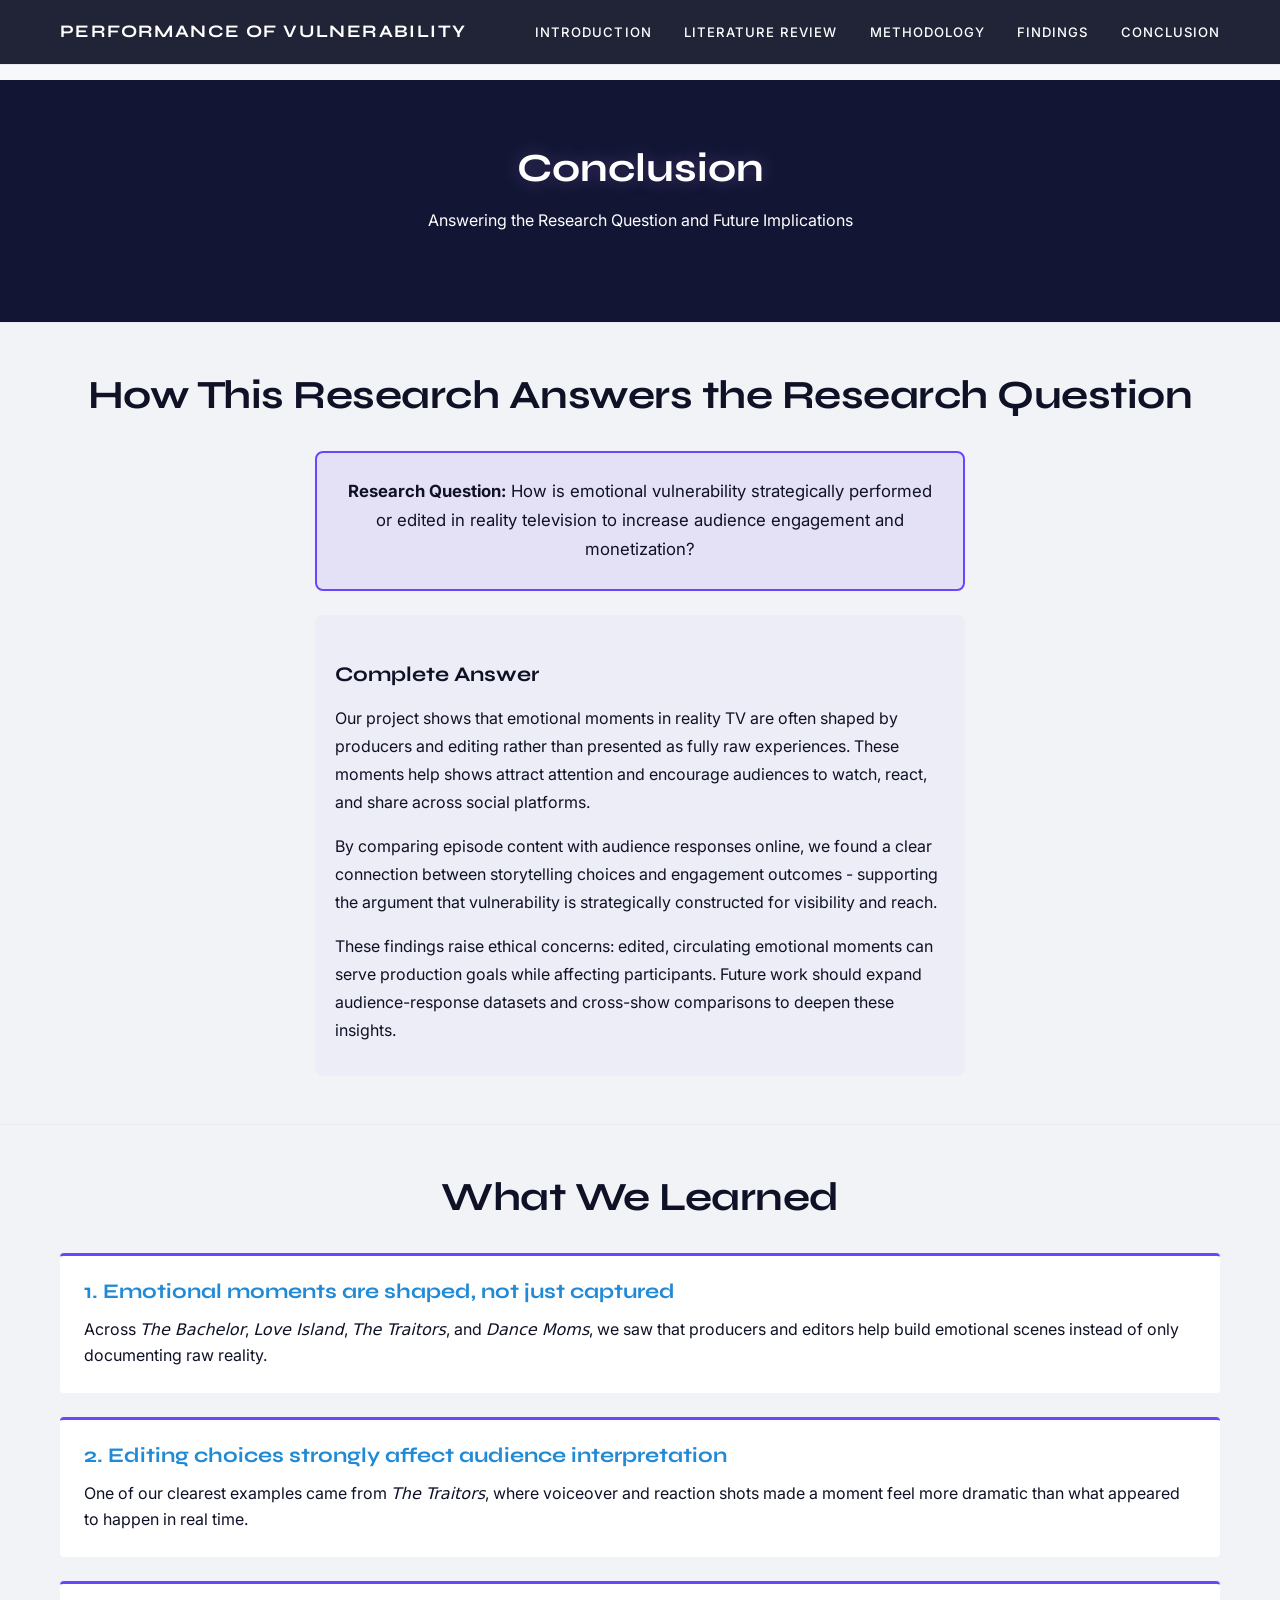
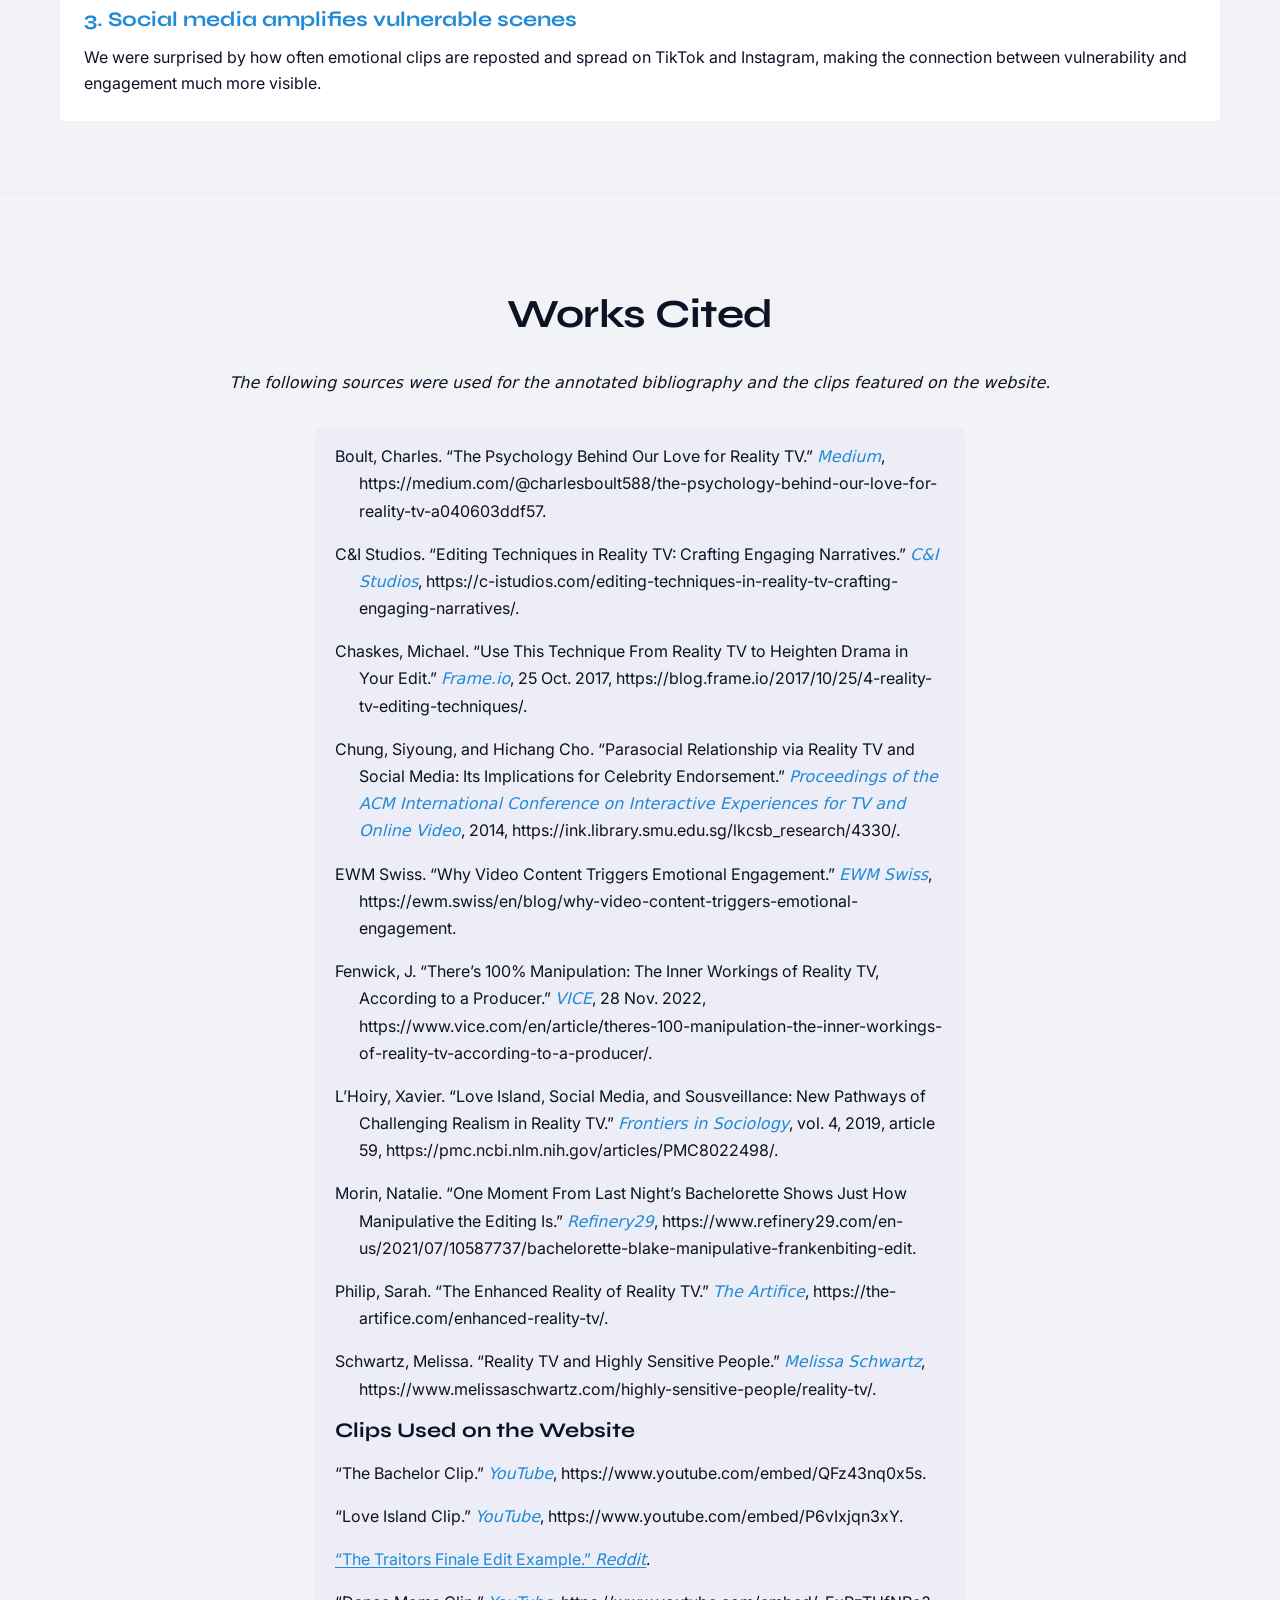
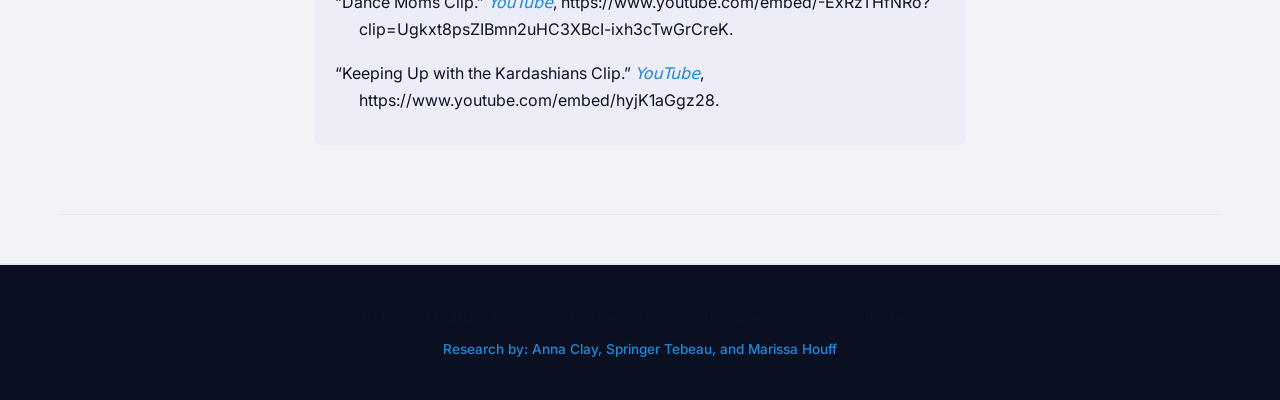
==== commit e97fab7e: "formatting" ====
--- a/conclusion.html
+++ b/conclusion.html
@@ -121,7 +121,7 @@
                 <ul class="citation-list">
                   <li>“The Bachelor Clip.” <em>YouTube</em>, https://www.youtube.com/embed/QFz43nq0x5s.</li>
                   <li>“Love Island Clip.” <em>YouTube</em>, https://www.youtube.com/embed/P6vIxjqn3xY.</li>
-                  <li>“The Traitors Finale Edit Example.” <em>Reddit</em>, https://www.reddit.com/r/TheTraitors/comments/1ri0fw3/example_of_how_editors_mislead_to_try_to_build/.</li>
+                  <li><a href="https://www.reddit.com/r/TheTraitors/comments/1ri0fw3/example_of_how_editors_mislead_to_try_to_build/" target="_blank" rel="noopener noreferrer">“The Traitors Finale Edit Example.” <em>Reddit</em></a>.</li>
                   <li>“Dance Moms Clip.” <em>YouTube</em>, https://www.youtube.com/embed/-ExRzTHfNRo?clip=Ugkxt8psZIBmn2uHC3XBcI-ixh3cTwGrCreK.</li>
                   <li>“Keeping Up with the Kardashians Clip.” <em>YouTube</em>, https://www.youtube.com/embed/hyjK1aGgz28.</li>
                 </ul>
--- a/style.css
+++ b/style.css
@@ -1333,6 +1333,8 @@
   color: var(--accent-light);
   text-decoration: underline;
   text-underline-offset: 2px;
+  overflow-wrap: anywhere;
+  word-break: break-word;
 }
 
 .case-list a:hover,
@@ -1739,6 +1741,7 @@
   margin-left: 1.5rem;
   text-indent: -1.5rem;
   line-height: 1.7;
+  overflow-wrap: anywhere;
 }
 
 .citation-list li::before {
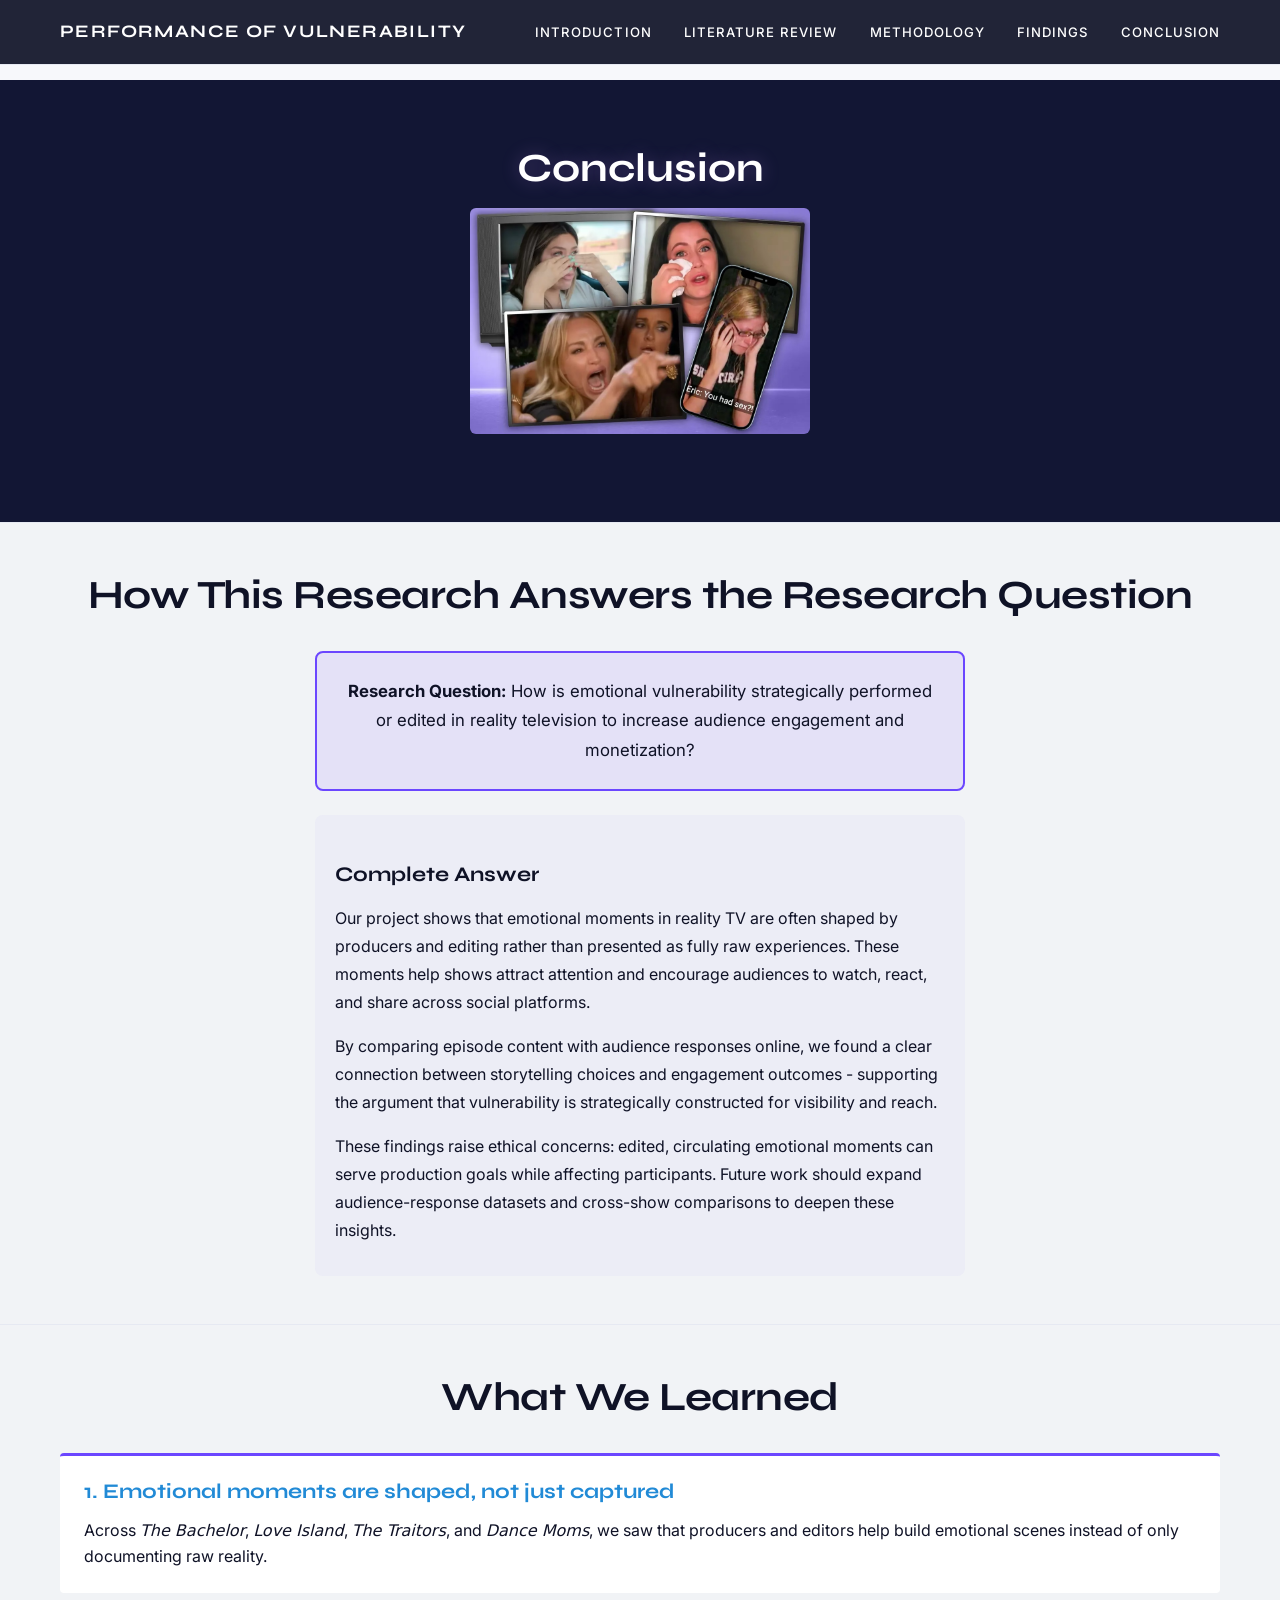
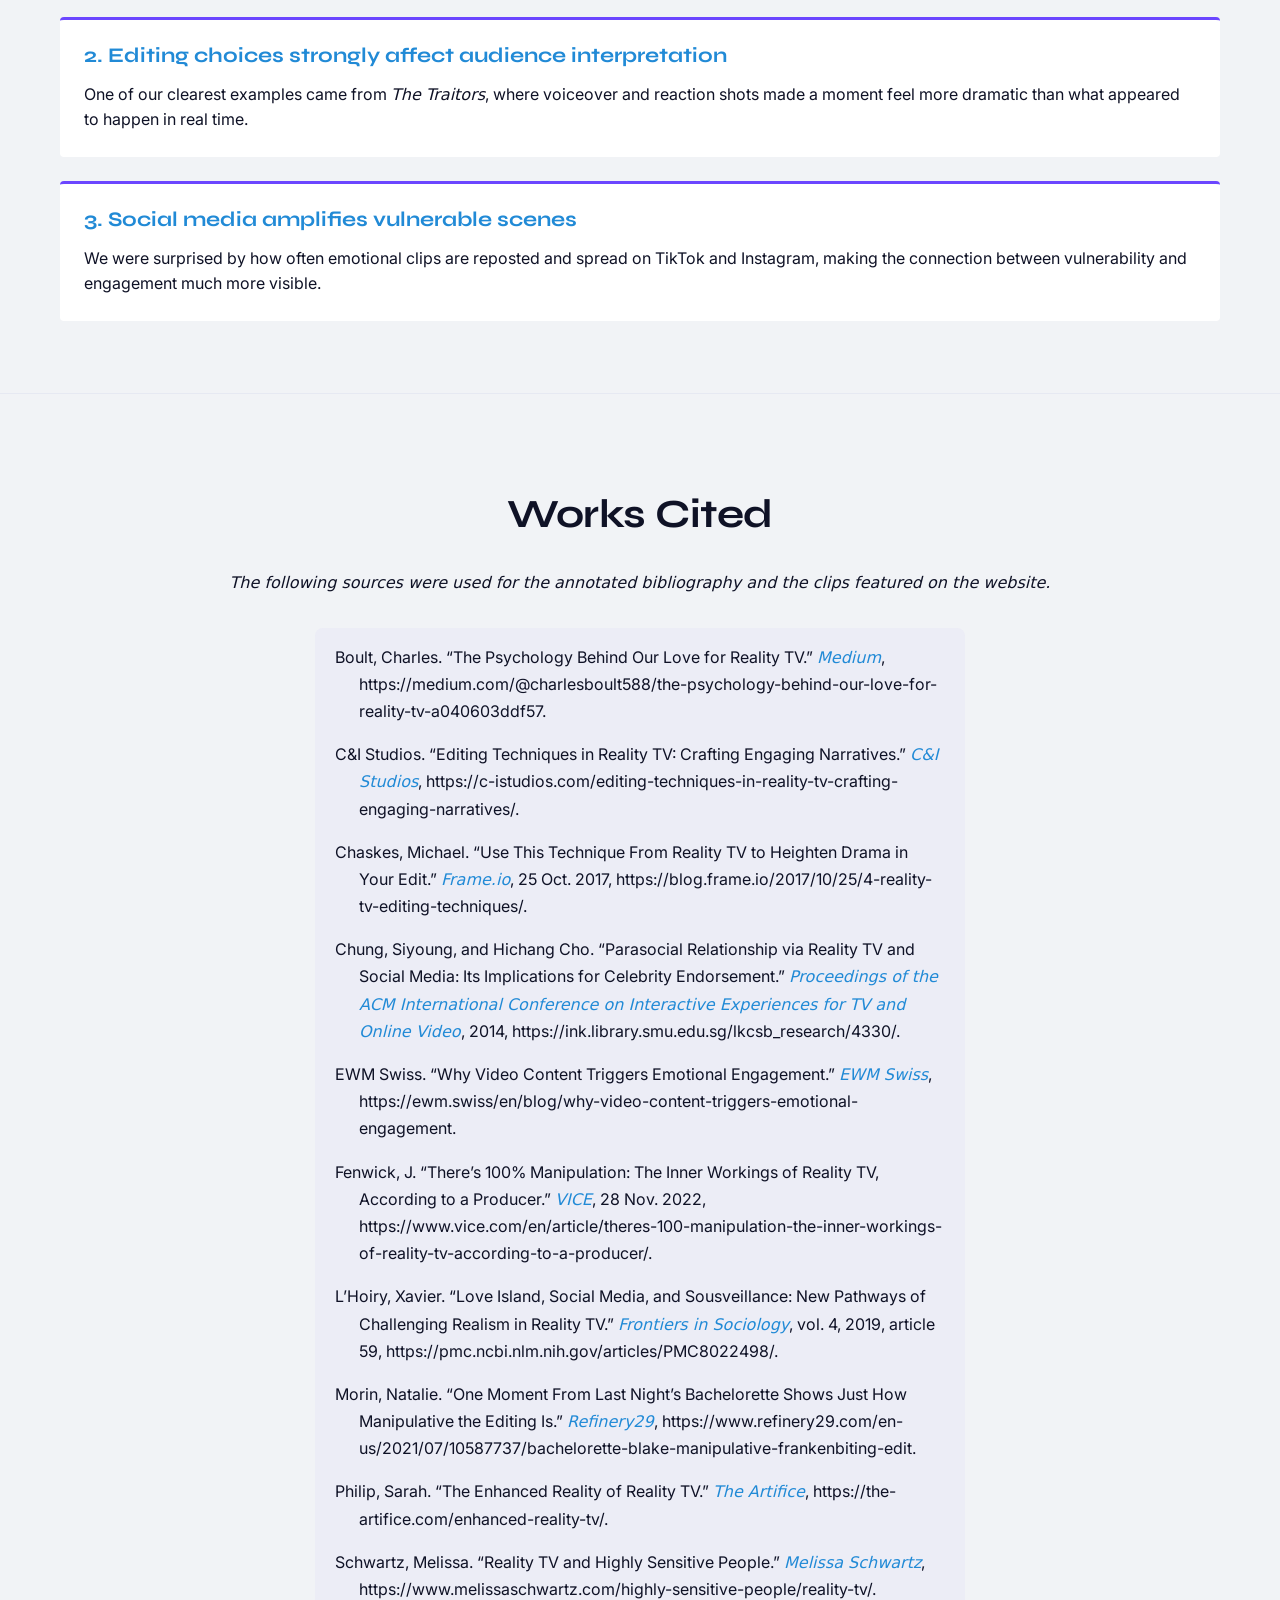
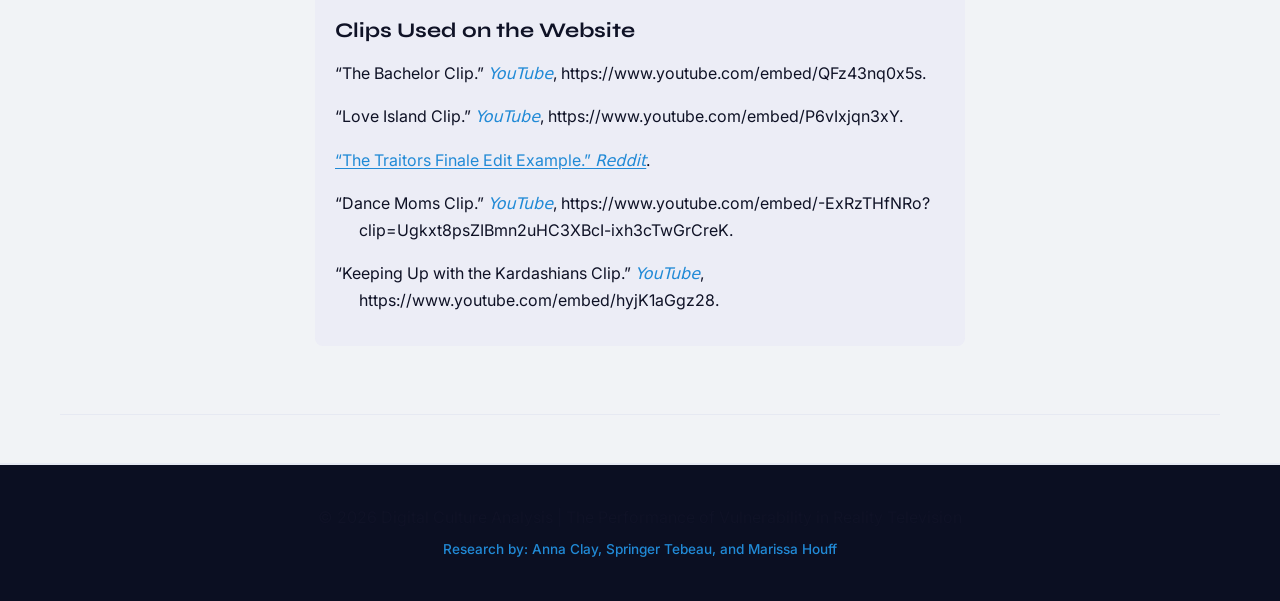
==== commit 8213cdee: "adding images" ====
--- a/conclusion.html
+++ b/conclusion.html
@@ -26,10 +26,12 @@
     </nav>
 
     <!-- Page Header -->
-    <header class="page-hero">
+    <header class="page-hero page-hero-conclusion">
       <div class="container">
         <h1>Conclusion</h1>
-        <p>Answering the Research Question and Future Implications</p>
+        <div class="page-top-image">
+          <img src="Photos/image3.png" alt="Conclusion illustration" class="page-illustration" onerror="this.onerror=null;this.src='Photos/group-placeholder.svg'" />
+        </div>
       </div>
     </header>
 
--- a/style.css
+++ b/style.css
@@ -512,6 +512,33 @@
   color: var(--accent-light);
 }
 
+/* Meet the Team caption and photo styles */
+.meet-team-caption {
+  font-size: 1.15rem;
+  margin: 0.8rem 0 0.6rem 0;
+  color: var(--text-light);
+  font-weight: 700;
+}
+
+.hero-group-photo {
+  text-align: center;
+  margin-top: 1rem;
+}
+
+.hero-group-photo img {
+  max-width: 420px;
+  width: 100%;
+  height: auto;
+  border-radius: 8px;
+  box-shadow: 0 12px 30px rgba(15,18,38,0.06);
+  display: inline-block;
+}
+
+@media (max-width: 480px) {
+  .meet-team-caption { font-size: 1rem; }
+  .hero-group-photo img { max-width: 320px; }
+}
+
 /* ============================================
    METHODOLOGY SECTION
    ============================================ */
@@ -1881,3 +1908,30 @@
     padding: 1.5rem;
   }
 }
+
+/* Center and size adjustments for literature page top image */
+.page-top-image {
+  text-align: center;
+  margin: 0.6rem 0 1rem 0;
+}
+
+.page-top-image img.page-illustration {
+  max-width: 280px;
+  width: 100%;
+  height: auto;
+  display: inline-block;
+  border-radius: 6px;
+}
+
+@media (max-width: 480px) {
+  .page-top-image img.page-illustration { max-width: 220px; }
+}
+
+/* Slightly larger top image for Conclusion page */
+.page-hero-conclusion .page-top-image img.page-illustration {
+  max-width: 340px;
+}
+
+@media (max-width: 480px) {
+  .page-hero-conclusion .page-top-image img.page-illustration { max-width: 260px; }
+}
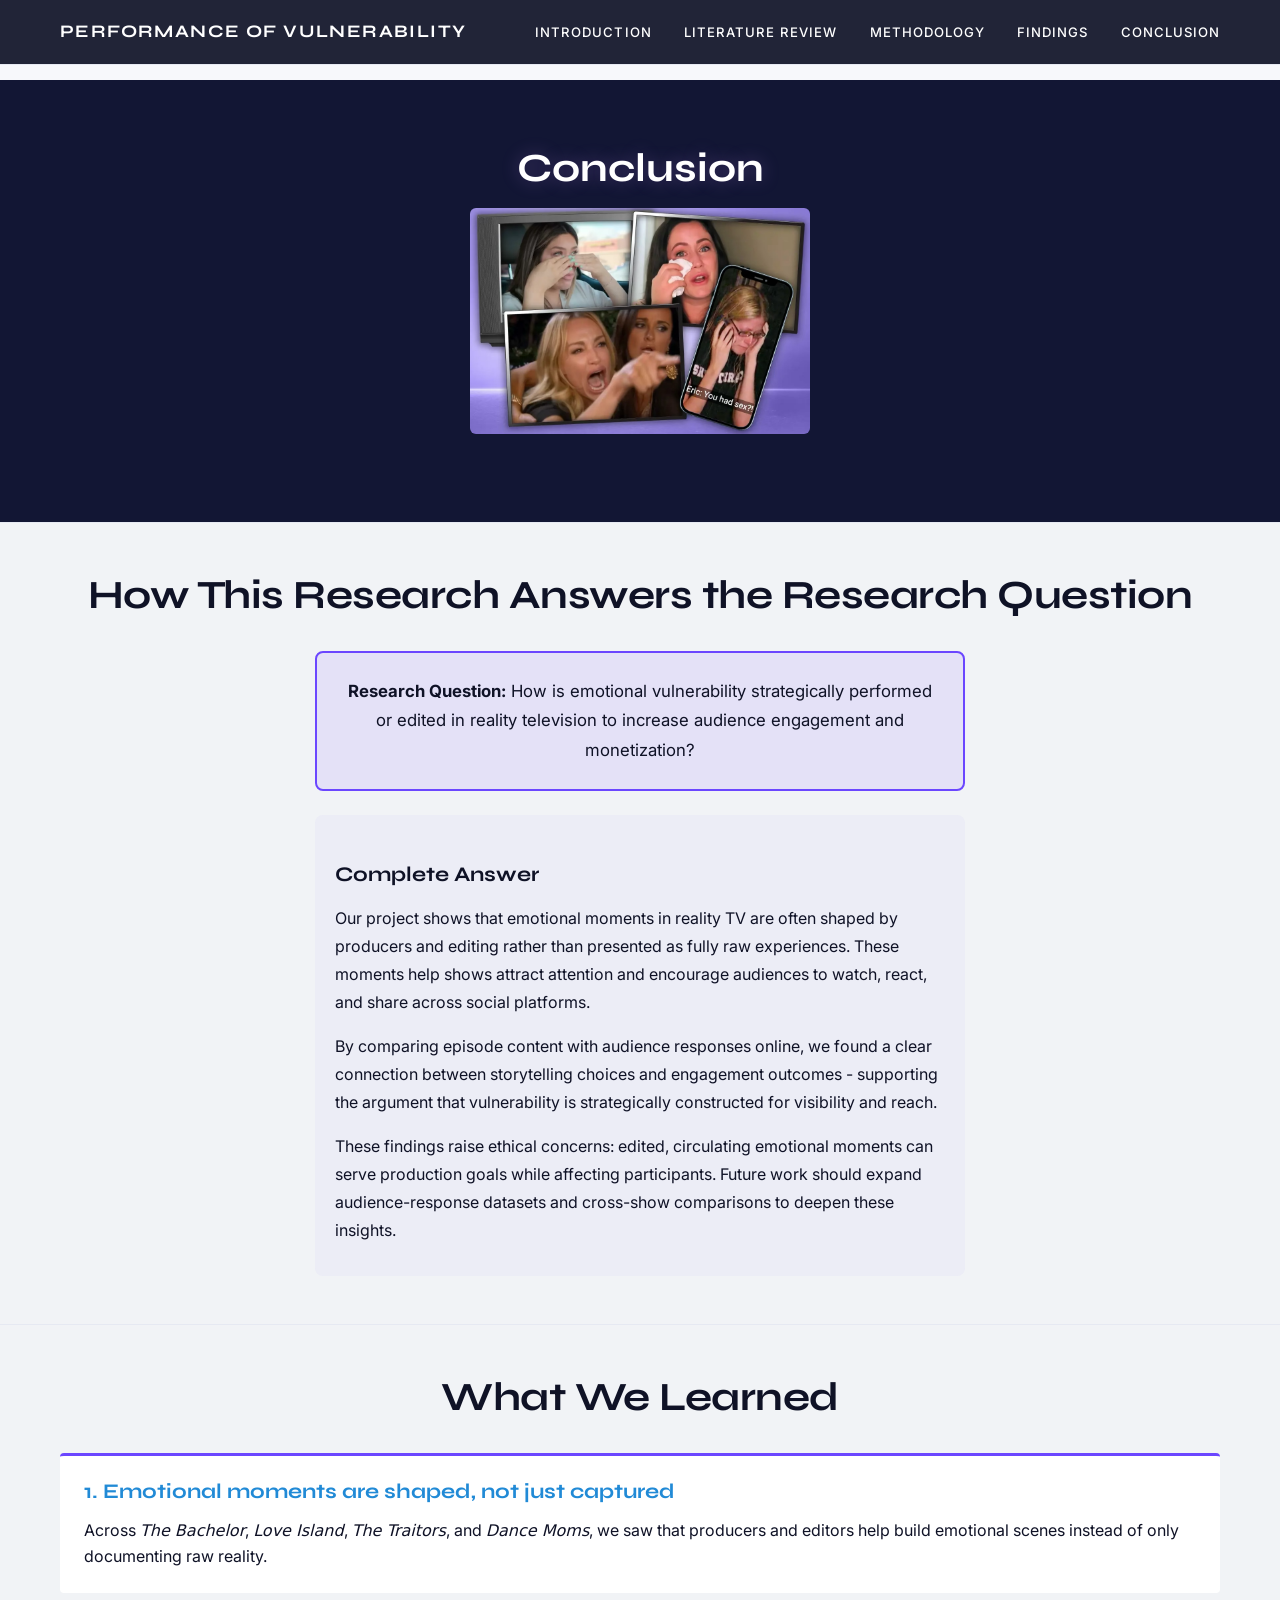
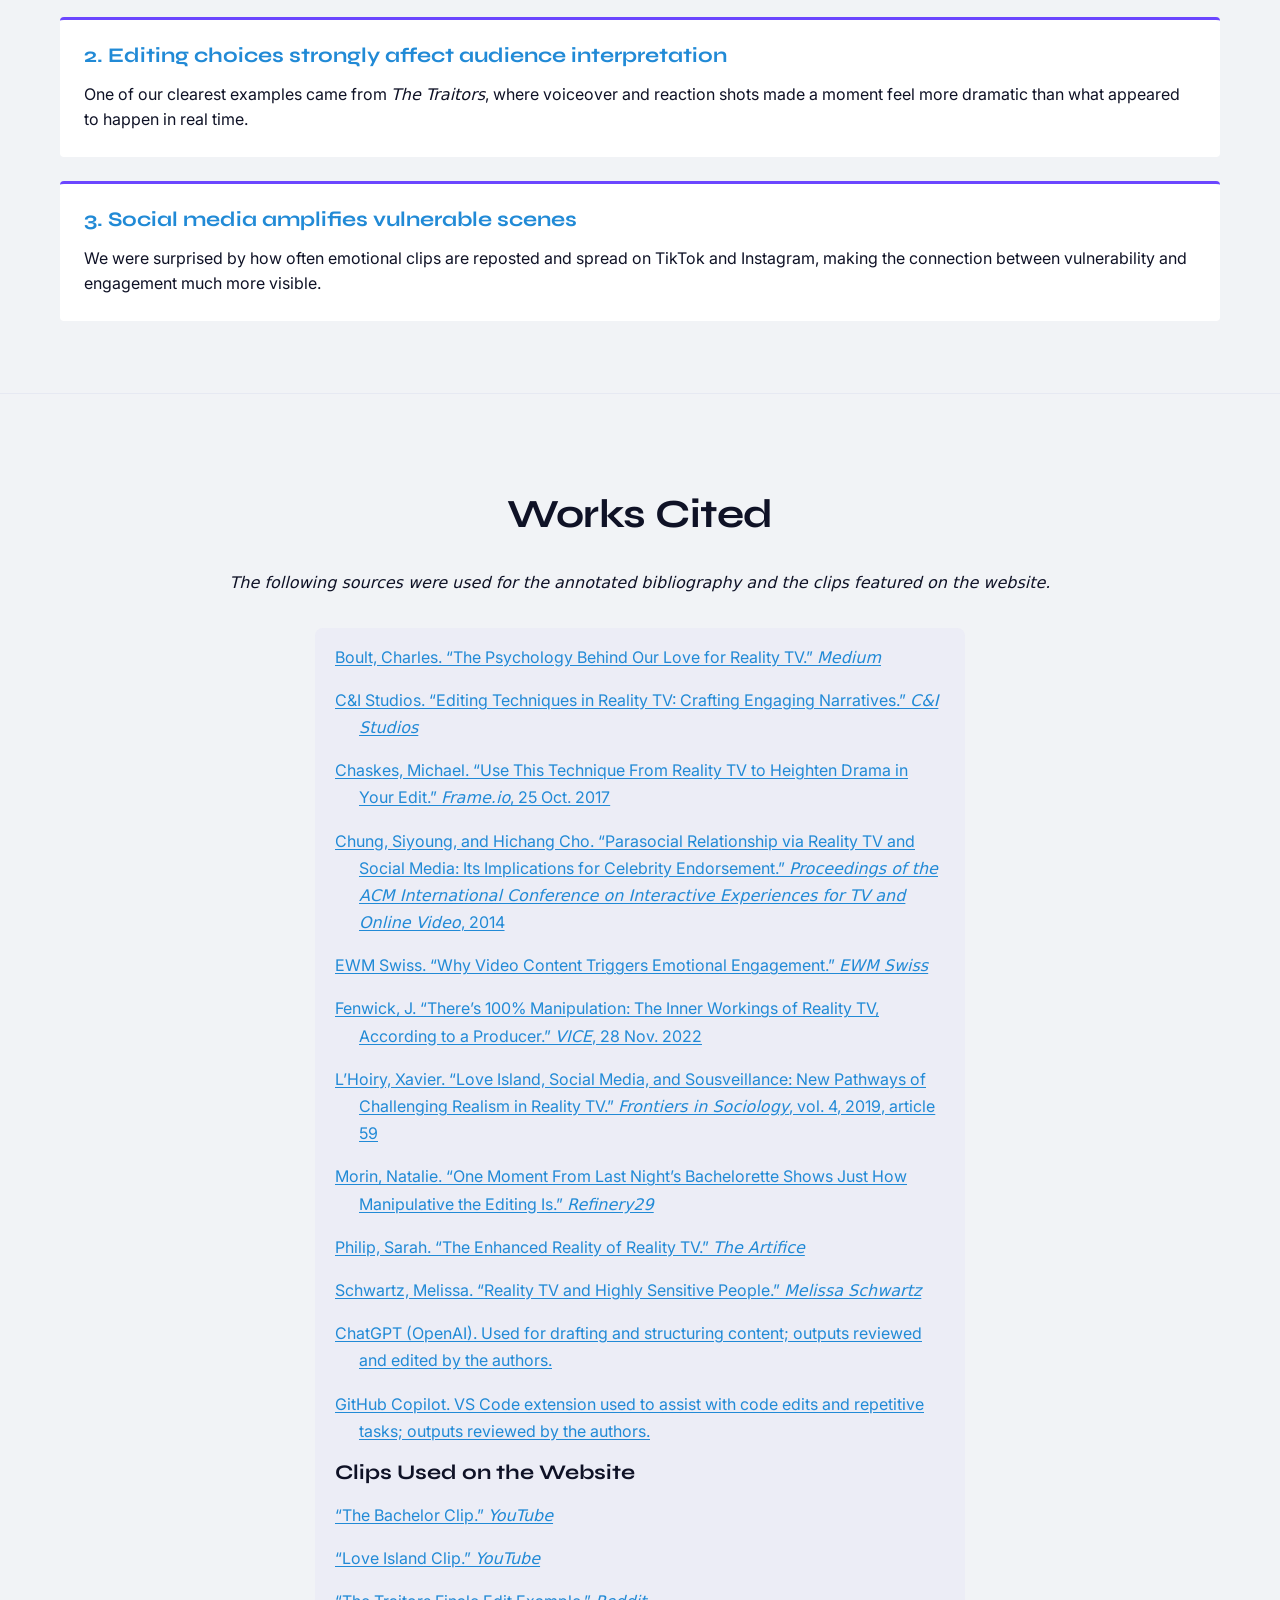
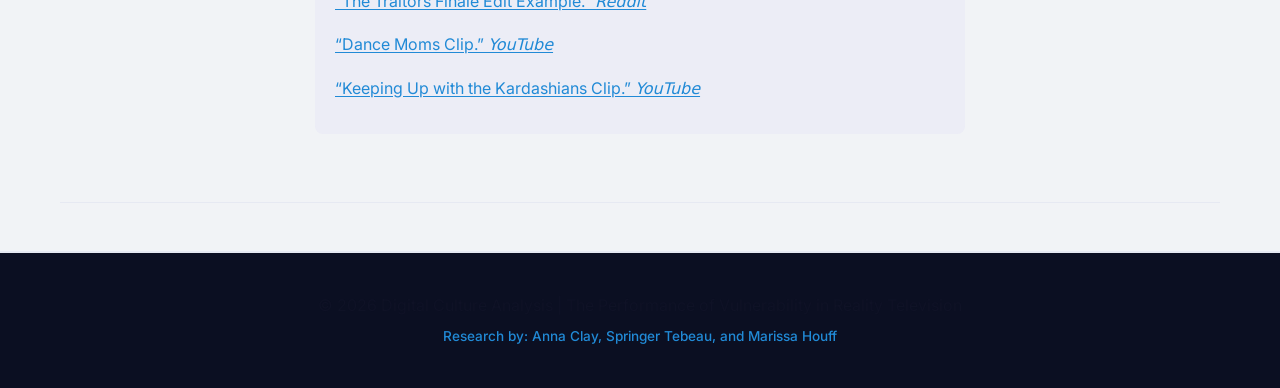
==== commit d3346ed6: "work cited" ====
--- a/conclusion.html
+++ b/conclusion.html
@@ -107,25 +107,27 @@
 
               <div class="content-inner chunk">
                 <ul class="citation-list">
-                  <li>Boult, Charles. “The Psychology Behind Our Love for Reality TV.” <em>Medium</em>, https://medium.com/@charlesboult588/the-psychology-behind-our-love-for-reality-tv-a040603ddf57.</li>
-                  <li>C&amp;I Studios. “Editing Techniques in Reality TV: Crafting Engaging Narratives.” <em>C&amp;I Studios</em>, https://c-istudios.com/editing-techniques-in-reality-tv-crafting-engaging-narratives/.</li>
-                  <li>Chaskes, Michael. “Use This Technique From Reality TV to Heighten Drama in Your Edit.” <em>Frame.io</em>, 25 Oct. 2017, https://blog.frame.io/2017/10/25/4-reality-tv-editing-techniques/.</li>
-                  <li>Chung, Siyoung, and Hichang Cho. “Parasocial Relationship via Reality TV and Social Media: Its Implications for Celebrity Endorsement.” <em>Proceedings of the ACM International Conference on Interactive Experiences for TV and Online Video</em>, 2014, https://ink.library.smu.edu.sg/lkcsb_research/4330/.</li>
-                  <li>EWM Swiss. “Why Video Content Triggers Emotional Engagement.” <em>EWM Swiss</em>, https://ewm.swiss/en/blog/why-video-content-triggers-emotional-engagement.</li>
-                  <li>Fenwick, J. “There’s 100% Manipulation: The Inner Workings of Reality TV, According to a Producer.” <em>VICE</em>, 28 Nov. 2022, https://www.vice.com/en/article/theres-100-manipulation-the-inner-workings-of-reality-tv-according-to-a-producer/.</li>
-                  <li>L’Hoiry, Xavier. “Love Island, Social Media, and Sousveillance: New Pathways of Challenging Realism in Reality TV.” <em>Frontiers in Sociology</em>, vol. 4, 2019, article 59, https://pmc.ncbi.nlm.nih.gov/articles/PMC8022498/.</li>
-                  <li>Morin, Natalie. “One Moment From Last Night’s Bachelorette Shows Just How Manipulative the Editing Is.” <em>Refinery29</em>, https://www.refinery29.com/en-us/2021/07/10587737/bachelorette-blake-manipulative-frankenbiting-edit.</li>
-                  <li>Philip, Sarah. “The Enhanced Reality of Reality TV.” <em>The Artifice</em>, https://the-artifice.com/enhanced-reality-tv/.</li>
-                  <li>Schwartz, Melissa. “Reality TV and Highly Sensitive People.” <em>Melissa Schwartz</em>, https://www.melissaschwartz.com/highly-sensitive-people/reality-tv/.</li>
+                  <li><a href="https://medium.com/@charlesboult588/the-psychology-behind-our-love-for-reality-tv-a040603ddf57" target="_blank" rel="noopener noreferrer">Boult, Charles. “The Psychology Behind Our Love for Reality TV.” <em>Medium</em></a></li>
+                  <li><a href="https://c-istudios.com/editing-techniques-in-reality-tv-crafting-engaging-narratives/" target="_blank" rel="noopener noreferrer">C&amp;I Studios. “Editing Techniques in Reality TV: Crafting Engaging Narratives.” <em>C&amp;I Studios</em></a></li>
+                  <li><a href="https://blog.frame.io/2017/10/25/4-reality-tv-editing-techniques/" target="_blank" rel="noopener noreferrer">Chaskes, Michael. “Use This Technique From Reality TV to Heighten Drama in Your Edit.” <em>Frame.io</em>, 25 Oct. 2017</a></li>
+                  <li><a href="https://ink.library.smu.edu.sg/lkcsb_research/4330/" target="_blank" rel="noopener noreferrer">Chung, Siyoung, and Hichang Cho. “Parasocial Relationship via Reality TV and Social Media: Its Implications for Celebrity Endorsement.” <em>Proceedings of the ACM International Conference on Interactive Experiences for TV and Online Video</em>, 2014</a></li>
+                  <li><a href="https://ewm.swiss/en/blog/why-video-content-triggers-emotional-engagement" target="_blank" rel="noopener noreferrer">EWM Swiss. “Why Video Content Triggers Emotional Engagement.” <em>EWM Swiss</em></a></li>
+                  <li><a href="https://www.vice.com/en/article/theres-100-manipulation-the-inner-workings-of-reality-tv-according-to-a-producer/" target="_blank" rel="noopener noreferrer">Fenwick, J. “There’s 100% Manipulation: The Inner Workings of Reality TV, According to a Producer.” <em>VICE</em>, 28 Nov. 2022</a></li>
+                  <li><a href="https://pmc.ncbi.nlm.nih.gov/articles/PMC8022498/" target="_blank" rel="noopener noreferrer">L’Hoiry, Xavier. “Love Island, Social Media, and Sousveillance: New Pathways of Challenging Realism in Reality TV.” <em>Frontiers in Sociology</em>, vol. 4, 2019, article 59</a></li>
+                  <li><a href="https://www.refinery29.com/en-us/2021/07/10587737/bachelorette-blake-manipulative-frankenbiting-edit" target="_blank" rel="noopener noreferrer">Morin, Natalie. “One Moment From Last Night’s Bachelorette Shows Just How Manipulative the Editing Is.” <em>Refinery29</em></a></li>
+                  <li><a href="https://the-artifice.com/enhanced-reality-tv/" target="_blank" rel="noopener noreferrer">Philip, Sarah. “The Enhanced Reality of Reality TV.” <em>The Artifice</em></a></li>
+                  <li><a href="https://www.melissaschwartz.com/highly-sensitive-people/reality-tv/" target="_blank" rel="noopener noreferrer">Schwartz, Melissa. “Reality TV and Highly Sensitive People.” <em>Melissa Schwartz</em></a></li>
+                  <li><a href="https://openai.com/chatgpt" target="_blank" rel="noopener noreferrer">ChatGPT (OpenAI). Used for drafting and structuring content; outputs reviewed and edited by the authors.</a></li>
+                  <li><a href="https://github.com/features/copilot" target="_blank" rel="noopener noreferrer">GitHub Copilot. VS Code extension used to assist with code edits and repetitive tasks; outputs reviewed by the authors.</a></li>
                 </ul>
 
                 <h3>Clips Used on the Website</h3>
                 <ul class="citation-list">
-                  <li>“The Bachelor Clip.” <em>YouTube</em>, https://www.youtube.com/embed/QFz43nq0x5s.</li>
-                  <li>“Love Island Clip.” <em>YouTube</em>, https://www.youtube.com/embed/P6vIxjqn3xY.</li>
-                  <li><a href="https://www.reddit.com/r/TheTraitors/comments/1ri0fw3/example_of_how_editors_mislead_to_try_to_build/" target="_blank" rel="noopener noreferrer">“The Traitors Finale Edit Example.” <em>Reddit</em></a>.</li>
-                  <li>“Dance Moms Clip.” <em>YouTube</em>, https://www.youtube.com/embed/-ExRzTHfNRo?clip=Ugkxt8psZIBmn2uHC3XBcI-ixh3cTwGrCreK.</li>
-                  <li>“Keeping Up with the Kardashians Clip.” <em>YouTube</em>, https://www.youtube.com/embed/hyjK1aGgz28.</li>
+                  <li><a href="https://www.youtube.com/embed/QFz43nq0x5s" target="_blank" rel="noopener noreferrer">“The Bachelor Clip.” <em>YouTube</em></a></li>
+                  <li><a href="https://www.youtube.com/embed/P6vIxjqn3xY" target="_blank" rel="noopener noreferrer">“Love Island Clip.” <em>YouTube</em></a></li>
+                  <li><a href="https://www.reddit.com/r/TheTraitors/comments/1ri0fw3/example_of_how_editors_mislead_to_try_to_build/" target="_blank" rel="noopener noreferrer">“The Traitors Finale Edit Example.” <em>Reddit</em></a></li>
+                  <li><a href="https://www.youtube.com/embed/-ExRzTHfNRo?clip=Ugkxt8psZIBmn2uHC3XBcI-ixh3cTwGrCreK" target="_blank" rel="noopener noreferrer">“Dance Moms Clip.” <em>YouTube</em></a></li>
+                  <li><a href="https://www.youtube.com/embed/hyjK1aGgz28" target="_blank" rel="noopener noreferrer">“Keeping Up with the Kardashians Clip.” <em>YouTube</em></a></li>
                 </ul>
               </div>
             </div>
